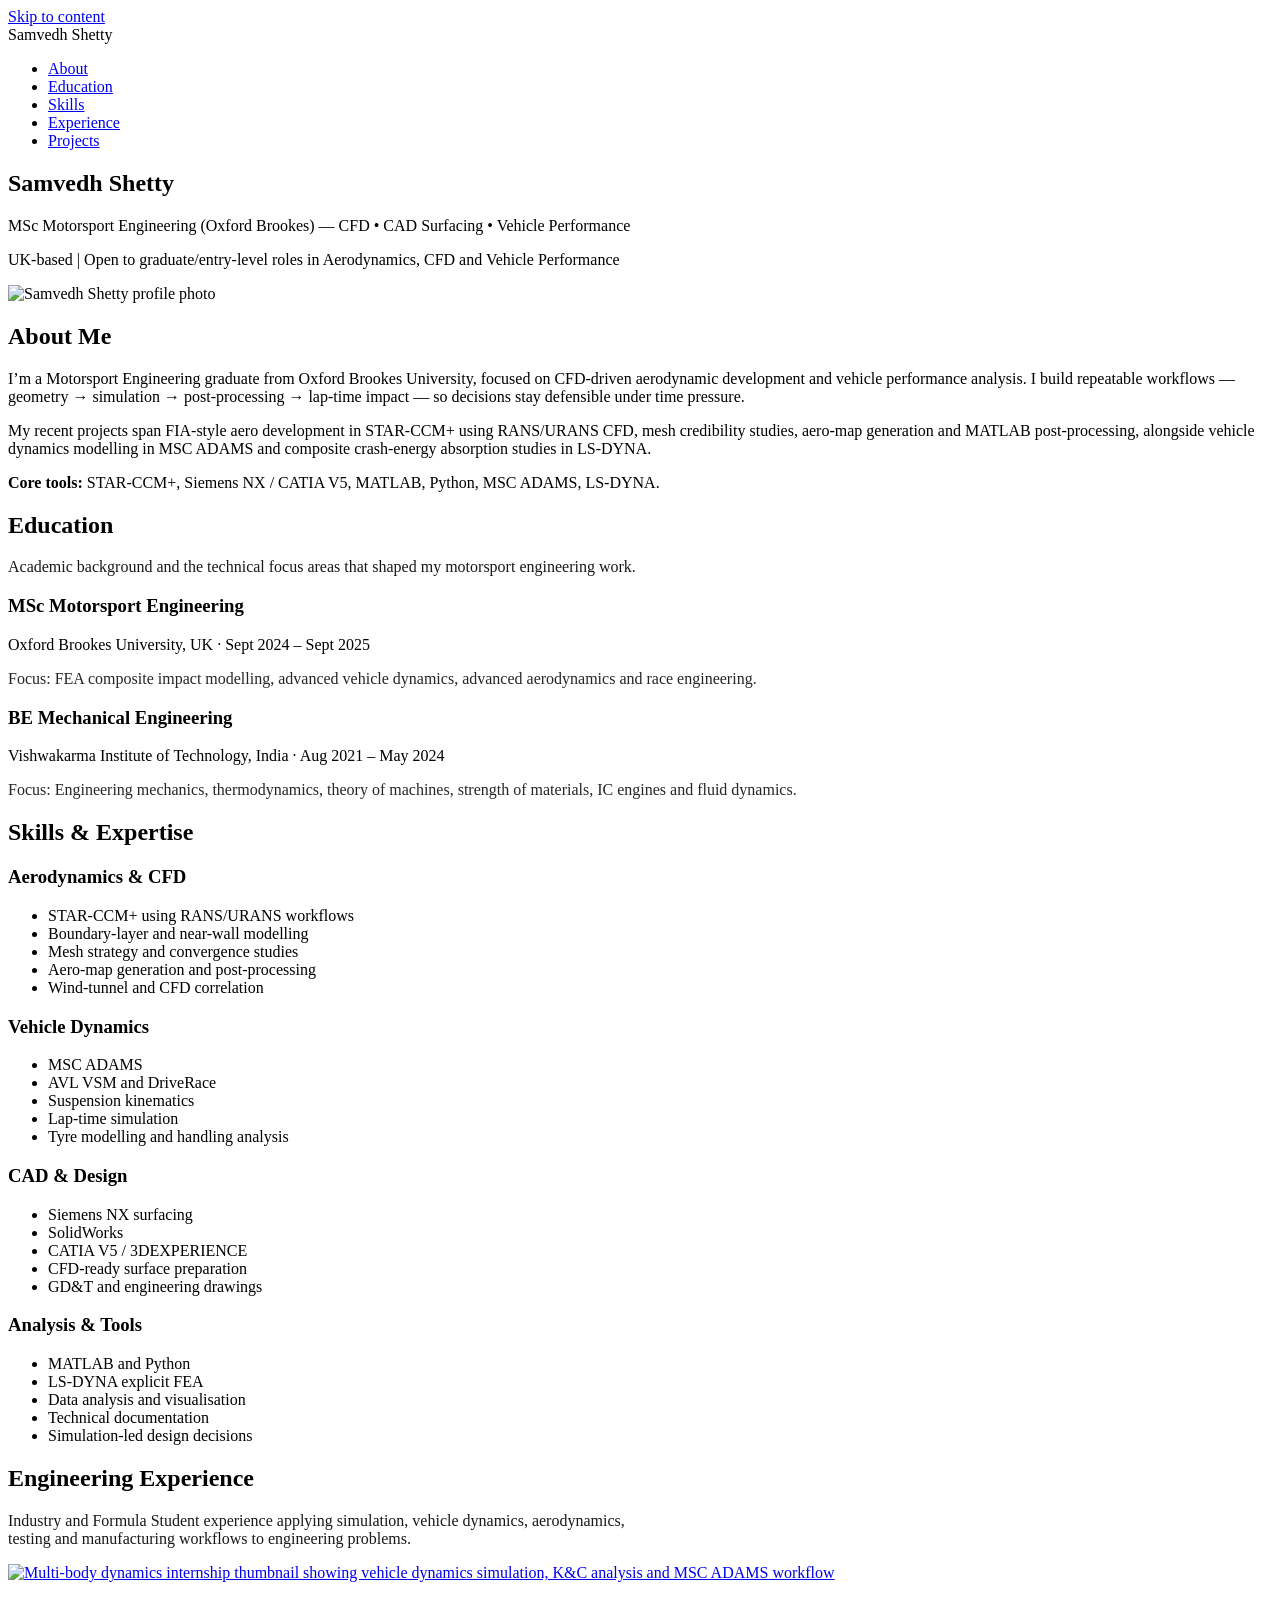
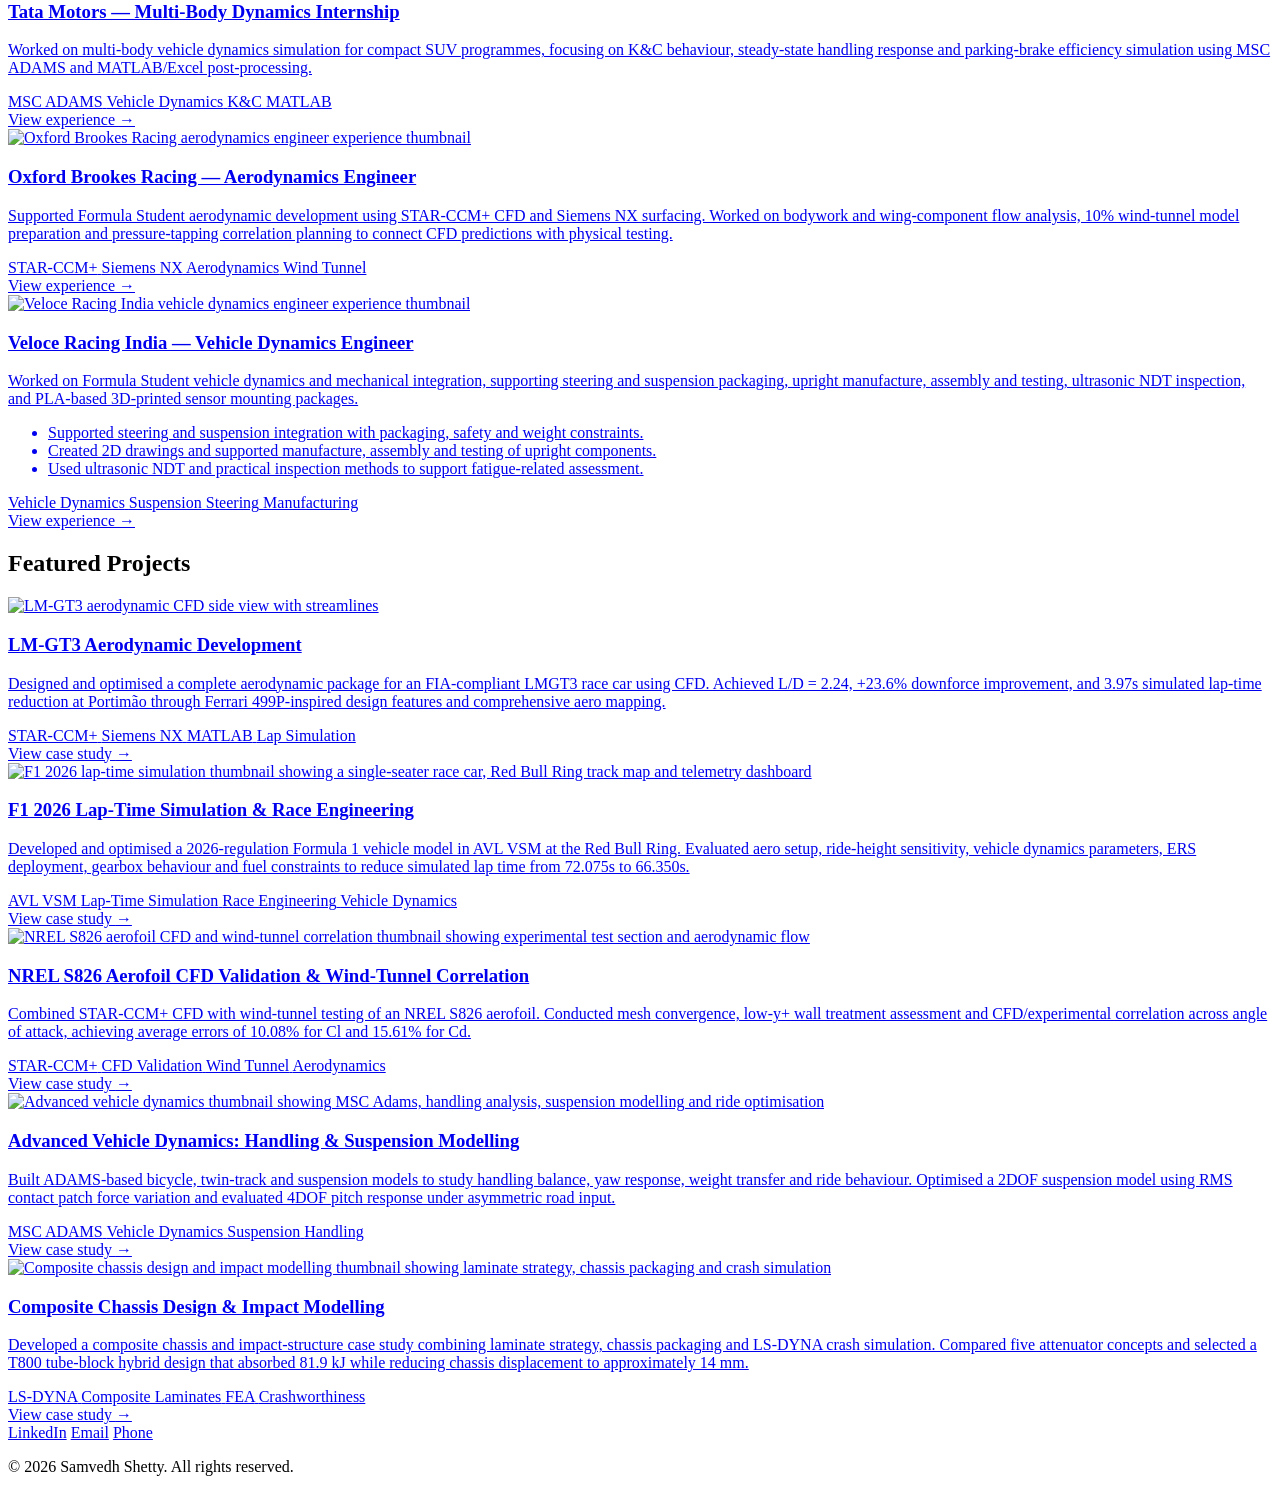
==== index.html @ 80ee523f "Add files via upload Initial portfolio upload" ====
<!DOCTYPE html>
<html lang="en">
<head>
  <meta charset="utf-8"/>
  <meta name="viewport" content="width=device-width, initial-scale=1.0" />
  <meta name="description" content="Samvedh Shetty — MSc Motorsport Engineering graduate. CFD-driven aerodynamics, CAD surfacing, and vehicle performance analysis for motorsport." />
  <title>Samvedh Shetty - Motorsport Engineering Portfolio</title>

  <link rel="preconnect" href="https://fonts.googleapis.com" />
  <link rel="preconnect" href="https://fonts.gstatic.com" crossorigin />
  <link href="https://fonts.googleapis.com/css2?family=Playfair+Display:wght@400;700&family=Source+Sans+3:wght@300;400;600&display=swap" rel="stylesheet"/>
  <link href="assets/styles.css" rel="stylesheet"/>
</head>

<body>
  <a class="skip-link" href="#main">Skip to content</a>

  <nav>
    <div class="container">
      <a aria-label="Home" href="index.html" style="text-decoration:none; color:inherit;">
        <div class="logo">Samvedh Shetty</div>
      </a>

      <ul>
        <li><a href="#about">About</a></li>
        <li><a href="#education">Education</a></li>
        <li><a href="#skills">Skills</a></li>
        <li><a href="#experience">Experience</a></li>
        <li><a href="#projects">Projects</a></li>
      </ul>
    </div>
  </nav>

  <main id="main">

    <section class="hero hero-with-profile">
  <div class="hero-content">
    <div class="hero-text">
      <h1>Samvedh Shetty</h1>

      <p>MSc Motorsport Engineering (Oxford Brookes) — CFD • CAD Surfacing • Vehicle Performance</p>

      

      <p class="hero-sub">
        UK-based | Open to graduate/entry-level roles in Aerodynamics, CFD and Vehicle Performance
      </p>
    </div>

    <div class="hero-profile">
      <img
        src="assets/profile-photo.png"
        alt="Samvedh Shetty profile photo"
      />
    </div>
  </div>
</section>

    <section id="about">
      <h2 class="section-title">About Me</h2>

      <div class="about-content">
        <p>
          I’m a Motorsport Engineering graduate from Oxford Brookes University, focused on CFD-driven aerodynamic development and vehicle performance analysis. I build repeatable workflows — geometry → simulation → post-processing → lap-time impact — so decisions stay defensible under time pressure.
        </p>

        <p>
          My recent projects span FIA-style aero development in STAR-CCM+ using RANS/URANS CFD, mesh credibility studies, aero-map generation and MATLAB post-processing, alongside vehicle dynamics modelling in MSC ADAMS and composite crash-energy absorption studies in LS-DYNA.
        </p>

        <p>
          <strong>Core tools:</strong> STAR-CCM+, Siemens NX / CATIA V5, MATLAB, Python, MSC ADAMS, LS-DYNA.
        </p>
      </div>
    </section>

    <section id="education">
      <h2 class="section-title">Education</h2>

      <p style="max-width: 80ch; opacity: 0.9;">
        Academic background and the technical focus areas that shaped my motorsport engineering work.
      </p>

      <div class="skills-grid">
        <div class="skill">
          <h3>MSc Motorsport Engineering</h3>
          <p>Oxford Brookes University, UK · Sept 2024 – Sept 2025</p>

          <p style="opacity: 0.85; margin-top: 8px;">
            Focus: FEA composite impact modelling, advanced vehicle dynamics, advanced aerodynamics and race engineering.
          </p>
        </div>

        <div class="skill">
          <h3>BE Mechanical Engineering</h3>
          <p>Vishwakarma Institute of Technology, India · Aug 2021 – May 2024</p>

          <p style="opacity: 0.85; margin-top: 8px;">
            Focus: Engineering mechanics, thermodynamics, theory of machines, strength of materials, IC engines and fluid dynamics.
          </p>
        </div>
      </div>
    </section>

    <section id="skills">
      <h2 class="section-title">Skills &amp; Expertise</h2>

      <div class="skills-grid">
        <div class="skill-category">
          <h3>Aerodynamics &amp; CFD</h3>
          <ul>
            <li>STAR-CCM+ using RANS/URANS workflows</li>
            <li>Boundary-layer and near-wall modelling</li>
            <li>Mesh strategy and convergence studies</li>
            <li>Aero-map generation and post-processing</li>
            <li>Wind-tunnel and CFD correlation</li>
          </ul>
        </div>

        <div class="skill-category">
          <h3>Vehicle Dynamics</h3>
          <ul>
            <li>MSC ADAMS</li>
            <li>AVL VSM and DriveRace</li>
            <li>Suspension kinematics</li>
            <li>Lap-time simulation</li>
            <li>Tyre modelling and handling analysis</li>
          </ul>
        </div>

        <div class="skill-category">
          <h3>CAD &amp; Design</h3>
          <ul>
            <li>Siemens NX surfacing</li>
            <li>SolidWorks</li>
            <li>CATIA V5 / 3DEXPERIENCE</li>
            <li>CFD-ready surface preparation</li>
            <li>GD&amp;T and engineering drawings</li>
          </ul>
        </div>

        <div class="skill-category">
          <h3>Analysis &amp; Tools</h3>
          <ul>
            <li>MATLAB and Python</li>
            <li>LS-DYNA explicit FEA</li>
            <li>Data analysis and visualisation</li>
            <li>Technical documentation</li>
            <li>Simulation-led design decisions</li>
          </ul>
        </div>
      </div>
    </section>

    <section id="experience">
      <h2 class="section-title">Engineering Experience</h2>

      <p style="max-width: 80ch; opacity: 0.9;">
        Industry and Formula Student experience applying simulation, vehicle dynamics,
        aerodynamics, testing and manufacturing workflows to engineering problems.
      </p>

      <div class="projects-grid">

        <a class="project" href="projects/tata-motors-mbd-internship.html">
          <div class="project-image">
            <img
            src="projects/Experience/tata-motors-mbd-thumbnail.png"
            alt="Multi-body dynamics internship thumbnail showing vehicle dynamics simulation, K&C analysis and MSC ADAMS workflow"
          />
          </div>

          <div class="project-content">
            <h3>Tata Motors — Multi-Body Dynamics Internship</h3>

            <p>
              Worked on multi-body vehicle dynamics simulation for compact SUV programmes,
              focusing on K&amp;C behaviour, steady-state handling response and parking-brake
              efficiency simulation using MSC ADAMS and MATLAB/Excel post-processing.
            </p>

            <div class="project-tags">
              <span class="tag">MSC ADAMS</span>
              <span class="tag">Vehicle Dynamics</span>
              <span class="tag">K&amp;C</span>
              <span class="tag">MATLAB</span>
            </div>

            <div class="project-cta">View experience <span>→</span></div>
          </div>
        </a>
        <a class="project" href="projects/obr-aerodynamics-engineer.html">
  <div class="project-image">
    <img
      src="projects/Experience/obr-aerodynamics-thumbnail.png"
      alt="Oxford Brookes Racing aerodynamics engineer experience thumbnail"
    />
  </div>

  <div class="project-content">
    <h3>Oxford Brookes Racing — Aerodynamics Engineer</h3>

    <p>
      Supported Formula Student aerodynamic development using STAR-CCM+ CFD and Siemens NX
      surfacing. Worked on bodywork and wing-component flow analysis, 10% wind-tunnel model
      preparation and pressure-tapping correlation planning to connect CFD predictions with
      physical testing.
    </p>

    <div class="project-tags">
      <span class="tag">STAR-CCM+</span>
      <span class="tag">Siemens NX</span>
      <span class="tag">Aerodynamics</span>
      <span class="tag">Wind Tunnel</span>
    </div>

    <div class="project-cta">View experience <span>→</span></div>
  </div>
</a>
    <a class="project" href="projects/veloce-racing-vehicle-dynamics-engineer.html">
  <div class="project-image">
    <img
      src="projects/Experience/veloce-racing-vehicle-dynamics-thumbnail.png"
      alt="Veloce Racing India vehicle dynamics engineer experience thumbnail"
    />
  </div>

  <div class="project-content">
    <h3>Veloce Racing India — Vehicle Dynamics Engineer</h3>

    <p>
      Worked on Formula Student vehicle dynamics and mechanical integration, supporting
      steering and suspension packaging, upright manufacture, assembly and testing,
      ultrasonic NDT inspection, and PLA-based 3D-printed sensor mounting packages.
    </p>

    <ul class="experience-highlights">
      <li>Supported steering and suspension integration with packaging, safety and weight constraints.</li>
      <li>Created 2D drawings and supported manufacture, assembly and testing of upright components.</li>
      <li>Used ultrasonic NDT and practical inspection methods to support fatigue-related assessment.</li>
    </ul>

    <div class="project-tags">
      <span class="tag">Vehicle Dynamics</span>
      <span class="tag">Suspension</span>
      <span class="tag">Steering</span>
      <span class="tag">Manufacturing</span>
    </div>

    <div class="project-cta">View experience <span>→</span></div>
  </div>
</a>
      </div>
    </section>

    <section id="projects">
      <h2 class="section-title">Featured Projects</h2>

      <div class="projects-grid">

        <a class="project" href="projects/lm-gt3-aerodynamic-development.html">
          <div class="project-image">
            <img
              src="projects/LMGT3/lm-gt3-thumbnail.png"
              alt="LM-GT3 aerodynamic CFD side view with streamlines"
            />
          </div>

          <div class="project-content">
            <h3>LM-GT3 Aerodynamic Development</h3>

            <p>
              Designed and optimised a complete aerodynamic package for an FIA-compliant LMGT3 race car using CFD.
              Achieved L/D = 2.24, +23.6% downforce improvement, and 3.97s simulated lap-time reduction at Portimão
              through Ferrari 499P-inspired design features and comprehensive aero mapping.
            </p>

            <div class="project-tags">
              <span class="tag">STAR-CCM+</span>
              <span class="tag">Siemens NX</span>
              <span class="tag">MATLAB</span>
              <span class="tag">Lap Simulation</span>
            </div>

            <div class="project-cta">View case study <span>→</span></div>
          </div>
        </a>

        <a class="project" href="projects/f1-2026-laptime-simulation.html">
          <div class="project-image">
            <img
              src="projects/F1-26/f1-2026-laptime-thumbnail.png"
              alt="F1 2026 lap-time simulation thumbnail showing a single-seater race car, Red Bull Ring track map and telemetry dashboard"
            />
          </div>

          <div class="project-content">
            <h3>F1 2026 Lap-Time Simulation &amp; Race Engineering</h3>

            <p>
              Developed and optimised a 2026-regulation Formula 1 vehicle model in AVL VSM at the
              Red Bull Ring. Evaluated aero setup, ride-height sensitivity, vehicle dynamics parameters,
              ERS deployment, gearbox behaviour and fuel constraints to reduce simulated lap time from
              72.075s to 66.350s.
            </p>

            <div class="project-tags">
              <span class="tag">AVL VSM</span>
              <span class="tag">Lap-Time Simulation</span>
              <span class="tag">Race Engineering</span>
              <span class="tag">Vehicle Dynamics</span>
            </div>

            <div class="project-cta">View case study <span>→</span></div>
          </div>
        </a>

        <a class="project" href="projects/aerofoil-cfd-wind-tunnel-correlation.html">
          <div class="project-image">
            <img
              src="projects/Aerofoil-CFD/aerofoil-cfd-thumbnail.png"
              alt="NREL S826 aerofoil CFD and wind-tunnel correlation thumbnail showing experimental test section and aerodynamic flow"
            />
          </div>

          <div class="project-content">
            <h3>NREL S826 Aerofoil CFD Validation &amp; Wind-Tunnel Correlation</h3>

            <p>
              Combined STAR-CCM+ CFD with wind-tunnel testing of an NREL S826 aerofoil.
              Conducted mesh convergence, low-y+ wall treatment assessment and CFD/experimental
              correlation across angle of attack, achieving average errors of 10.08% for Cl
              and 15.61% for Cd.
            </p>

            <div class="project-tags">
              <span class="tag">STAR-CCM+</span>
              <span class="tag">CFD Validation</span>
              <span class="tag">Wind Tunnel</span>
              <span class="tag">Aerodynamics</span>
            </div>

            <div class="project-cta">View case study <span>→</span></div>
          </div>
        </a>

        <a class="project" href="projects/advanced-vehicle-dynamics-modelling.html">
          <div class="project-image">
            <img
              src="projects/Vehicle Dynamics/advanced-vehicle-dynamics-thumbnail.png"
              alt="Advanced vehicle dynamics thumbnail showing MSC Adams, handling analysis, suspension modelling and ride optimisation"
            />
          </div>

          <div class="project-content">
            <h3>Advanced Vehicle Dynamics: Handling &amp; Suspension Modelling</h3>

            <p>
              Built ADAMS-based bicycle, twin-track and suspension models to study handling balance,
              yaw response, weight transfer and ride behaviour. Optimised a 2DOF suspension model
              using RMS contact patch force variation and evaluated 4DOF pitch response under
              asymmetric road input.
            </p>

            <div class="project-tags">
              <span class="tag">MSC ADAMS</span>
              <span class="tag">Vehicle Dynamics</span>
              <span class="tag">Suspension</span>
              <span class="tag">Handling</span>
            </div>

            <div class="project-cta">View case study <span>→</span></div>
          </div>
        </a>

        <a class="project" href="projects/composite-impact-attenuator-design.html">
          <div class="project-image">
            <img
              src="projects/Composite/composite-thumbnail.png"
              alt="Composite chassis design and impact modelling thumbnail showing laminate strategy, chassis packaging and crash simulation"
            />
          </div>

          <div class="project-content">
            <h3>Composite Chassis Design &amp; Impact Modelling</h3>

            <p>
              Developed a composite chassis and impact-structure case study combining laminate strategy,
              chassis packaging and LS-DYNA crash simulation. Compared five attenuator concepts and selected
              a T800 tube-block hybrid design that absorbed 81.9 kJ while reducing chassis displacement to
              approximately 14 mm.
            </p>

            <div class="project-tags">
              <span class="tag">LS-DYNA</span>
              <span class="tag">Composite Laminates</span>
              <span class="tag">FEA</span>
              <span class="tag">Crashworthiness</span>
            </div>

            <div class="project-cta">View case study <span>→</span></div>
          </div>
        </a>

      </div>
    </section>


  <footer>
  <div class="social-links">
    <a href="https://linkedin.com/in/samvedh-shetty" rel="noopener" target="_blank">LinkedIn</a>
    <a href="mailto:samvedhshetty4502@gmail.com">Email</a>
    <a href="tel:+447818963987">Phone</a>
  </div>

  <p>© 2026 Samvedh Shetty. All rights reserved.</p>
</footer>

  </main>

  <script>
    document.querySelectorAll('a[href^="#"]').forEach(anchor => {
      anchor.addEventListener('click', function (e) {
        e.preventDefault();

        const target = document.querySelector(this.getAttribute('href'));

        if (target) {
          target.scrollIntoView({
            behavior: 'smooth',
            block: 'start'
          });
        }
      });
    });

    const form = document.querySelector('.contact-form');

    if (form) {
      form.addEventListener('submit', function(e) {
        e.preventDefault();
        alert('Thank you for your message! This is a demo form. Please contact me directly at samvedhshetty4502@gmail.com');
        this.reset();
      });
    }
  </script>
</body>
</html>
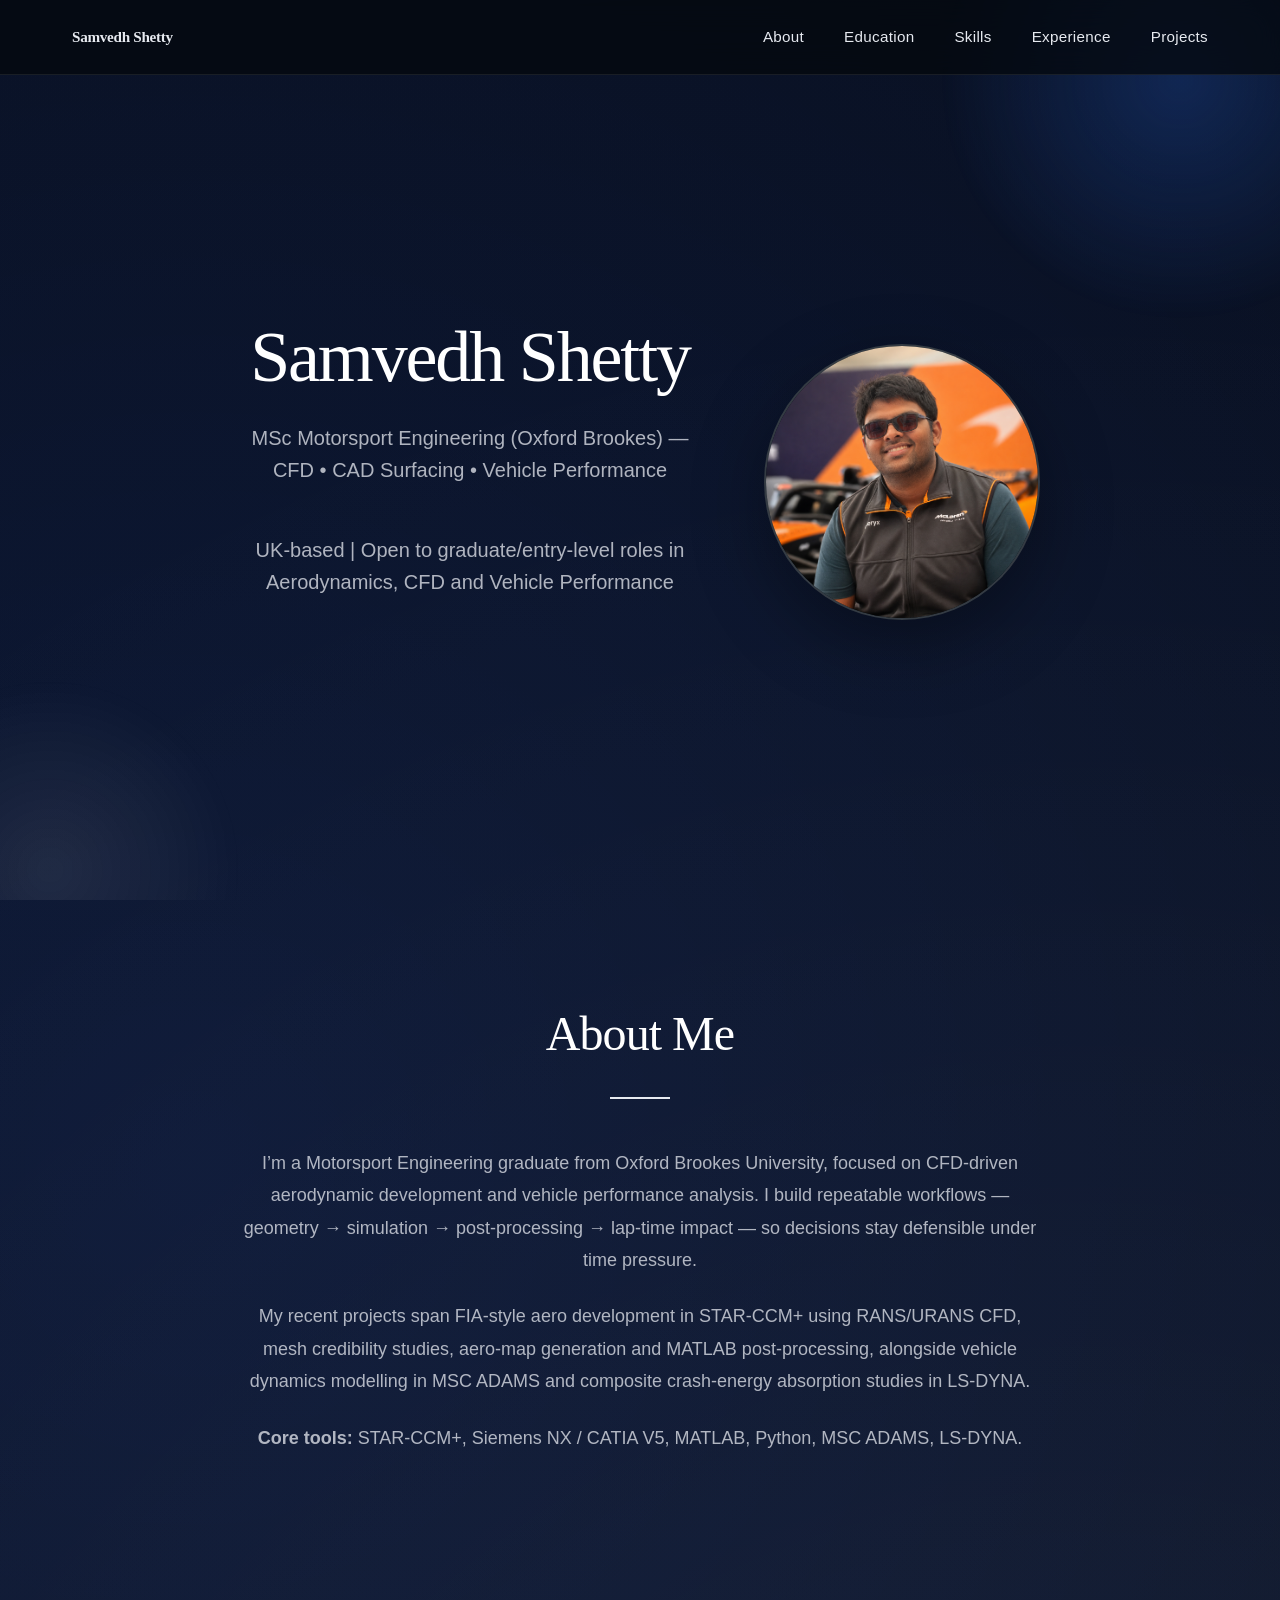
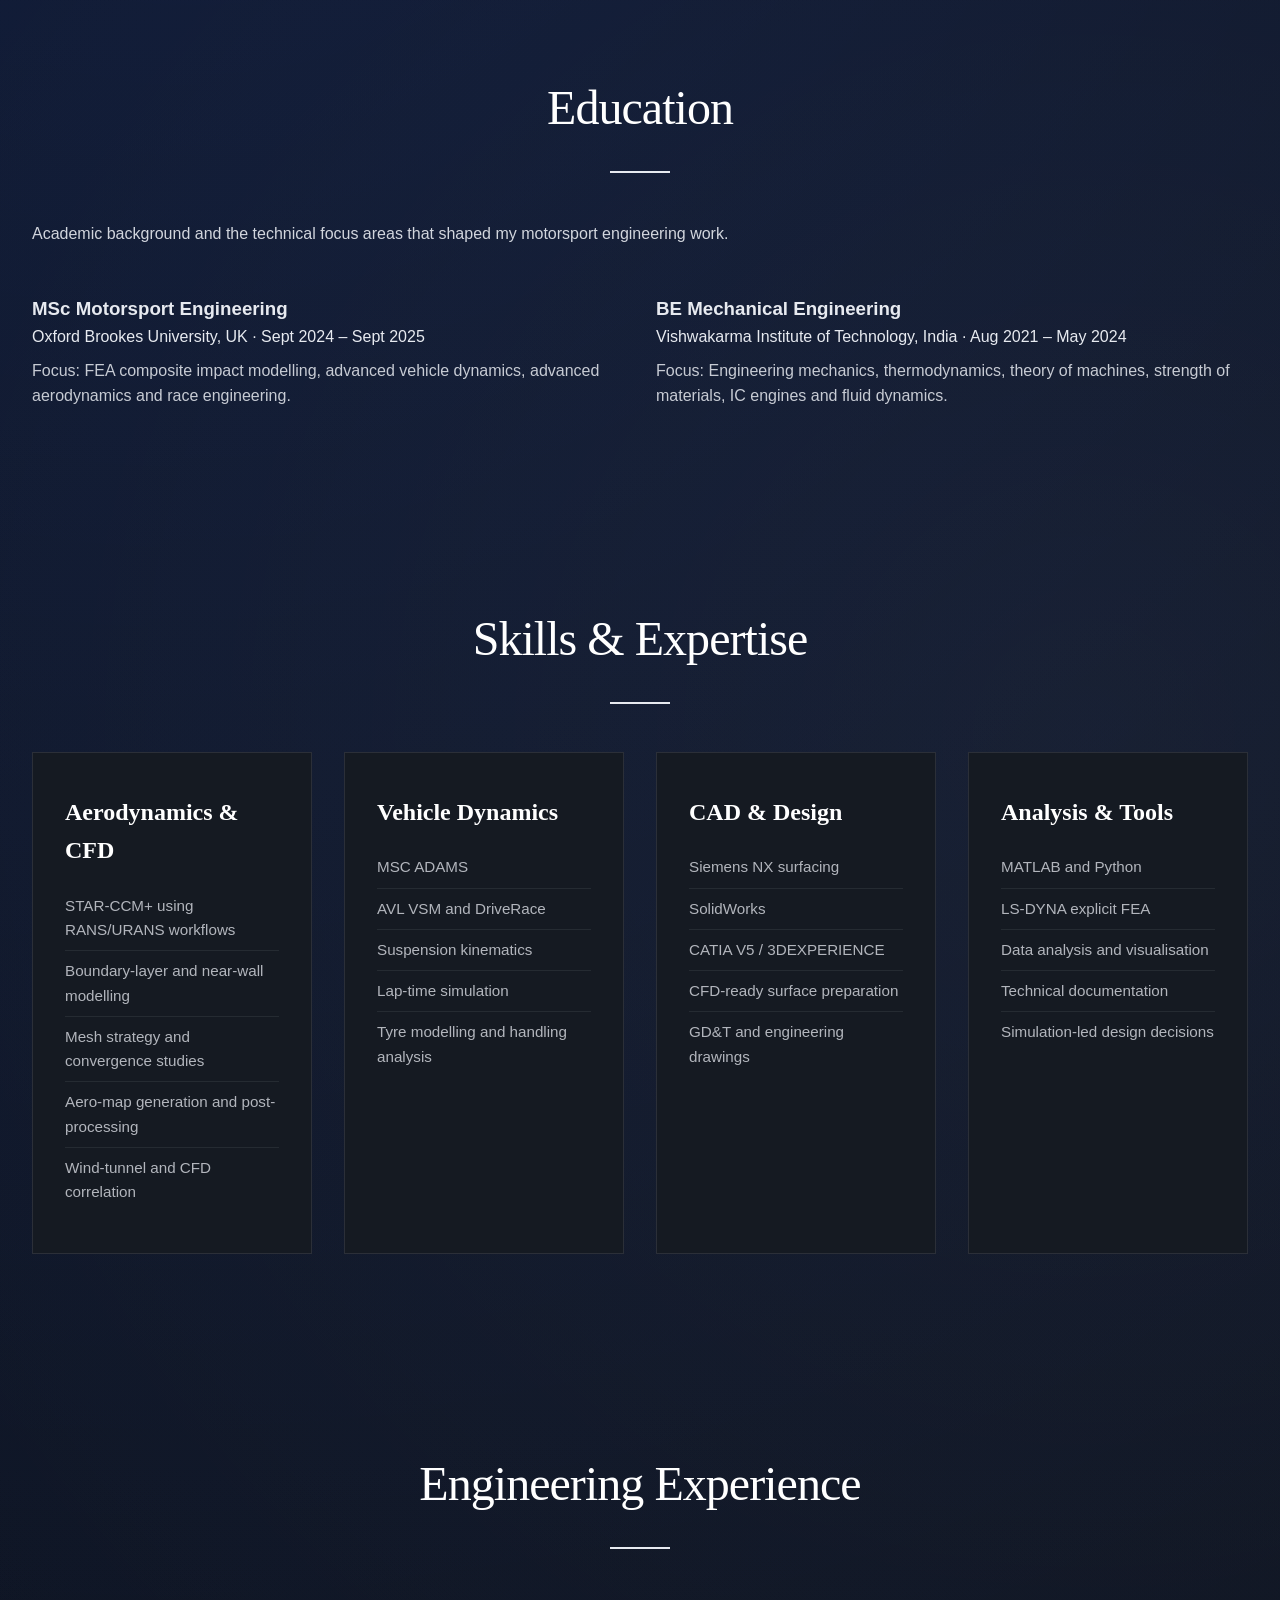
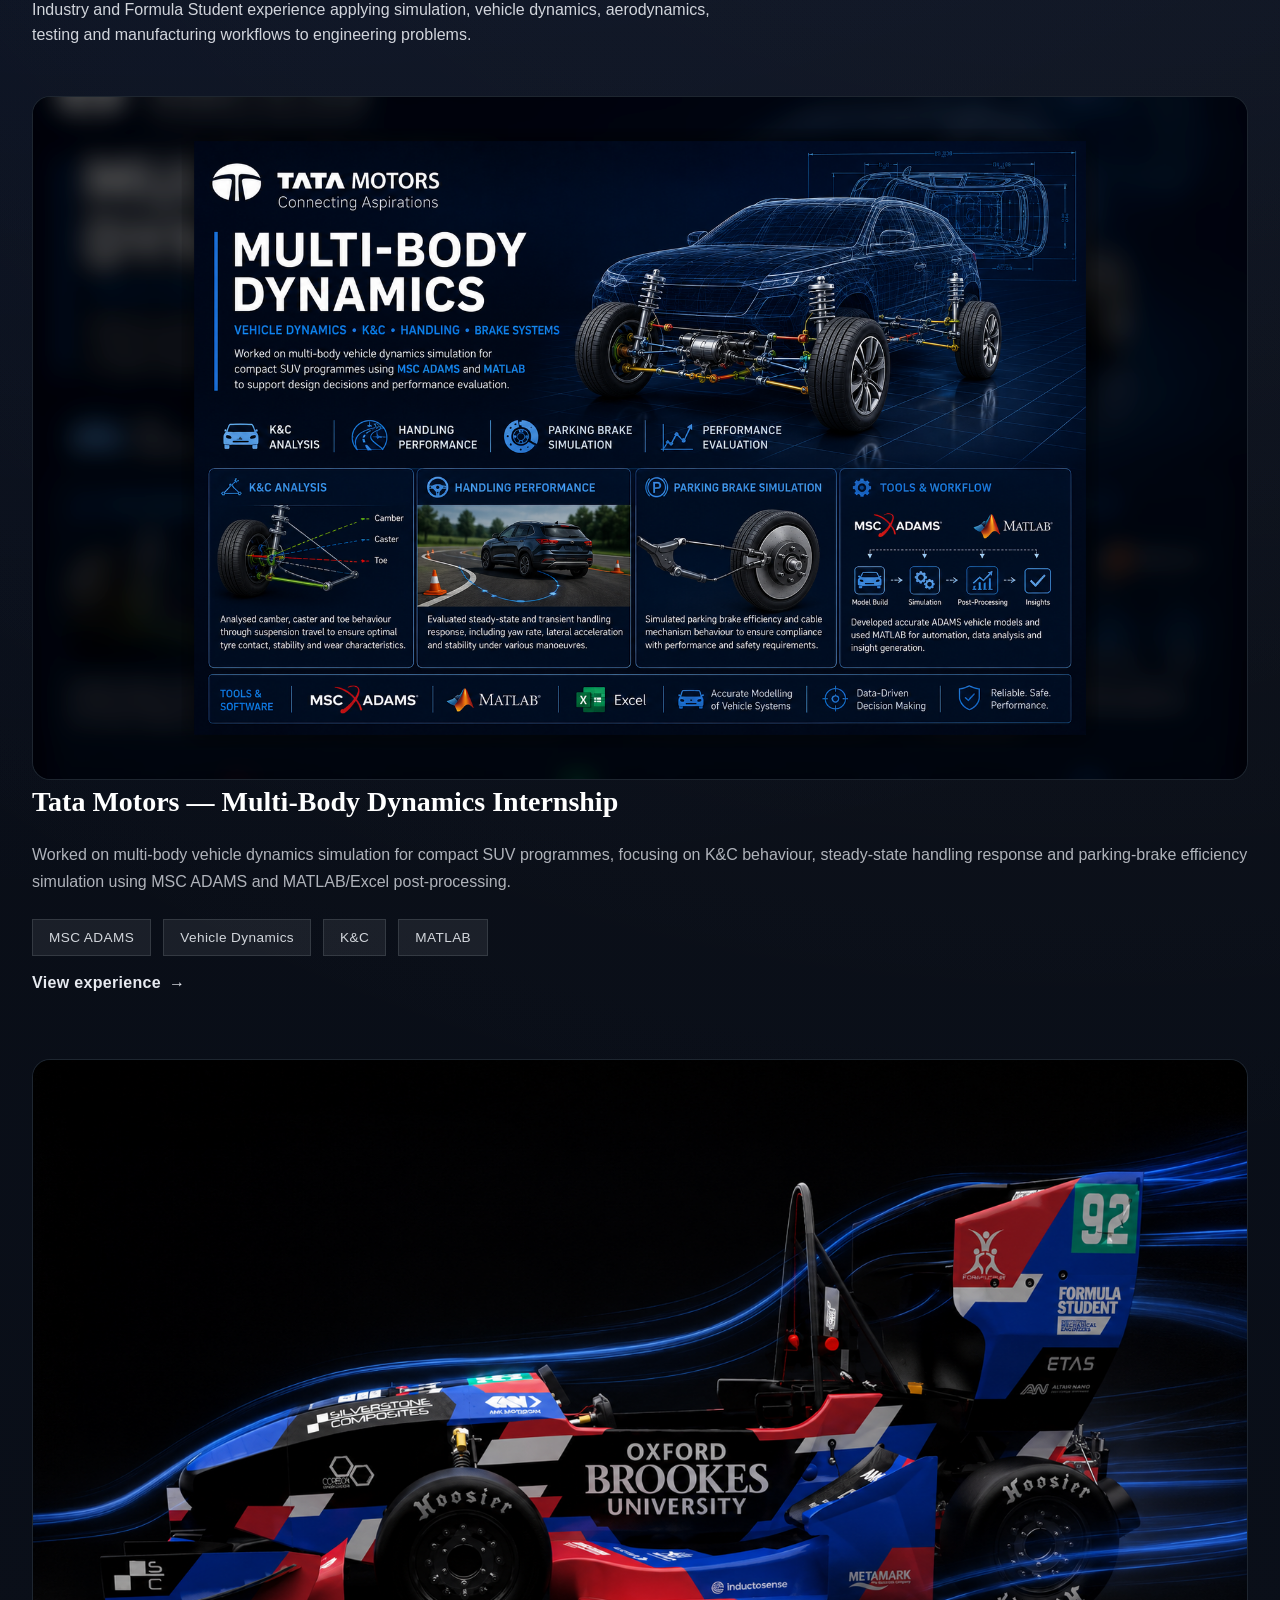
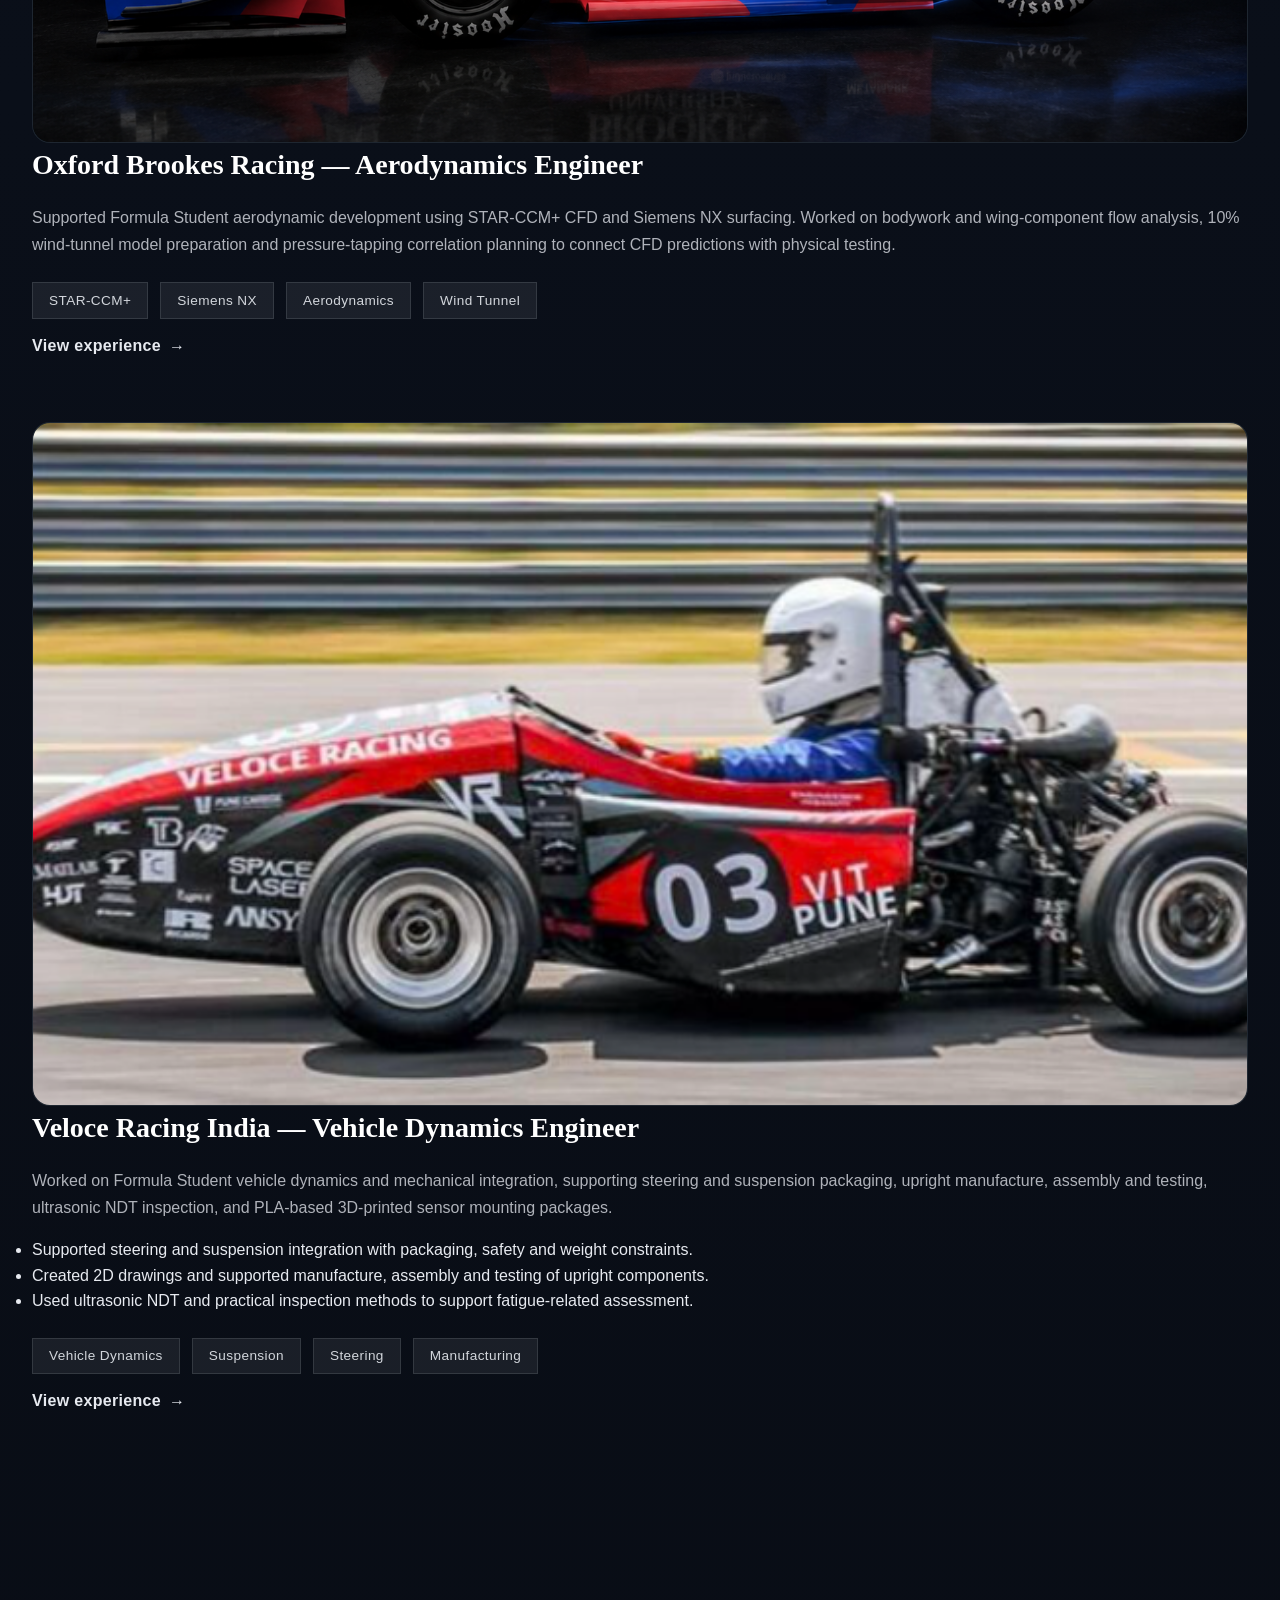
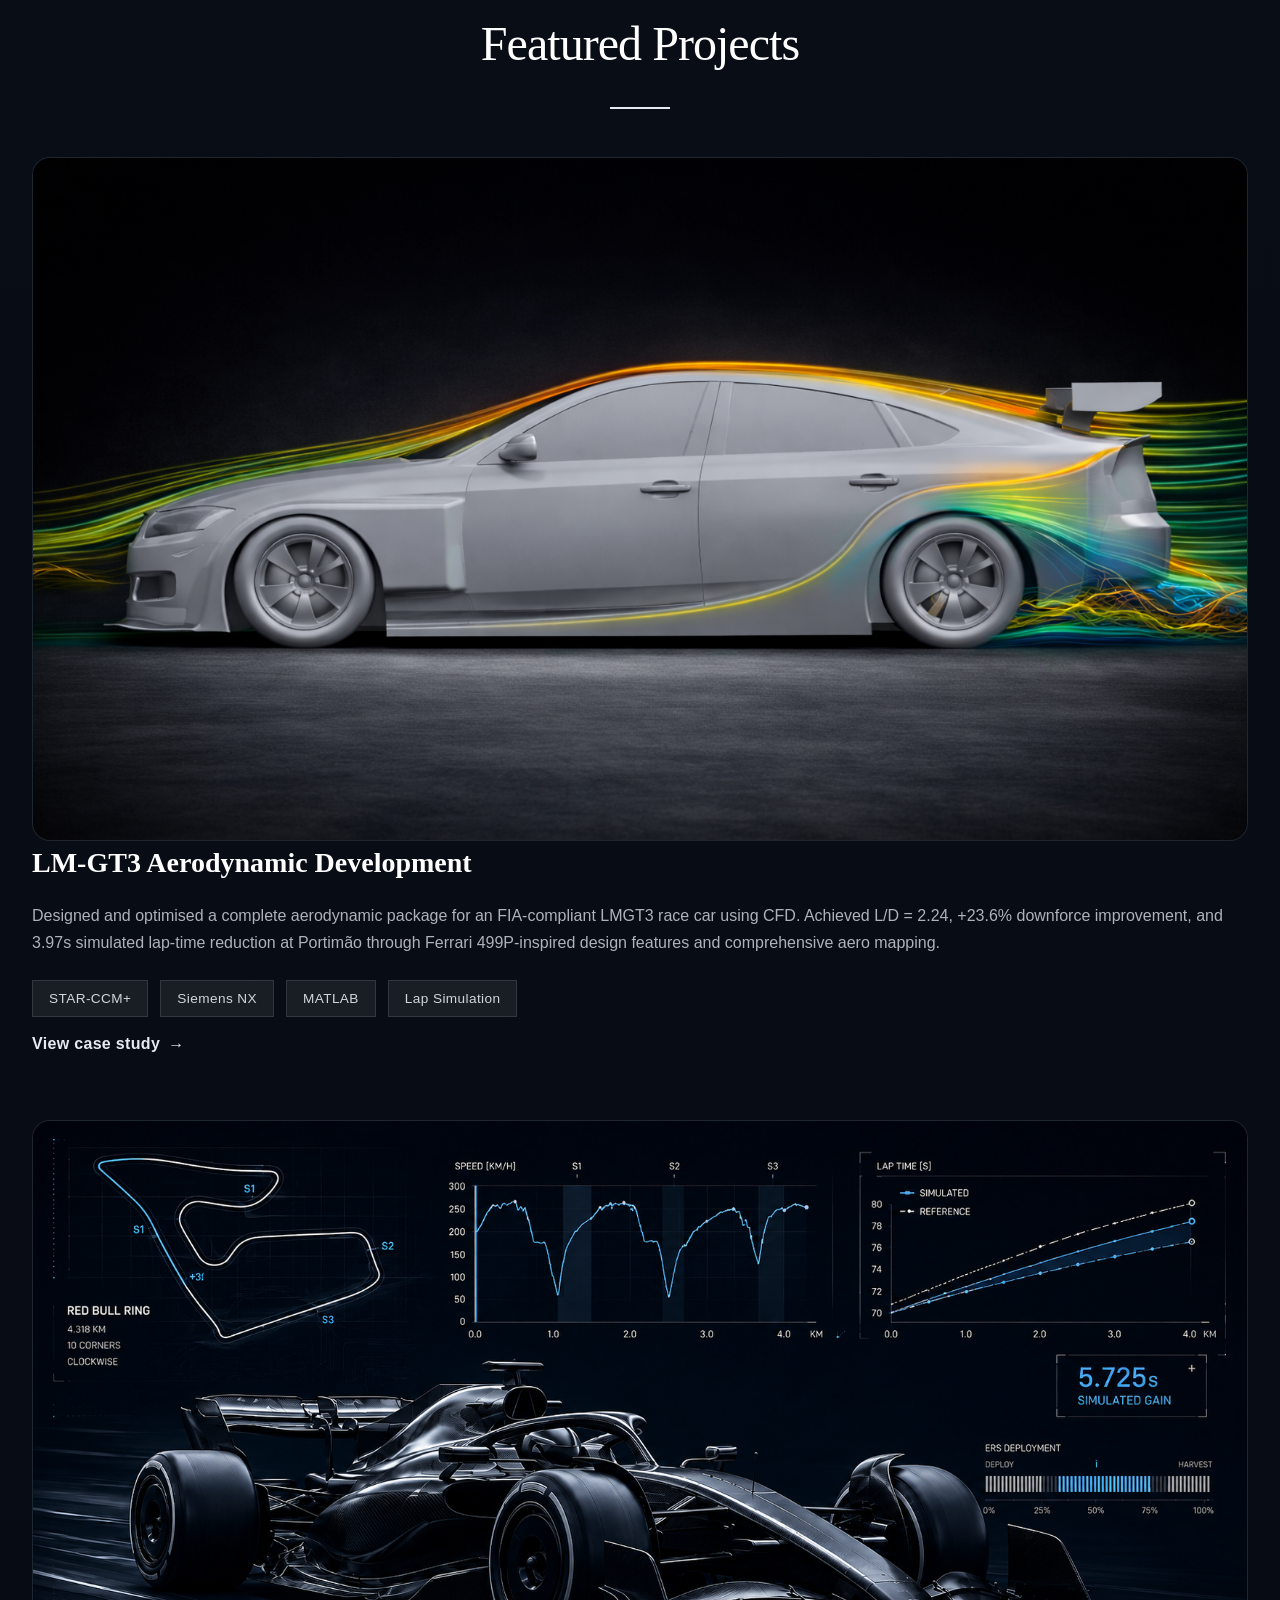
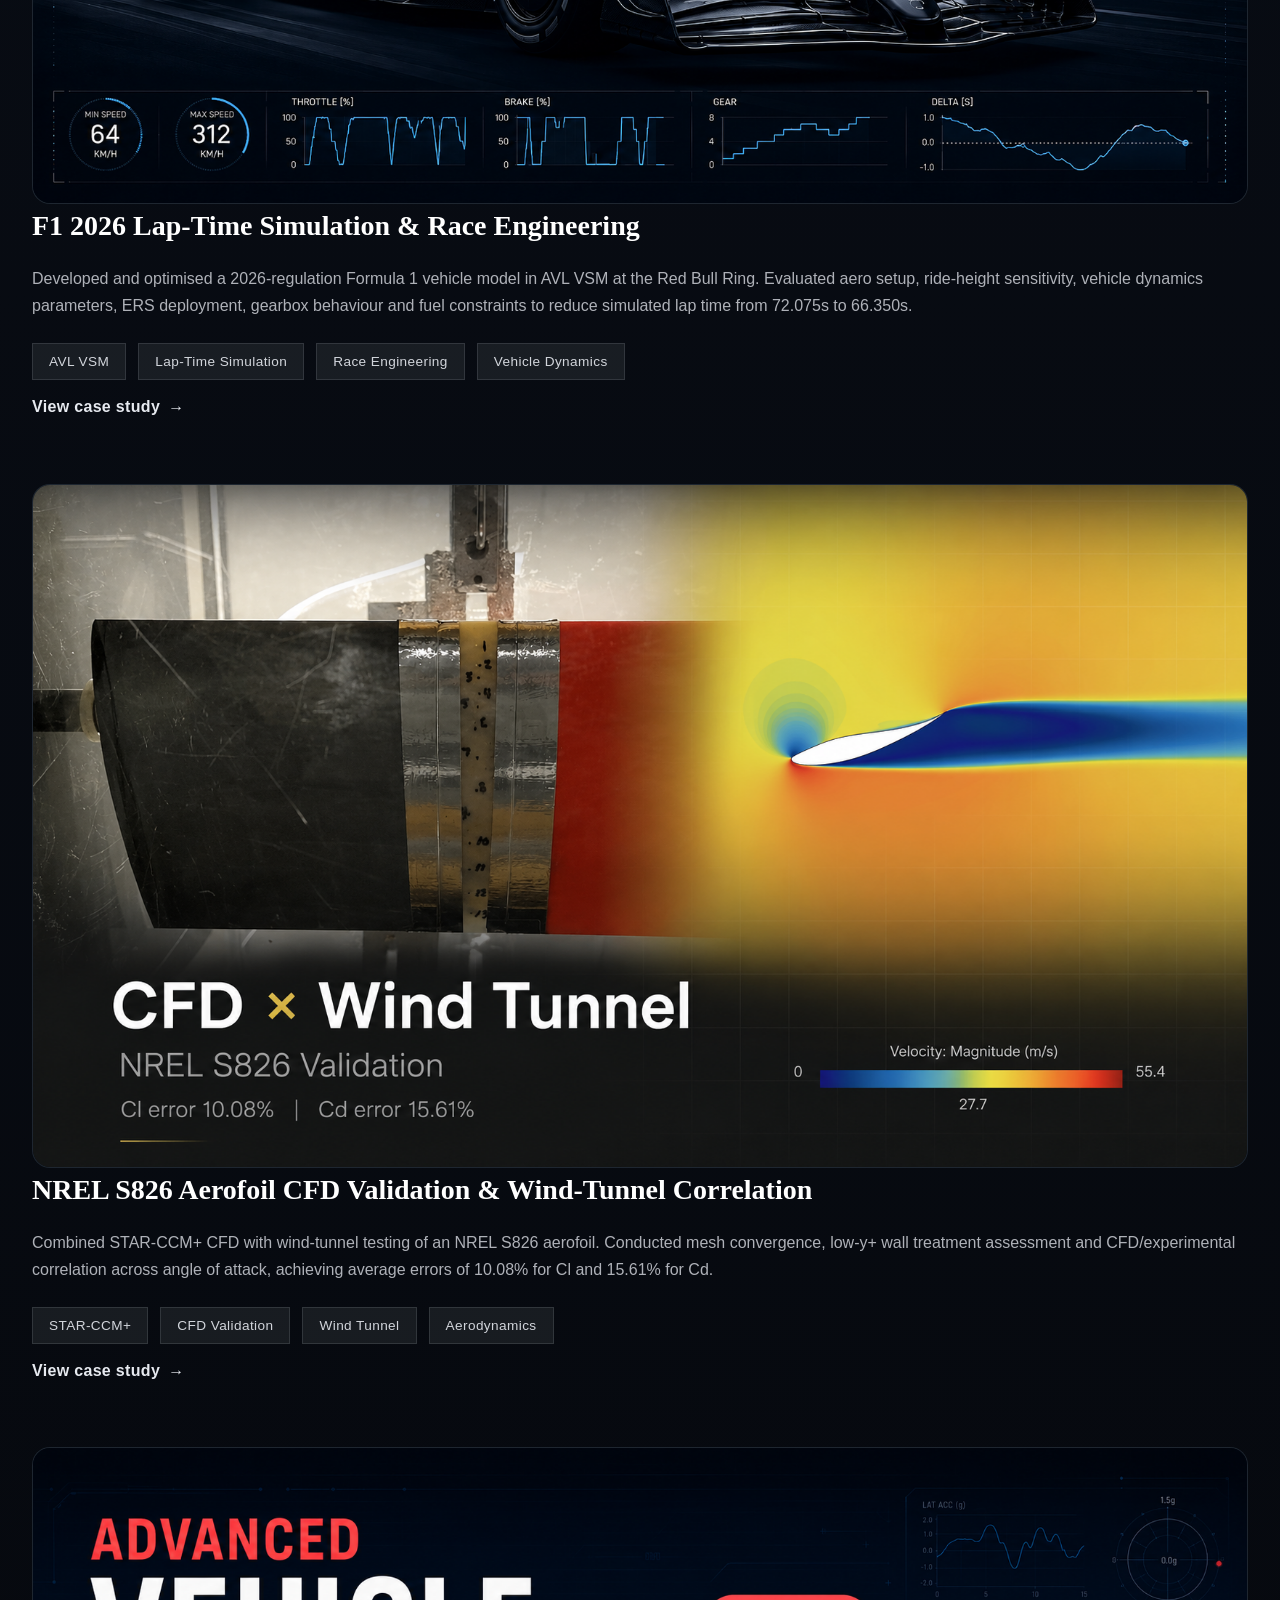
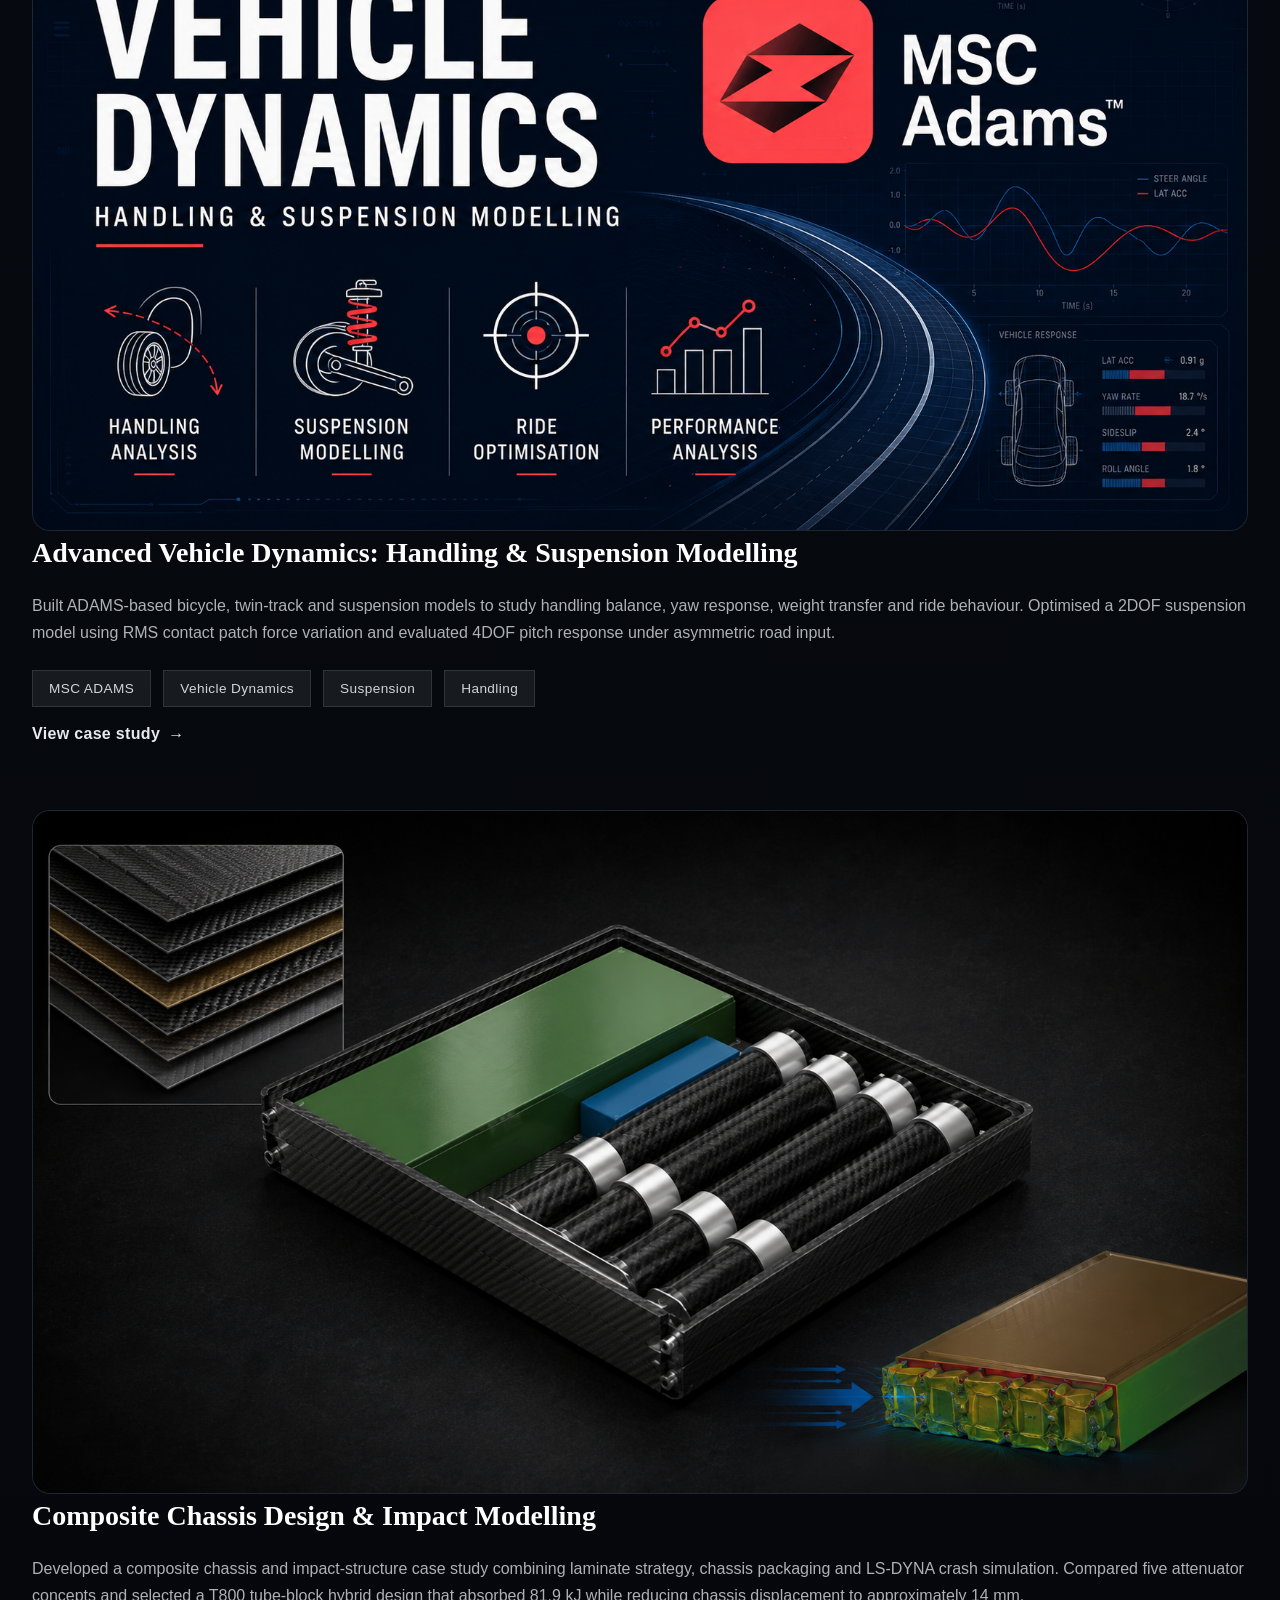
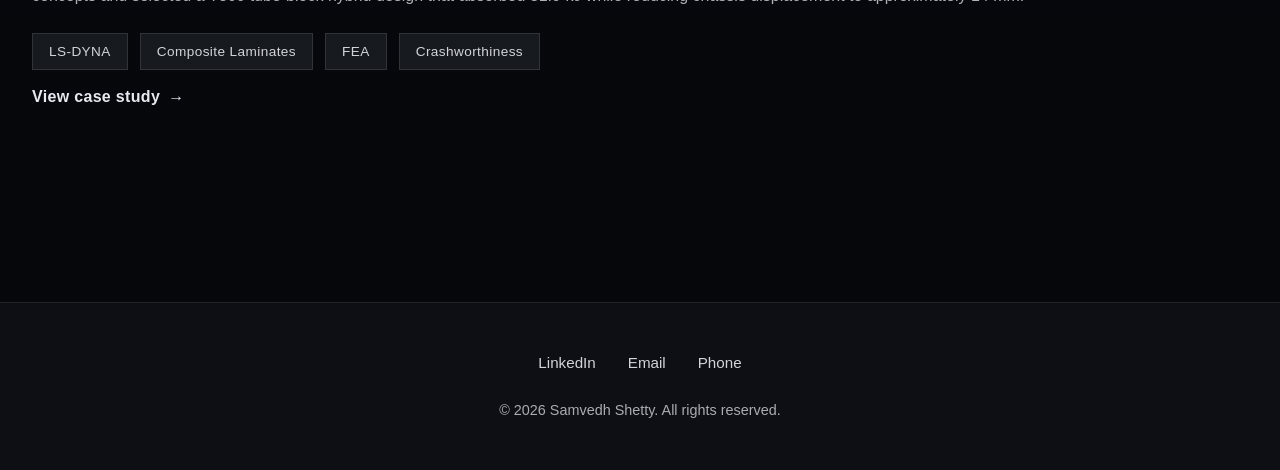
==== commit 3a0cca76: "Implement section reveal on scroll using Intersection Observer Add Intersection Observer for reveali" ====
--- a/index.html
+++ b/index.html
@@ -12,6 +12,30 @@
   <link href="assets/styles.css" rel="stylesheet"/>
 </head>
 
+  <script>
+  document.querySelectorAll("section").forEach((section) => {
+    section.classList.add("reveal");
+  });
+
+  const revealObserver = new IntersectionObserver(
+    (entries) => {
+      entries.forEach((entry) => {
+        if (entry.isIntersecting) {
+          entry.target.classList.add("visible");
+          revealObserver.unobserve(entry.target);
+        }
+      });
+    },
+    {
+      threshold: 0.12
+    }
+  );
+
+  document.querySelectorAll(".reveal").forEach((section) => {
+    revealObserver.observe(section);
+  });
+</script>
+  
 <body>
   <a class="skip-link" href="#main">Skip to content</a>
 
@@ -445,4 +469,4 @@
     }
   </script>
 </body>
-</html>+</html>
--- a/assets/styles.css
+++ b/assets/styles.css
@@ -0,0 +1,1479 @@
+:root {
+  /* Dark theme */
+  --bg-primary: #0f1116;
+  --bg-secondary: #151a22;
+  --text-primary: #e7eaf0;
+  --text-secondary: rgba(231, 234, 240, 0.75);
+  --accent: #e7eaf0;
+  --accent-light: rgba(231, 234, 240, 0.65);
+  --border: rgba(231, 234, 240, 0.10);
+}
+
+* {
+  margin: 0;
+  padding: 0;
+  box-sizing: border-box;
+}
+
+body {
+  font-family: 'Source Sans 3', sans-serif;
+  background-color: var(--bg-primary);
+  color: var(--text-primary);
+  line-height: 1.6;
+  overflow-x: hidden;
+}
+
+/* NAV */
+nav {
+  position: fixed;
+  top: 0;
+  width: 100%;
+  background: rgba(15, 17, 22, 0.85);
+  backdrop-filter: blur(10px);
+  -webkit-backdrop-filter: blur(10px);
+  border-bottom: 1px solid var(--border);
+  z-index: 1000;
+  padding: 1.5rem 0;
+  animation: slideDown 0.6s ease-out;
+  color: var(--text-primary);
+}
+
+@keyframes slideDown {
+  from {
+    transform: translateY(-100%);
+    opacity: 0;
+  }
+  to {
+    transform: translateY(0);
+    opacity: 1;
+  }
+}
+
+
+nav .container {
+  max-width: 1200px;
+  margin: 0 auto;
+  padding: 0 2rem;
+  display: flex;
+  justify-content: space-between;
+  align-items: center;
+}
+
+.logo {
+  font-family: 'Playfair Display', serif;
+  font-size: 3;
+  font-weight: 700;
+  letter-spacing: -0.02em;
+  color: var(--text-primary);
+}
+
+nav ul {
+  list-style: none;
+  display: flex;
+  gap: 2.5rem;
+}
+
+nav a {
+  color: var(--text-primary);
+  text-decoration: none;
+  font-weight: 400;
+  font-size: 0.95rem;
+  letter-spacing: 0.02em;
+  transition: color 0.3s ease;
+  position: relative;
+}
+
+nav a::after {
+  content: '';
+  position: absolute;
+  bottom: -4px;
+  left: 0;
+  width: 0;
+  height: 1px;
+  background: var(--accent);
+  transition: width 0.3s ease;
+}
+
+nav a:hover::after {
+  width: 100%;
+}
+
+/* HERO */
+.hero {
+  min-height: 100vh;
+  display: flex;
+  align-items: center;
+  justify-content: center;
+  padding: 8rem 2rem 4rem;
+  position: relative;
+}
+
+.hero-content {
+  max-width: 800px;
+  text-align: center;
+  animation: fadeInUp 0.8s ease-out 0.2s both;
+}
+
+@keyframes fadeInUp {
+  from {
+    opacity: 0;
+    transform: translateY(30px);
+  }
+  to {
+    opacity: 1;
+    transform: translateY(0);
+  }
+}
+
+.hero h1 {
+  font-family: 'Playfair Display', serif;
+  font-size: clamp(2.5rem, 6vw, 4.5rem);
+  font-weight: 400;
+  line-height: 1.1;
+  margin-bottom: 1.5rem;
+  letter-spacing: -0.03em;
+  color: #ffffff;
+}
+
+.hero p {
+  font-size: 1.25rem;
+  color: var(--text-secondary);
+  font-weight: 300;
+  margin-bottom: 3rem;
+  max-width: 600px;
+  margin-left: auto;
+  margin-right: auto;
+}
+
+.hero-sub {
+  font-size: 1rem;
+  margin-top: 2rem;
+  margin-bottom: 0;
+  max-width: 720px;
+  color: var(--text-secondary);
+  font-weight: 300;
+}
+
+/* CTA BUTTONS (inverted for dark theme) */
+.cta-button {
+  display: inline-block;
+  padding: 1rem 2.5rem;
+  background: #ffffff;
+  color: #0f1116;
+  text-decoration: none;
+  font-weight: 600;
+  letter-spacing: 0.05em;
+  text-transform: uppercase;
+  font-size: 0.875rem;
+  transition: all 0.3s ease;
+  border: 2px solid #ffffff;
+}
+
+.cta-button:hover {
+  background: transparent;
+  color: #ffffff;
+}
+
+.cta-button.secondary {
+  background: transparent;
+  color: #ffffff;
+  border: 2px solid rgba(255, 255, 255, 0.35);
+}
+
+.cta-button.secondary:hover {
+  background: #ffffff;
+  color: #0f1116;
+  border-color: #ffffff;
+}
+
+/* Keep spacing but DON'T force width/centering globally */
+section {
+  padding: 6rem 2rem;
+}
+
+/* Homepage sections can be centered using .container */
+.container {
+  max-width: 1200px;
+  margin: 0 auto;
+  padding: 0 2rem;
+}
+
+
+.section-title {
+  font-family: 'Playfair Display', serif;
+  font-size: clamp(2rem, 4vw, 3rem);
+  font-weight: 400;
+  margin-bottom: 3rem;
+  text-align: center;
+  letter-spacing: -0.02em;
+  position: relative;
+  opacity: 0;
+  animation: fadeInUp 0.6s ease-out forwards;
+  color: #ffffff;
+}
+
+.section-title::after {
+  content: '';
+  display: block;
+  width: 60px;
+  height: 2px;
+  background: var(--accent);
+  margin: 1.5rem auto 0;
+}
+
+.about-content {
+  max-width: 800px;
+  margin: 0 auto;
+  text-align: center;
+  animation: fadeInUp 0.6s ease-out 0.2s both;
+}
+
+.about-content p {
+  font-size: 1.125rem;
+  line-height: 1.8;
+  color: var(--text-secondary);
+  margin-bottom: 1.5rem;
+}
+
+.skills-grid {
+  display: grid;
+  grid-template-columns: repeat(auto-fit, minmax(280px, 1fr));
+  gap: 2rem;
+  margin-top: 3rem;
+}
+
+.skill-category {
+  padding: 2.5rem 2rem;
+  background: var(--bg-secondary);
+  border: 1px solid var(--border);
+  transition: all 0.3s ease;
+  opacity: 0;
+  animation: fadeInUp 0.6s ease-out forwards;
+}
+
+.skill-category:nth-child(1) { animation-delay: 0.1s; }
+.skill-category:nth-child(2) { animation-delay: 0.2s; }
+.skill-category:nth-child(3) { animation-delay: 0.3s; }
+.skill-category:nth-child(4) { animation-delay: 0.4s; }
+
+.skill-category:hover {
+  transform: translateY(-5px);
+  box-shadow: 0 10px 30px rgba(0,0,0,0.55);
+}
+
+.skill-category h3 {
+  font-family: 'Playfair Display', serif;
+  font-size: 1.5rem;
+  margin-bottom: 1rem;
+  font-weight: 600;
+  color: #ffffff;
+}
+
+.skill-category ul {
+  list-style: none;
+}
+
+.skill-category li {
+  padding: 0.5rem 0;
+  color: var(--text-secondary);
+  font-size: 0.95rem;
+  border-bottom: 1px solid rgba(231, 234, 240, 0.08);
+}
+
+.skill-category li:last-child {
+  border-bottom: none;
+}
+
+.projects-grid {
+  display: grid;
+  gap: 4rem;
+  margin-top: 3rem;
+}
+
+.project {
+  display: grid;
+  grid-template-columns: 1fr 1fr;
+  gap: 3rem;
+  align-items: center;
+  opacity: 0;
+  animation: fadeInUp 0.6s ease-out forwards;
+}
+
+.project:nth-child(1) { animation-delay: 0.1s; }
+.project:nth-child(2) { animation-delay: 0.2s; }
+.project:nth-child(3) { animation-delay: 0.3s; }
+.project:nth-child(4) { animation-delay: 0.4s; }
+.project:nth-child(5) { animation-delay: 0.5s; }
+
+.project:nth-child(even) .project-image {
+  order: 2;
+}
+
+.project-image {
+  background: rgba(13, 15, 20, 0.75);
+  aspect-ratio: 16/10;
+  display: flex;
+  align-items: center;
+  justify-content: center;
+  border: 1px solid var(--border);
+  transition: transform 0.3s ease;
+  overflow: hidden;
+}
+
+.project:hover .project-image {
+  transform: scale(1.02);
+}
+
+.project-image img {
+  width: 100%;
+  height: 100%;
+  object-fit: cover;
+}
+
+.project-image span {
+  font-size: 3rem;
+  opacity: 0.35;
+}
+
+.project-content h3 {
+  font-family: 'Playfair Display', serif;
+  font-size: 1.75rem;
+  margin-bottom: 1rem;
+  font-weight: 600;
+  color: #ffffff;
+}
+
+.project-content p {
+  color: var(--text-secondary);
+  line-height: 1.7;
+  margin-bottom: 1rem;
+}
+
+.project-tags {
+  display: flex;
+  flex-wrap: wrap;
+  gap: 0.75rem;
+  margin-top: 1.5rem;
+}
+
+.tag {
+  padding: 0.4rem 1rem;
+  background: rgba(231, 234, 240, 0.08);
+  font-size: 0.85rem;
+  letter-spacing: 0.03em;
+  border: 1px solid rgba(231, 234, 240, 0.12);
+  color: rgba(231, 234, 240, 0.90);
+}
+
+.contact-content {
+  max-width: 600px;
+  margin: 0 auto;
+  animation: fadeInUp 0.6s ease-out 0.2s both;
+}
+
+.contact-form {
+  display: flex;
+  flex-direction: column;
+  gap: 1.5rem;
+}
+
+.form-group {
+  display: flex;
+  flex-direction: column;
+}
+
+label {
+  margin-bottom: 0.5rem;
+  font-weight: 600;
+  font-size: 0.9rem;
+  letter-spacing: 0.05em;
+  text-transform: uppercase;
+  color: rgba(231, 234, 240, 0.85);
+}
+
+input, textarea {
+  padding: 1rem;
+  border: 1px solid var(--border);
+  background: #0d0f14;
+  color: var(--text-primary);
+  font-family: 'Source Sans 3', sans-serif;
+  font-size: 1rem;
+  transition: border-color 0.3s ease;
+}
+
+input:focus, textarea:focus {
+  outline: none;
+  border-color: rgba(255,255,255,0.45);
+}
+
+textarea {
+  min-height: 150px;
+  resize: vertical;
+}
+
+button[type="submit"] {
+  padding: 1rem 2.5rem;
+  background: #ffffff;
+  color: #0f1116;
+  border: 2px solid #ffffff;
+  font-weight: 600;
+  letter-spacing: 0.05em;
+  text-transform: uppercase;
+  font-size: 0.875rem;
+  cursor: pointer;
+  transition: all 0.3s ease;
+  align-self: flex-start;
+}
+
+button[type="submit"]:hover {
+  background: transparent;
+  color: #ffffff;
+}
+
+/* FOOTER */
+footer {
+  background: #0d0f14;
+  color: rgba(231, 234, 240, 0.9);
+  text-align: center;
+  padding: 3rem 2rem;
+  margin-top: 6rem;
+  border-top: 1px solid var(--border);
+}
+
+.social-links {
+  display: flex;
+  justify-content: center;
+  gap: 2rem;
+  margin-bottom: 1.5rem;
+}
+
+.social-links a {
+  color: rgba(231, 234, 240, 0.9);
+  text-decoration: none;
+  font-size: 0.95rem;
+  transition: opacity 0.3s ease, color 0.3s ease;
+}
+
+.social-links a:hover {
+  opacity: 1;
+  color: #ffffff;
+}
+
+footer p {
+  font-size: 0.9rem;
+  opacity: 0.8;
+}
+
+/* Accessibility & usability */
+section[id] { scroll-margin-top: 110px; }
+
+.skip-link {
+  position: absolute;
+  left: 1rem;
+  top: 0.5rem;
+  transform: translateY(-200%);
+  background: var(--bg-secondary);
+  border: 1px solid var(--border);
+  padding: 0.75rem 1rem;
+  z-index: 2000;
+  text-decoration: none;
+  color: var(--text-primary);
+  border-radius: 12px;
+}
+.skip-link:focus {
+  transform: translateY(0);
+  outline: 2px solid rgba(255,255,255,0.45);
+  outline-offset: 2px;
+}
+
+a:focus-visible, button:focus-visible, input:focus-visible, textarea:focus-visible {
+  outline: 2px solid rgba(255,255,255,0.45);
+  outline-offset: 3px;
+}
+
+.cta-group {
+  display: flex;
+  gap: 1rem;
+  justify-content: center;
+  flex-wrap: wrap;
+}
+
+/* Reduced motion */
+@media (prefers-reduced-motion: reduce) {
+  * {
+    animation: none !important;
+    transition: none !important;
+    scroll-behavior: auto !important;
+  }
+  .section-title, .skill-category, .project { opacity: 1 !important; transform: none !important; }
+}
+
+/* Mobile */
+@media (max-width: 768px) {
+  nav ul {
+    gap: 1.5rem;
+  }
+
+  .project {
+    grid-template-columns: 1fr;
+  }
+
+  .project:nth-child(even) .project-image {
+    order: 1;
+  }
+
+  .skills-grid {
+    grid-template-columns: 1fr;
+  }
+}
+
+/* --- Additions for multi-page portfolio --- */
+section { scroll-margin-top: 96px; }
+
+/* Make project cards clickable */
+a.project {
+  text-decoration: none;
+  color: inherit;
+  display: block;
+}
+a.project:focus-visible {
+  outline: 3px solid rgba(255, 255, 255, 0.35);
+  outline-offset: 6px;
+  border-radius: 18px;
+}
+.project-cta {
+  margin-top: 14px;
+  font-weight: 600;
+  letter-spacing: 0.02em;
+  display: inline-flex;
+  gap: 8px;
+  align-items: center;
+}
+.project-cta span {
+  display: inline-block;
+  transform: translateY(1px);
+}
+
+/* Project page layout */
+.project-hero { padding: 120px 2rem 30px; }
+.project-hero h1 {
+  font-family: 'Playfair Display', serif;
+  font-size: clamp(2.0rem, 4.5vw, 3.2rem);
+  margin: 0 0 10px 0;
+  color: #ffffff;
+}
+.breadcrumb {
+  display: inline-flex;
+  gap: 10px;
+  align-items: center;
+  font-size: 0.95rem;
+  opacity: 0.8;
+  margin-bottom: 12px;
+}
+.breadcrumb a { color: inherit; text-decoration: none; border-bottom: 1px solid rgba(231,234,240,0.2); }
+.breadcrumb a:hover { border-bottom-color: rgba(231,234,240,0.45); }
+
+.project-layout{
+  display: grid;
+  grid-template-columns: 1.55fr 0.85fr;
+  gap: 24px;
+  align-items: start;
+  max-width: 1100px;
+  margin: 0 auto;
+  padding: 0 0 60px; /* remove side padding */
+}
+@media (max-width: 920px){
+  .project-layout{ grid-template-columns: 1fr; }
+}
+
+
+.panel {
+  background: rgba(21, 26, 34, 0.92);
+  border: 1px solid var(--border);
+  border-radius: 18px;
+  padding: 18px;
+  box-shadow: 0 18px 45px rgba(0,0,0,0.45);
+}
+.panel h3 { margin: 0 0 10px 0; font-size: 1.05rem; color: #ffffff; }
+.kv { display: grid; grid-template-columns: 1fr; gap: 10px; }
+.kv-item { display: grid; grid-template-columns: 120px 1fr; gap: 12px; font-size: 0.98rem; }
+.kv-item .k { opacity: 0.75; }
+.kv-item .v { font-weight: 600; }
+
+.figure-grid {
+  display: grid;
+  grid-template-columns: repeat(2, 1fr);
+  gap: 14px;
+  margin-top: 14px;
+}
+@media (max-width: 680px) { .figure-grid { grid-template-columns: 1fr; } }
+.figure {
+  border-radius: 16px;
+  border: 1px dashed rgba(231,234,240,0.18);
+  background: rgba(13,15,20,0.75);
+  padding: 16px;
+  min-height: 140px;
+  display: grid;
+  place-items: center;
+  text-align: center;
+  color: rgba(231,234,240,0.78);
+}
+
+
+.slideshow-container {
+  position: relative;
+  margin: 28px 0 42px;
+  background: #0f1720;
+  border-radius: 18px;
+  overflow: hidden;
+  box-shadow: 0 12px 30px rgba(0,0,0,0.25);
+}
+
+.slide {
+  display: none;
+  animation: fadeSlide 0.45s ease;
+}
+
+.slide.active {
+  display: block;
+}
+
+.slide img {
+  width: 100%;
+  display: block;
+  background: #ffffff;
+}
+
+.slide-caption {
+  padding: 20px 24px 28px;
+  color: #f3f6fa;
+}
+
+.slide-caption h3 {
+  margin: 0 0 8px;
+  font-size: 1.1rem;
+}
+
+.slide-caption p {
+  margin: 0;
+  opacity: 0.88;
+  line-height: 1.5;
+}
+
+.slide-btn {
+  position: absolute;
+  top: 45%;
+  transform: translateY(-50%);
+  background: rgba(15, 23, 32, 0.75);
+  color: white;
+  border: none;
+  width: 44px;
+  height: 44px;
+  border-radius: 50%;
+  cursor: pointer;
+  font-size: 20px;
+  z-index: 2;
+}
+
+.slide-btn:hover {
+  background: rgba(15, 23, 32, 0.95);
+}
+
+.slide-btn.prev {
+  left: 16px;
+}
+
+.slide-btn.next {
+  right: 16px;
+}
+
+.slide-dots {
+  display: flex;
+  justify-content: center;
+  gap: 10px;
+  padding: 0 0 20px;
+}
+
+.dot {
+  width: 10px;
+  height: 10px;
+  border-radius: 50%;
+  background: rgba(255,255,255,0.35);
+  cursor: pointer;
+}
+
+.dot.active {
+  background: white;
+}
+
+@keyframes fadeSlide {
+  from { opacity: 0.3; }
+  to { opacity: 1; }
+}
+
+
+/* ================================
+   RESPONSIVE PROJECT PAGE PATCH
+   ================================ */
+
+/* Prevent layout overflow from padding/borders */
+*,
+*::before,
+*::after {
+  box-sizing: border-box;
+}
+
+/* Make containers fluid instead of feeling fixed */
+.container {
+  width: min(100% - 32px, 1240px);
+  margin-inline: auto;
+}
+
+/* Project layout: sidebar only appears when there is enough width */
+.project-layout {
+  display: grid;
+  grid-template-columns: minmax(0, 1fr) clamp(260px, 24vw, 340px);
+  gap: clamp(20px, 3vw, 40px);
+  align-items: start;
+}
+
+/* Main content should never force horizontal overflow */
+.panel,
+article,
+aside,
+.case-section,
+.evidence-card,
+.slideshow-container {
+  min-width: 0;
+}
+
+/* Fluid hero text */
+.project-hero h1 {
+  font-size: clamp(2rem, 5vw, 4.5rem);
+  line-height: 1.05;
+}
+
+.project-intro {
+  font-size: clamp(0.98rem, 1.4vw, 1.12rem);
+  max-width: 82ch;
+}
+
+/* Metrics auto-wrap cleanly */
+.metric-strip {
+  display: grid;
+  grid-template-columns: repeat(auto-fit, minmax(155px, 1fr));
+  gap: clamp(10px, 1.6vw, 16px);
+}
+
+.metric-card {
+  min-width: 0;
+}
+
+/* Evidence cards adapt naturally */
+.evidence-card,
+.evidence-card.reverse {
+  display: grid;
+  grid-template-columns: repeat(auto-fit, minmax(min(100%, 360px), 1fr));
+  gap: clamp(18px, 3vw, 34px);
+}
+
+.evidence-card.reverse .evidence-media,
+.evidence-card.reverse .evidence-text {
+  order: initial;
+}
+
+/* Figure grids adapt to available width */
+.image-pair,
+.chart-grid,
+.reflection-grid {
+  display: grid;
+  grid-template-columns: repeat(auto-fit, minmax(min(100%, 360px), 1fr));
+  gap: clamp(16px, 2.5vw, 28px);
+}
+
+/* Keep images clean and prevent overflow */
+img {
+  max-width: 100%;
+  height: auto;
+}
+
+.evidence-media img,
+.chart-grid img,
+.image-pair img,
+.slide img {
+  width: 100%;
+  max-width: 100%;
+  height: auto;
+  object-fit: contain;
+}
+
+/* Give white technical plots a consistent visual home */
+.chart-grid figure,
+.image-pair figure,
+.evidence-media,
+.slide {
+  overflow: hidden;
+}
+
+.chart-grid figure,
+.image-pair figure {
+  background: #ffffff;
+  padding: clamp(10px, 1.6vw, 18px);
+  border-radius: 16px;
+}
+
+.chart-grid figcaption,
+.image-pair figcaption {
+  color: #d8dee9;
+  background: transparent;
+  margin-top: 10px;
+}
+
+/* Slideshow: keep height reasonable on different screens */
+.slideshow-container {
+  max-width: 100%;
+}
+
+.slide img {
+  max-height: min(68vh, 680px);
+}
+
+/* Sidebar becomes full-width once space gets tight */
+@media (max-width: 1100px) {
+  .project-layout {
+    grid-template-columns: 1fr;
+  }
+
+  aside.panel {
+    display: grid;
+    grid-template-columns: repeat(auto-fit, minmax(min(100%, 260px), 1fr));
+    gap: 18px;
+  }
+
+  .sidebar-card {
+    margin-bottom: 0;
+  }
+}
+
+/* Tablet spacing cleanup */
+@media (max-width: 760px) {
+  .container {
+    width: min(100% - 24px, 1240px);
+  }
+
+  .project-hero {
+    padding: 48px 0 32px;
+  }
+
+  .panel {
+    padding: clamp(18px, 4vw, 28px);
+  }
+
+  .case-section {
+    margin: 40px 0;
+  }
+
+  .slide-caption {
+    padding: 16px 18px 24px;
+  }
+
+  .slide-btn {
+    width: 38px;
+    height: 38px;
+    font-size: 18px;
+  }
+}
+
+/* Mobile navigation and figure behaviour */
+@media (max-width: 560px) {
+  nav .container {
+    align-items: flex-start;
+    gap: 12px;
+  }
+
+  nav ul {
+    flex-wrap: wrap;
+    gap: 10px 14px;
+  }
+
+  .project-tags {
+    gap: 8px;
+  }
+
+  .metric-strip {
+    grid-template-columns: 1fr;
+  }
+
+  .slide img {
+    max-height: 56vh;
+  }
+
+  .slide-btn {
+    top: 38%;
+  }
+}
+
+
+/* ================================
+   COMPACT SPACING PATCH
+   ================================ */
+
+/* Reduce hero height */
+.project-hero {
+  padding: clamp(38px, 6vw, 58px) 0 clamp(28px, 4vw, 40px);
+}
+
+/* Reduce excessive vertical gaps between sections */
+.case-section {
+  margin: clamp(28px, 5vw, 42px) 0;
+}
+
+.case-section:first-child {
+  margin-top: 0;
+}
+
+/* Tighten panel padding if your global .panel is too spacious */
+.panel {
+  padding: clamp(20px, 3vw, 34px);
+}
+
+/* Tighten heading spacing */
+.case-section h2 {
+  margin-top: 0.35em;
+  margin-bottom: 0.45em;
+}
+
+.case-section h3 {
+  margin-top: 0.25em;
+  margin-bottom: 0.4em;
+}
+
+.section-kicker {
+  margin-bottom: 4px;
+}
+
+/* Reduce paragraph/list spacing */
+.case-section p {
+  margin-top: 0;
+  margin-bottom: 0.85em;
+}
+
+.case-section ul,
+.case-section ol {
+  margin-top: 0.5em;
+  margin-bottom: 0.75em;
+}
+
+.case-section li {
+  margin-bottom: 0.35em;
+}
+
+/* Compact metric strip */
+.metric-strip {
+  margin: 20px 0 0;
+  gap: 10px;
+}
+
+.metric-card {
+  padding: 14px 14px;
+}
+
+.metric-card strong {
+  font-size: 1.2rem;
+  margin-bottom: 4px;
+}
+
+/* Compact evidence cards */
+.evidence-card {
+  margin: 18px 0 30px;
+  padding: clamp(16px, 2.4vw, 22px);
+  gap: clamp(16px, 2.5vw, 26px);
+}
+
+/* Compact image grids */
+.image-pair,
+.chart-grid,
+.reflection-grid {
+  margin-top: 14px;
+  gap: clamp(14px, 2vw, 22px);
+}
+
+/* Compact figure captions */
+.image-pair figcaption,
+.chart-grid figcaption {
+  margin-top: 6px;
+  font-size: 0.86rem;
+}
+
+/* Compact slideshow */
+.slideshow-container {
+  margin: 18px 0 32px;
+}
+
+.slide-caption {
+  padding: 14px 18px 20px;
+}
+
+.slide-caption h3 {
+  margin-bottom: 5px;
+}
+
+.slide-caption p {
+  line-height: 1.42;
+}
+
+.slide-dots {
+  padding-bottom: 14px;
+}
+
+/* Compact result/reflection boxes */
+.results-box,
+.reflection-card {
+  padding: clamp(16px, 2.4vw, 22px);
+}
+
+/* Compact sidebar */
+.sidebar-card {
+  margin-bottom: 18px;
+}
+
+.sidebar-card h3 {
+  margin-top: 0;
+  margin-bottom: 8px;
+}
+
+.sidebar-card ul {
+  margin-top: 6px;
+  margin-bottom: 0;
+}
+
+.sidebar-card li {
+  margin-bottom: 0.32em;
+}
+
+/* Reduce bottom gap before back link */
+.back-link {
+  margin-top: 10px;
+}
+
+/* Mobile: keep it tighter but readable */
+@media (max-width: 760px) {
+  .project-hero {
+    padding: 36px 0 28px;
+  }
+
+  .case-section {
+    margin: 30px 0;
+  }
+
+  .panel {
+    padding: 18px;
+  }
+
+  .evidence-card {
+    margin-bottom: 26px;
+  }
+
+  .slideshow-container {
+    margin-bottom: 28px;
+  }
+}
+
+/* ================================
+   REMOVE EXCESS PROJECT SECTION GAPS
+   ================================ */
+
+.case-section {
+  padding: 0 !important;
+  margin: 24px 0 !important;
+}
+
+.case-section:first-child {
+  margin-top: 0 !important;
+}
+
+.case-section:last-child {
+  margin-bottom: 0 !important;
+}
+
+.case-section + .case-section {
+  margin-top: 28px !important;
+}
+
+/* Tighten evidence card spacing */
+.evidence-card {
+  margin: 14px 0 18px !important;
+  padding: 18px !important;
+}
+
+/* Reduce gaps after cards/images */
+.evidence-card + *,
+.image-pair + *,
+.chart-grid + *,
+.slideshow-container + *,
+.results-box + *,
+.reflection-grid + * {
+  margin-top: 18px !important;
+}
+
+/* Tighten heading blocks */
+.section-kicker {
+  margin-bottom: 4px !important;
+}
+
+.case-section h2 {
+  margin: 0 0 8px !important;
+}
+
+.case-section h3 {
+  margin: 0 0 8px !important;
+}
+
+/* Tighten body text */
+.case-section p {
+  margin-top: 0 !important;
+  margin-bottom: 10px !important;
+}
+
+.case-section ul,
+.case-section ol {
+  margin-top: 8px !important;
+  margin-bottom: 10px !important;
+}
+
+.case-section li {
+  margin-bottom: 4px !important;
+}
+
+/* Tighten slideshow spacing */
+.slideshow-container {
+  margin: 14px 0 20px !important;
+}
+
+/* Tighten grids */
+.image-pair,
+.chart-grid,
+.reflection-grid {
+  margin-top: 12px !important;
+  margin-bottom: 16px !important;
+}
+
+/* Remove inherited section padding from all nested sections */
+article.panel > section {
+  padding-top: 0 !important;
+  padding-bottom: 0 !important;
+}
+
+.project-image {
+  aspect-ratio: 16 / 9;
+  overflow: hidden;
+  border-radius: 18px;
+  background: #07101a;
+}
+
+.project-image img {
+  width: 100%;
+  height: 100%;
+  object-fit: cover;
+  object-position: center;
+  display: block;
+}
+
+.project-image {
+  aspect-ratio: 16 / 9;
+  overflow: hidden;
+  border-radius: 18px;
+  background: #07101a;
+}
+
+.project-image img {
+  width: 100%;
+  height: 100%;
+  object-fit: cover;
+  object-position: center;
+  display: block;
+}
+
+
+.project-image {
+  aspect-ratio: 16 / 9;
+  overflow: hidden;
+  border-radius: 18px;
+  background: #07101a;
+}
+
+.project-image img {
+  width: 100%;
+  height: 100%;
+  object-fit: cover;
+  object-position: center;
+  display: block;
+}
+
+.experience-grid {
+  display: grid;
+  gap: 22px;
+  margin-top: 26px;
+}
+
+.experience-card {
+  padding: clamp(20px, 3vw, 30px);
+  border-radius: 24px;
+  background: rgba(255,255,255,0.04);
+  border: 1px solid rgba(255,255,255,0.08);
+}
+
+.experience-top {
+  display: flex;
+  justify-content: space-between;
+  gap: 18px;
+  align-items: flex-start;
+  margin-bottom: 14px;
+}
+
+.experience-card h3 {
+  margin: 0 0 4px;
+}
+
+.experience-meta {
+  margin: 0;
+  opacity: 0.75;
+}
+
+.experience-summary {
+  margin: 0 0 14px;
+  max-width: 85ch;
+  line-height: 1.6;
+  opacity: 0.9;
+}
+
+.experience-badge {
+  white-space: nowrap;
+  padding: 6px 10px;
+  border-radius: 999px;
+  font-size: 0.8rem;
+  background: rgba(255,255,255,0.07);
+  border: 1px solid rgba(255,255,255,0.12);
+  opacity: 0.85;
+}
+
+.experience-card ul {
+  margin: 0 0 14px;
+  padding-left: 20px;
+}
+
+.experience-card li {
+  margin-bottom: 7px;
+  line-height: 1.55;
+}
+
+.nda-note {
+  margin: 12px 0 16px;
+  font-size: 0.9rem;
+  opacity: 0.72;
+  font-style: italic;
+}
+
+@media (max-width: 700px) {
+  .experience-top {
+    flex-direction: column;
+  }
+
+  .experience-badge {
+    white-space: normal;
+  }
+}
+
+.experience-thumbnail-fit img {
+  object-fit: contain !important;
+}
+
+.hero-with-profile .hero-content {
+  display: grid;
+  grid-template-columns: minmax(0, 1.25fr) minmax(240px, 0.75fr);
+  gap: clamp(28px, 5vw, 70px);
+  align-items: center;
+}
+
+.hero-text {
+  min-width: 0;
+}
+
+.hero-profile {
+  display: flex;
+  justify-content: center;
+  align-items: center;
+}
+
+.hero-profile img {
+  width: min(100%, 340px);
+  aspect-ratio: 1 / 1;
+  object-fit: cover;
+  object-position: center;
+  border-radius: 50%;
+  border: 2px solid rgba(255,255,255,0.18);
+  box-shadow: 0 24px 70px rgba(0,0,0,0.35);
+  background: #07101a;
+}
+
+@media (max-width: 800px) {
+  .hero-with-profile .hero-content {
+    grid-template-columns: 1fr;
+    text-align: center;
+  }
+
+  .hero-with-profile .cta-group {
+    justify-content: center;
+  }
+
+  .hero-profile {
+    order: -1;
+  }
+
+  .hero-profile img {
+    width: min(78vw, 280px);
+  }
+}
+
+/* ================================
+   Visual polish + subtle motion
+   ================================ */
+
+html {
+  scroll-behavior: smooth;
+}
+
+body {
+  background:
+    radial-gradient(circle at 15% 10%, rgba(48, 105, 255, 0.16), transparent 28%),
+    radial-gradient(circle at 85% 20%, rgba(255, 255, 255, 0.06), transparent 22%),
+    linear-gradient(180deg, #060910 0%, #0a0f19 42%, #05070b 100%);
+}
+
+/* Glass navbar */
+nav {
+  backdrop-filter: blur(16px);
+  -webkit-backdrop-filter: blur(16px);
+  background: rgba(5, 8, 14, 0.76);
+  border-bottom: 1px solid rgba(255,255,255,0.08);
+}
+
+/* Hero glow */
+.hero {
+  position: relative;
+  overflow: hidden;
+}
+
+.hero::before {
+  content: "";
+  position: absolute;
+  width: 520px;
+  height: 520px;
+  right: -160px;
+  top: -180px;
+  background: radial-gradient(circle, rgba(44, 118, 255, 0.22), transparent 65%);
+  filter: blur(4px);
+  pointer-events: none;
+  animation: heroGlow 7s ease-in-out infinite alternate;
+}
+
+.hero::after {
+  content: "";
+  position: absolute;
+  width: 420px;
+  height: 420px;
+  left: -160px;
+  bottom: -180px;
+  background: radial-gradient(circle, rgba(255, 255, 255, 0.08), transparent 65%);
+  filter: blur(4px);
+  pointer-events: none;
+}
+
+@keyframes heroGlow {
+  from {
+    transform: translate3d(0, 0, 0) scale(1);
+    opacity: 0.7;
+  }
+
+  to {
+    transform: translate3d(-40px, 35px, 0) scale(1.08);
+    opacity: 1;
+  }
+}
+
+/* Better hero profile depth */
+.hero-profile img {
+  transition: transform 0.35s ease, box-shadow 0.35s ease;
+}
+
+.hero-profile img:hover {
+  transform: translateY(-6px) scale(1.015);
+  box-shadow: 0 34px 90px rgba(0,0,0,0.48);
+}
+
+/* Project / experience card motion */
+.project {
+  transition:
+    transform 0.28s ease,
+    box-shadow 0.28s ease,
+    border-color 0.28s ease;
+  will-change: transform;
+}
+
+.project:hover {
+  transform: translateY(-8px);
+  box-shadow: 0 28px 70px rgba(0,0,0,0.28);
+  border-color: rgba(255,255,255,0.18);
+}
+
+/* Thumbnail zoom */
+.project-image {
+  overflow: hidden;
+}
+
+.project-image img {
+  transition: transform 0.45s ease, filter 0.45s ease;
+}
+
+.project:hover .project-image img {
+  transform: scale(1.045);
+  filter: contrast(1.05) saturate(1.08);
+}
+
+/* CTA movement */
+.project-cta span {
+  display: inline-block;
+  transition: transform 0.25s ease;
+}
+
+.project:hover .project-cta span {
+  transform: translateX(5px);
+}
+
+/* Section reveal animation */
+.reveal {
+  opacity: 0;
+  transform: translateY(26px);
+  transition: opacity 0.65s ease, transform 0.65s ease;
+}
+
+.reveal.visible {
+  opacity: 1;
+  transform: translateY(0);
+}
+
+/* Reduce motion for accessibility */
+@media (prefers-reduced-motion: reduce) {
+  *,
+  *::before,
+  *::after {
+    animation: none !important;
+    transition: none !important;
+    scroll-behavior: auto !important;
+  }
+
+  .reveal {
+    opacity: 1;
+    transform: none;
+  }
+}
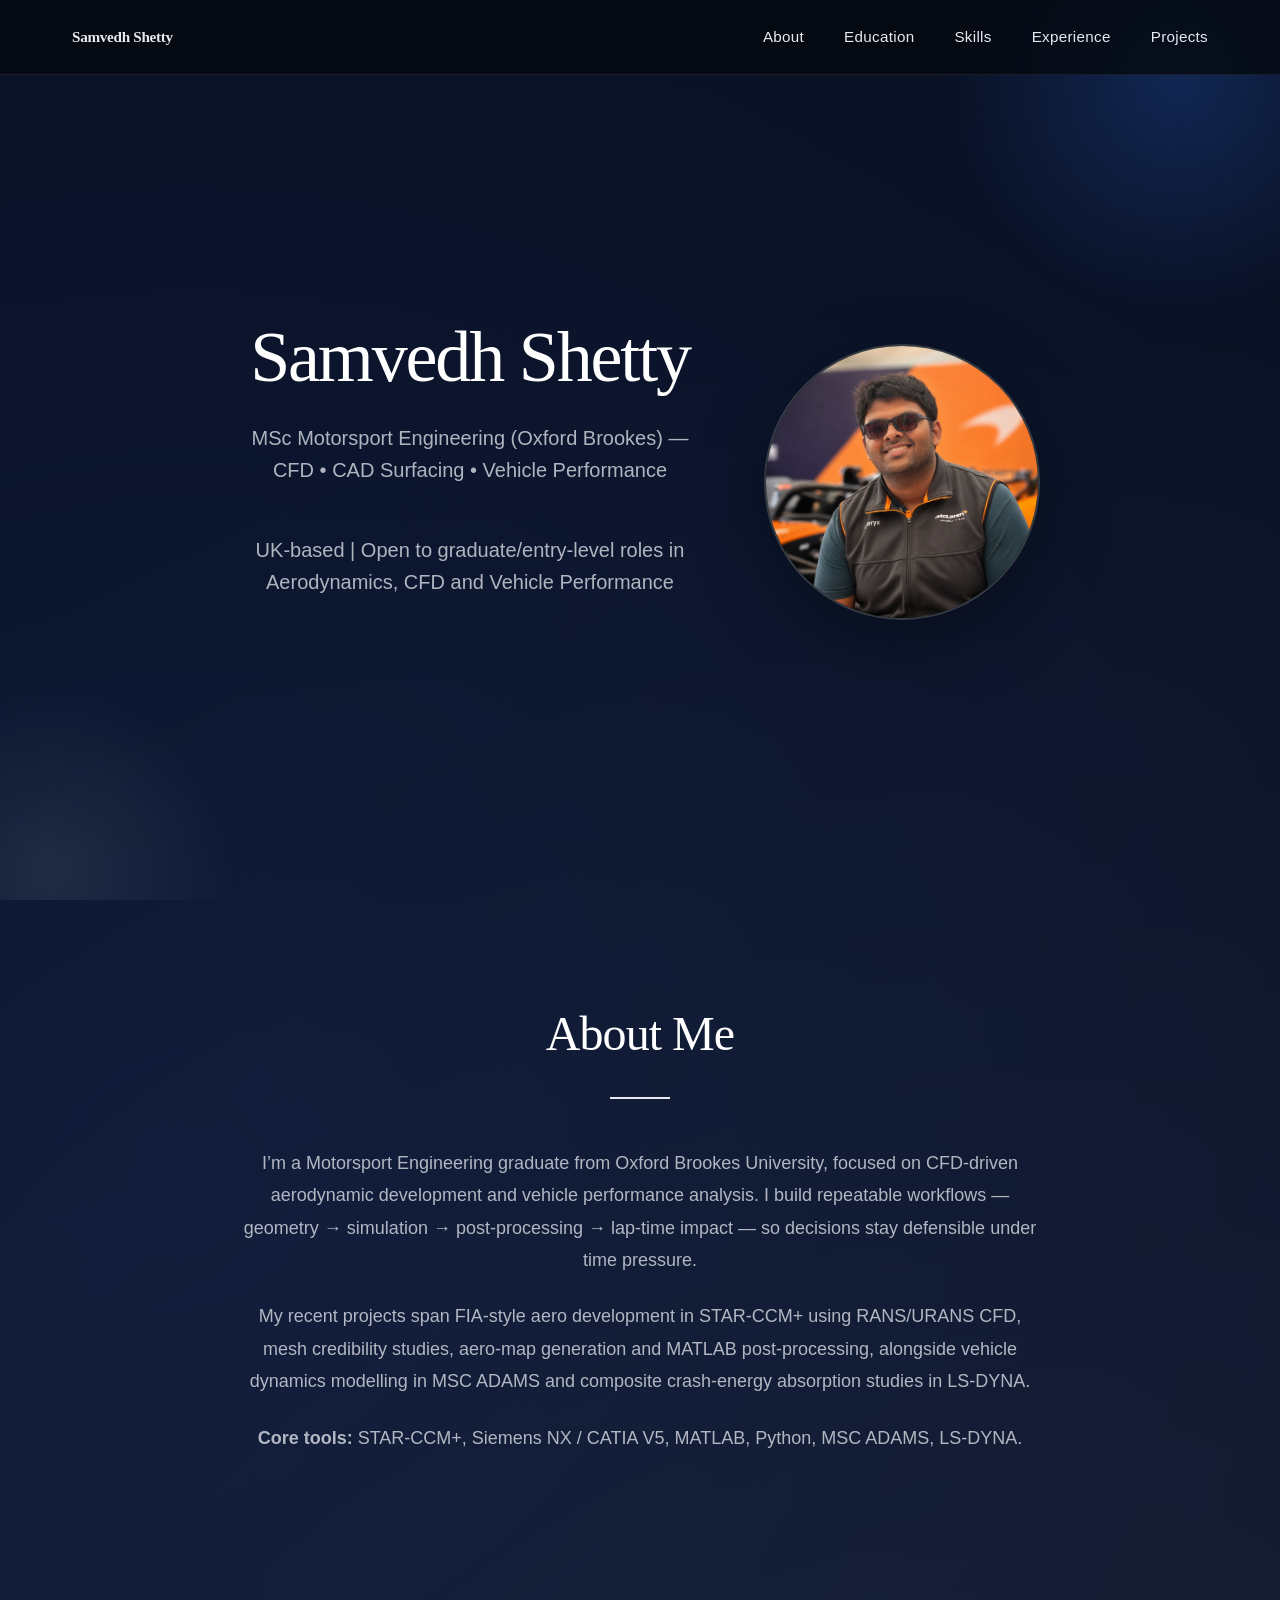
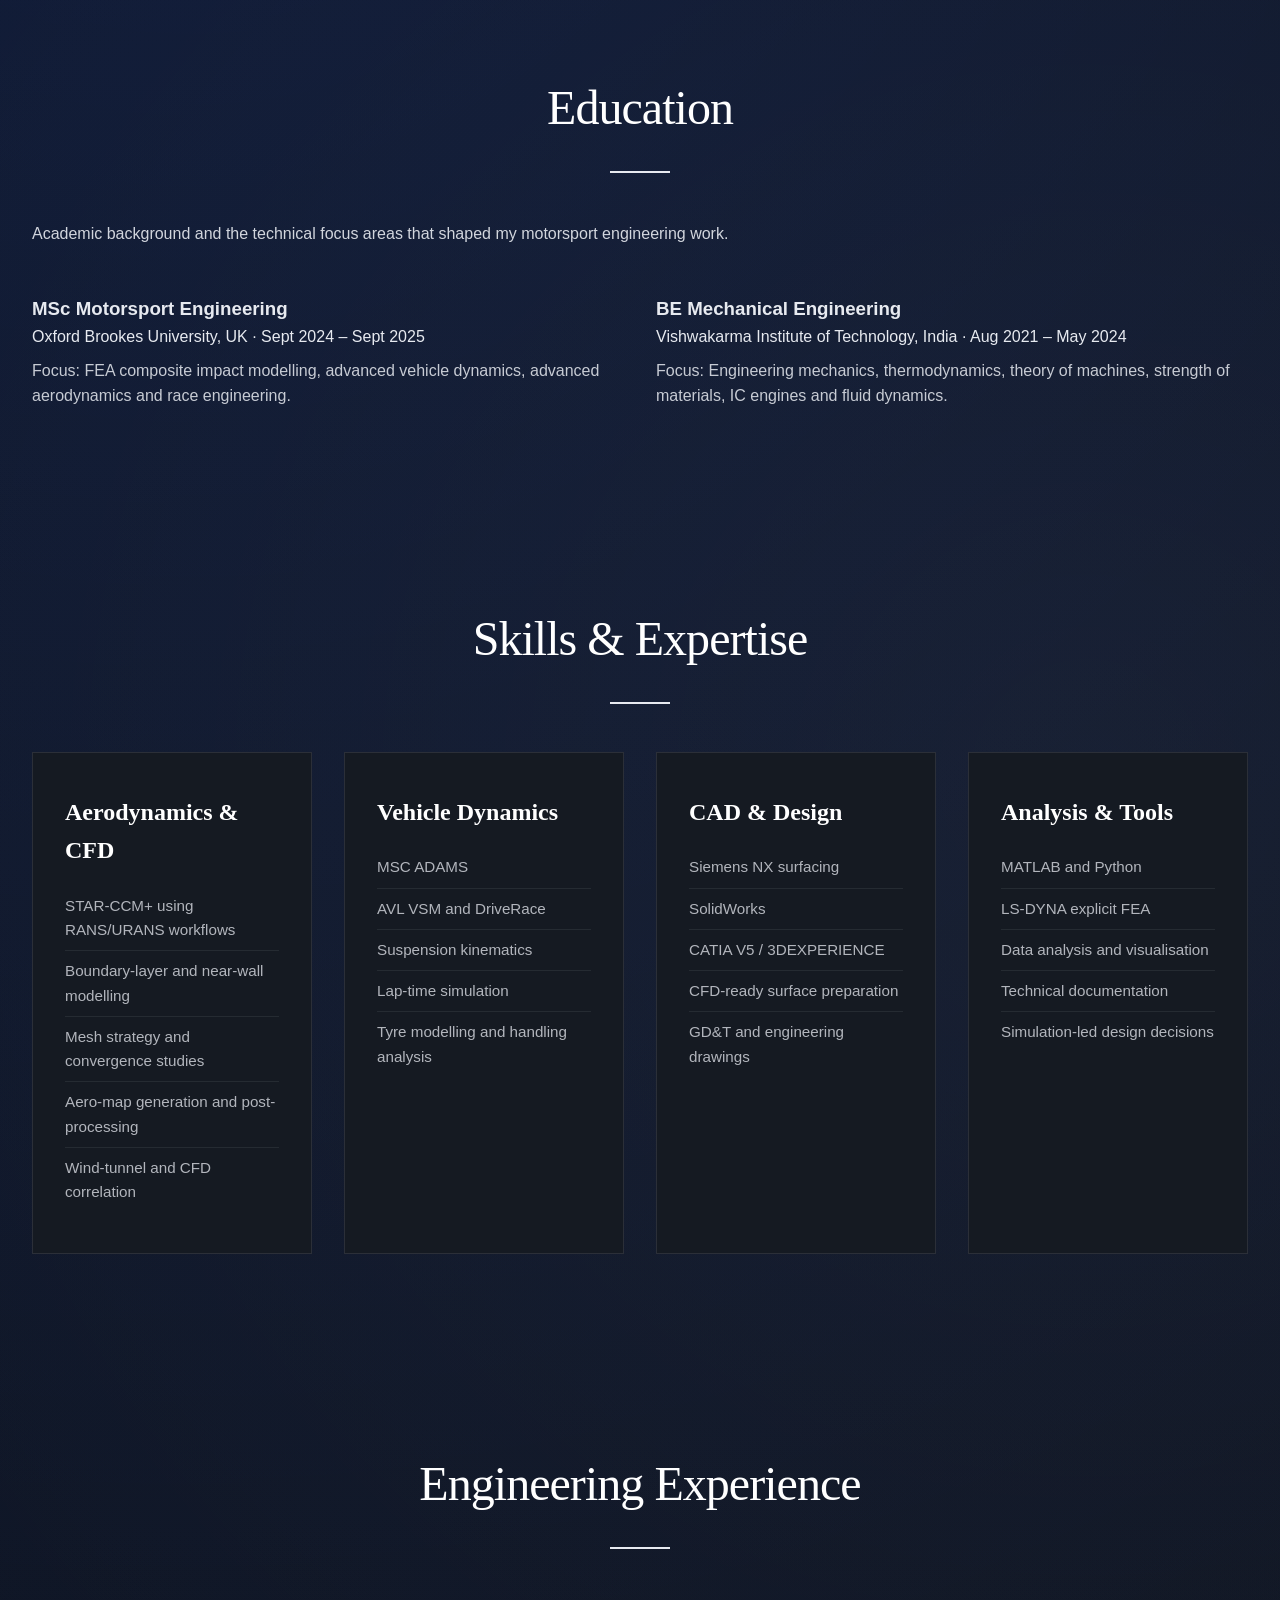
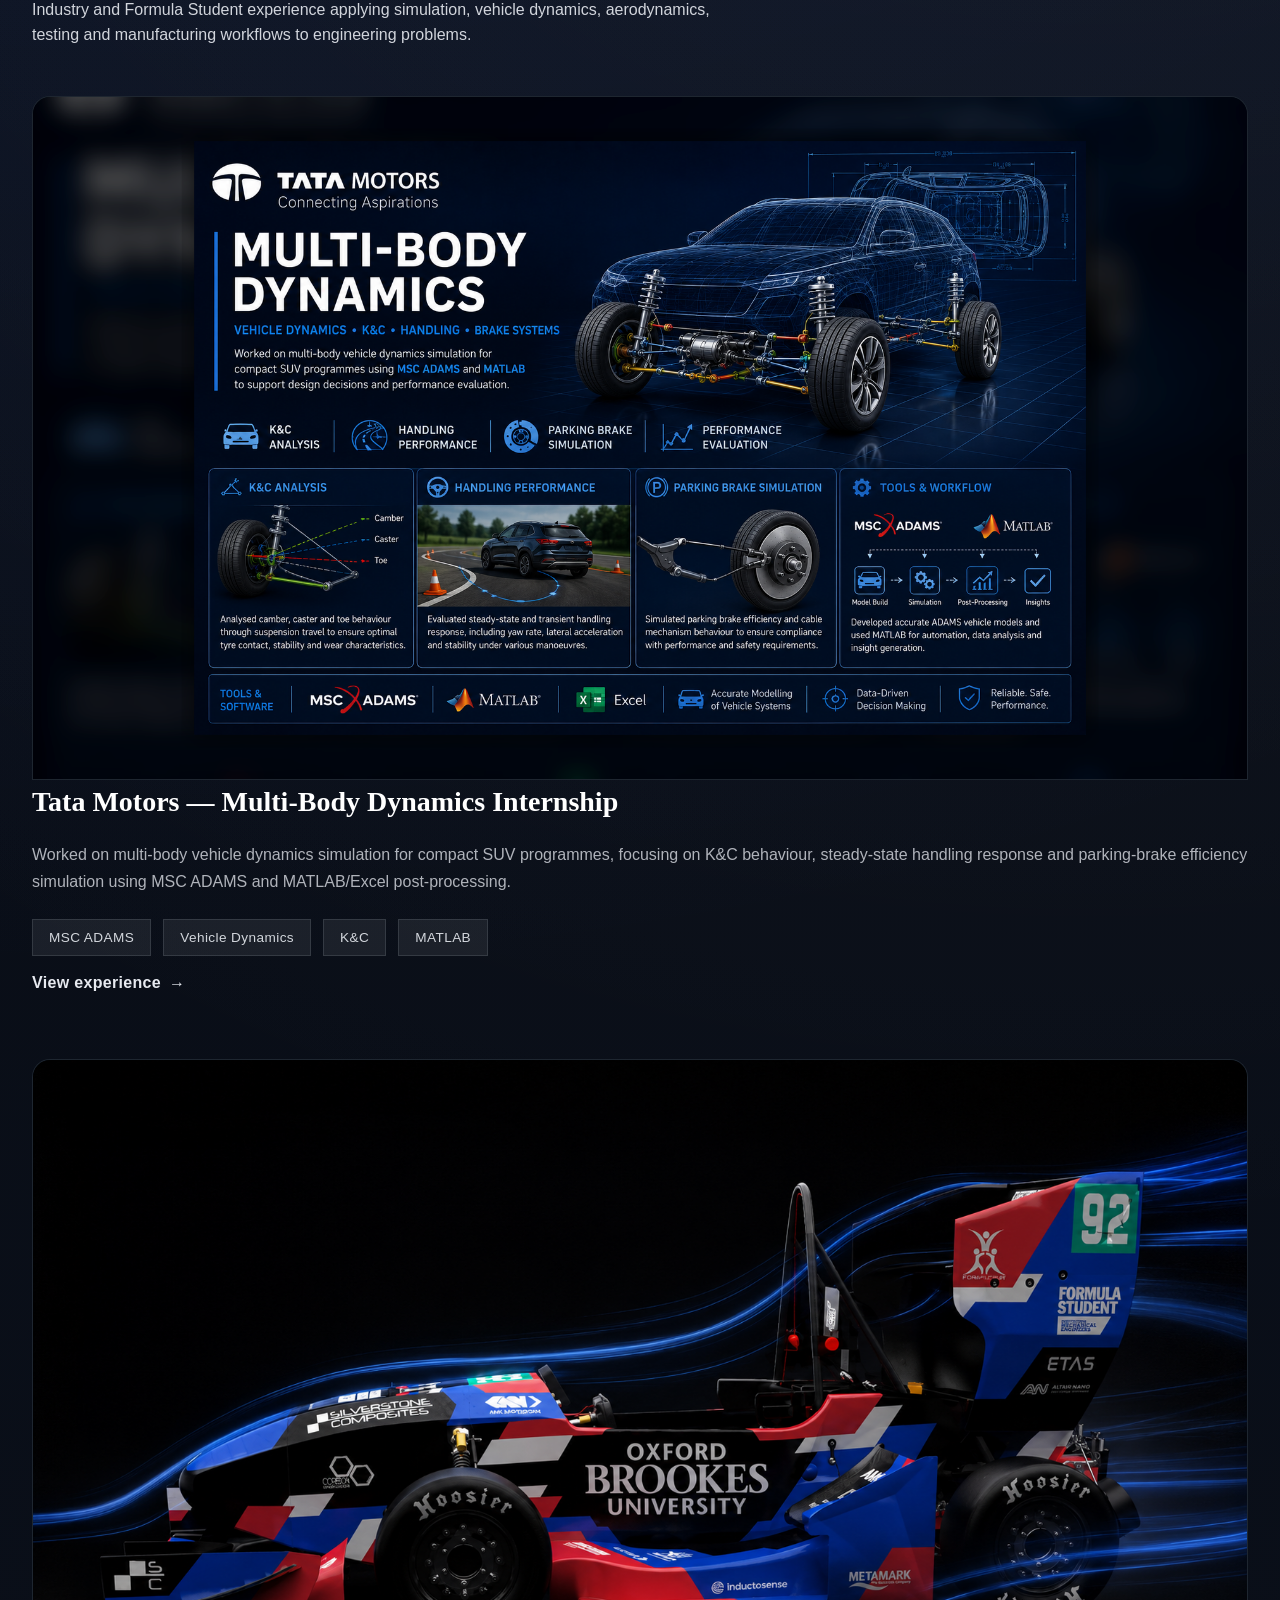
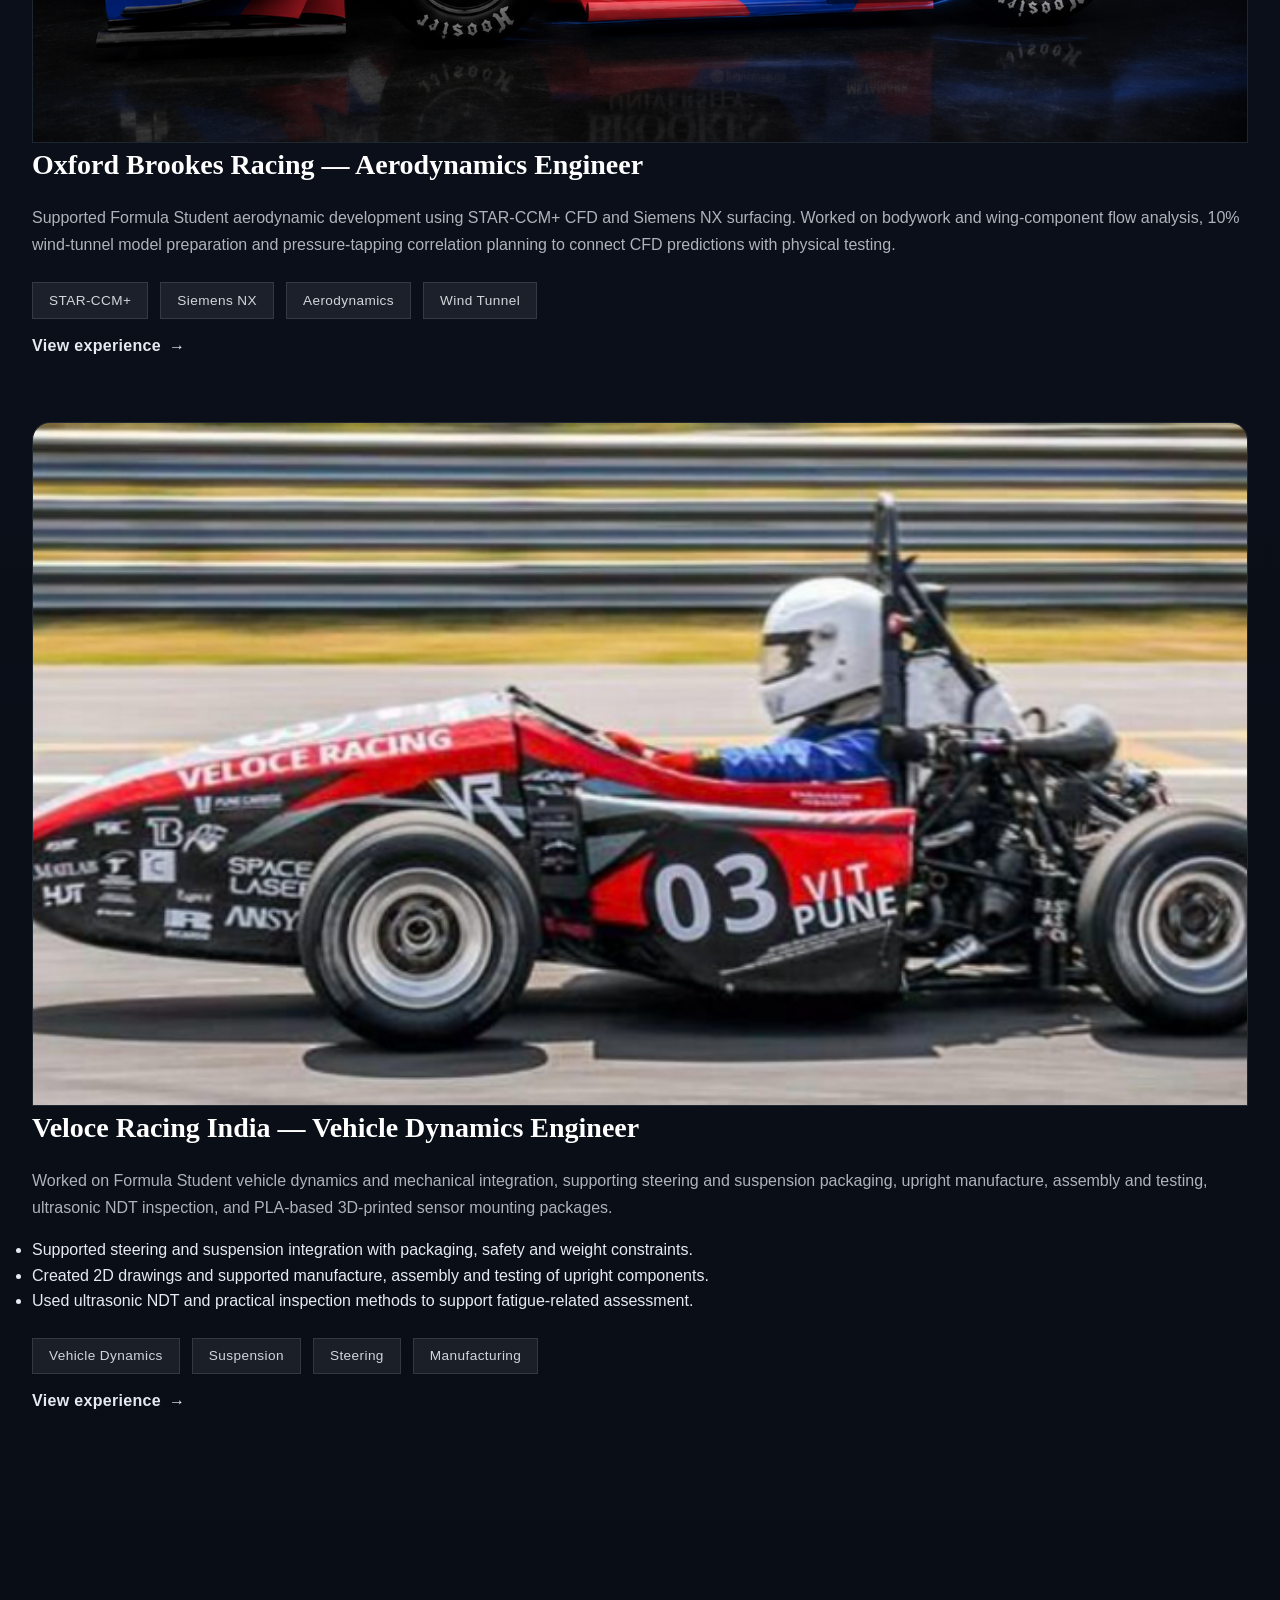
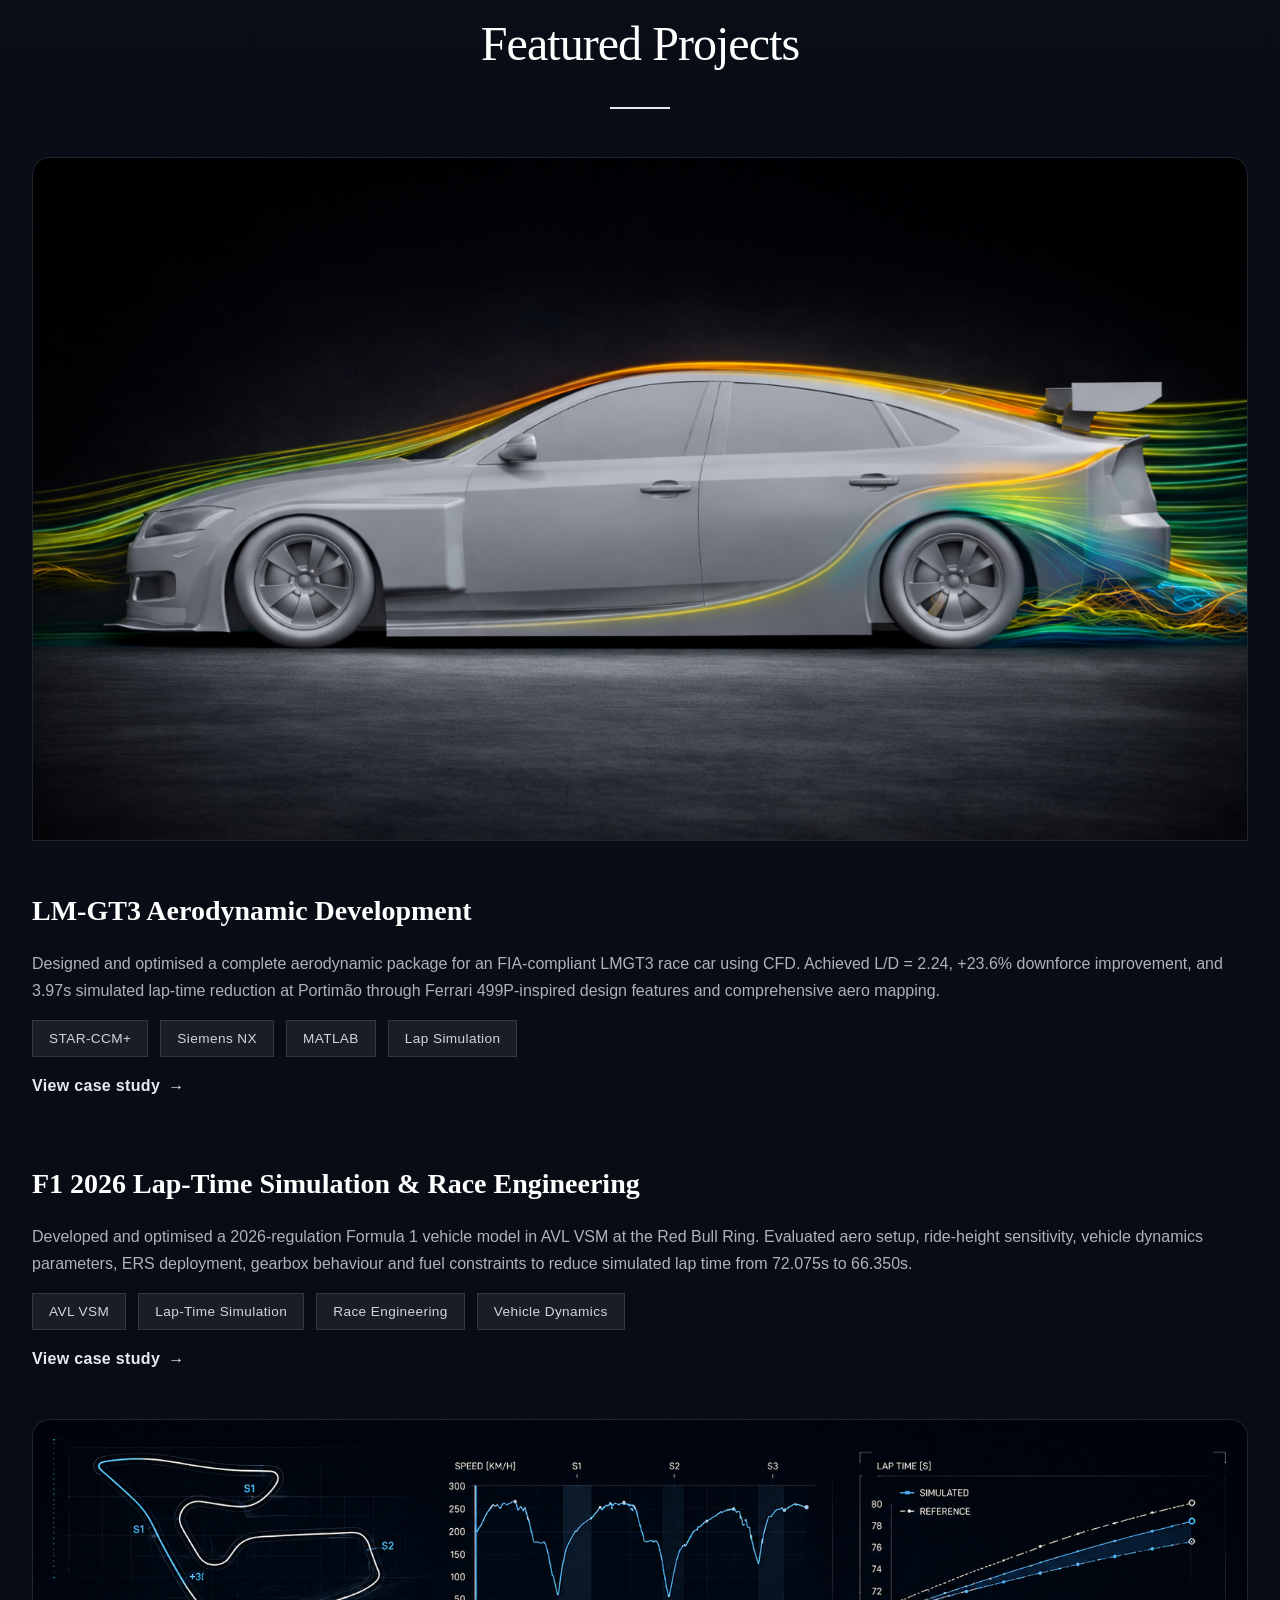
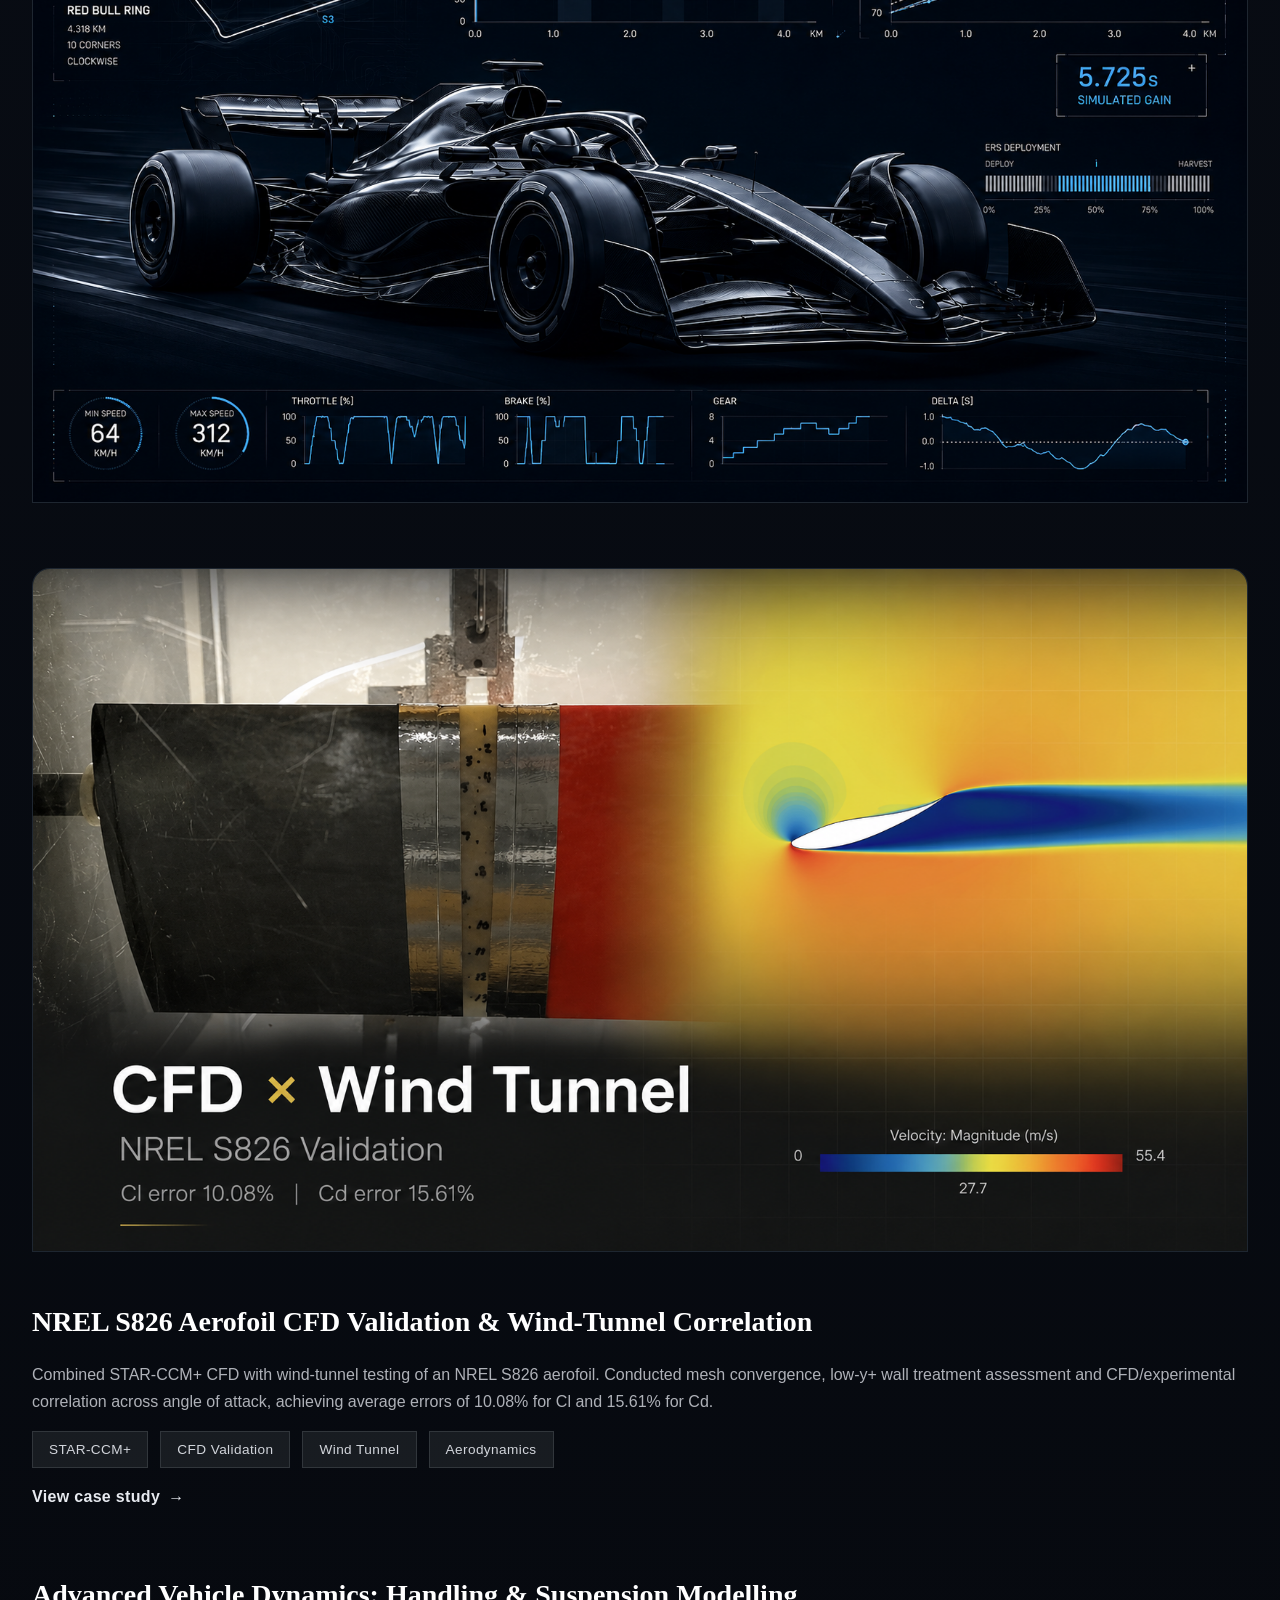
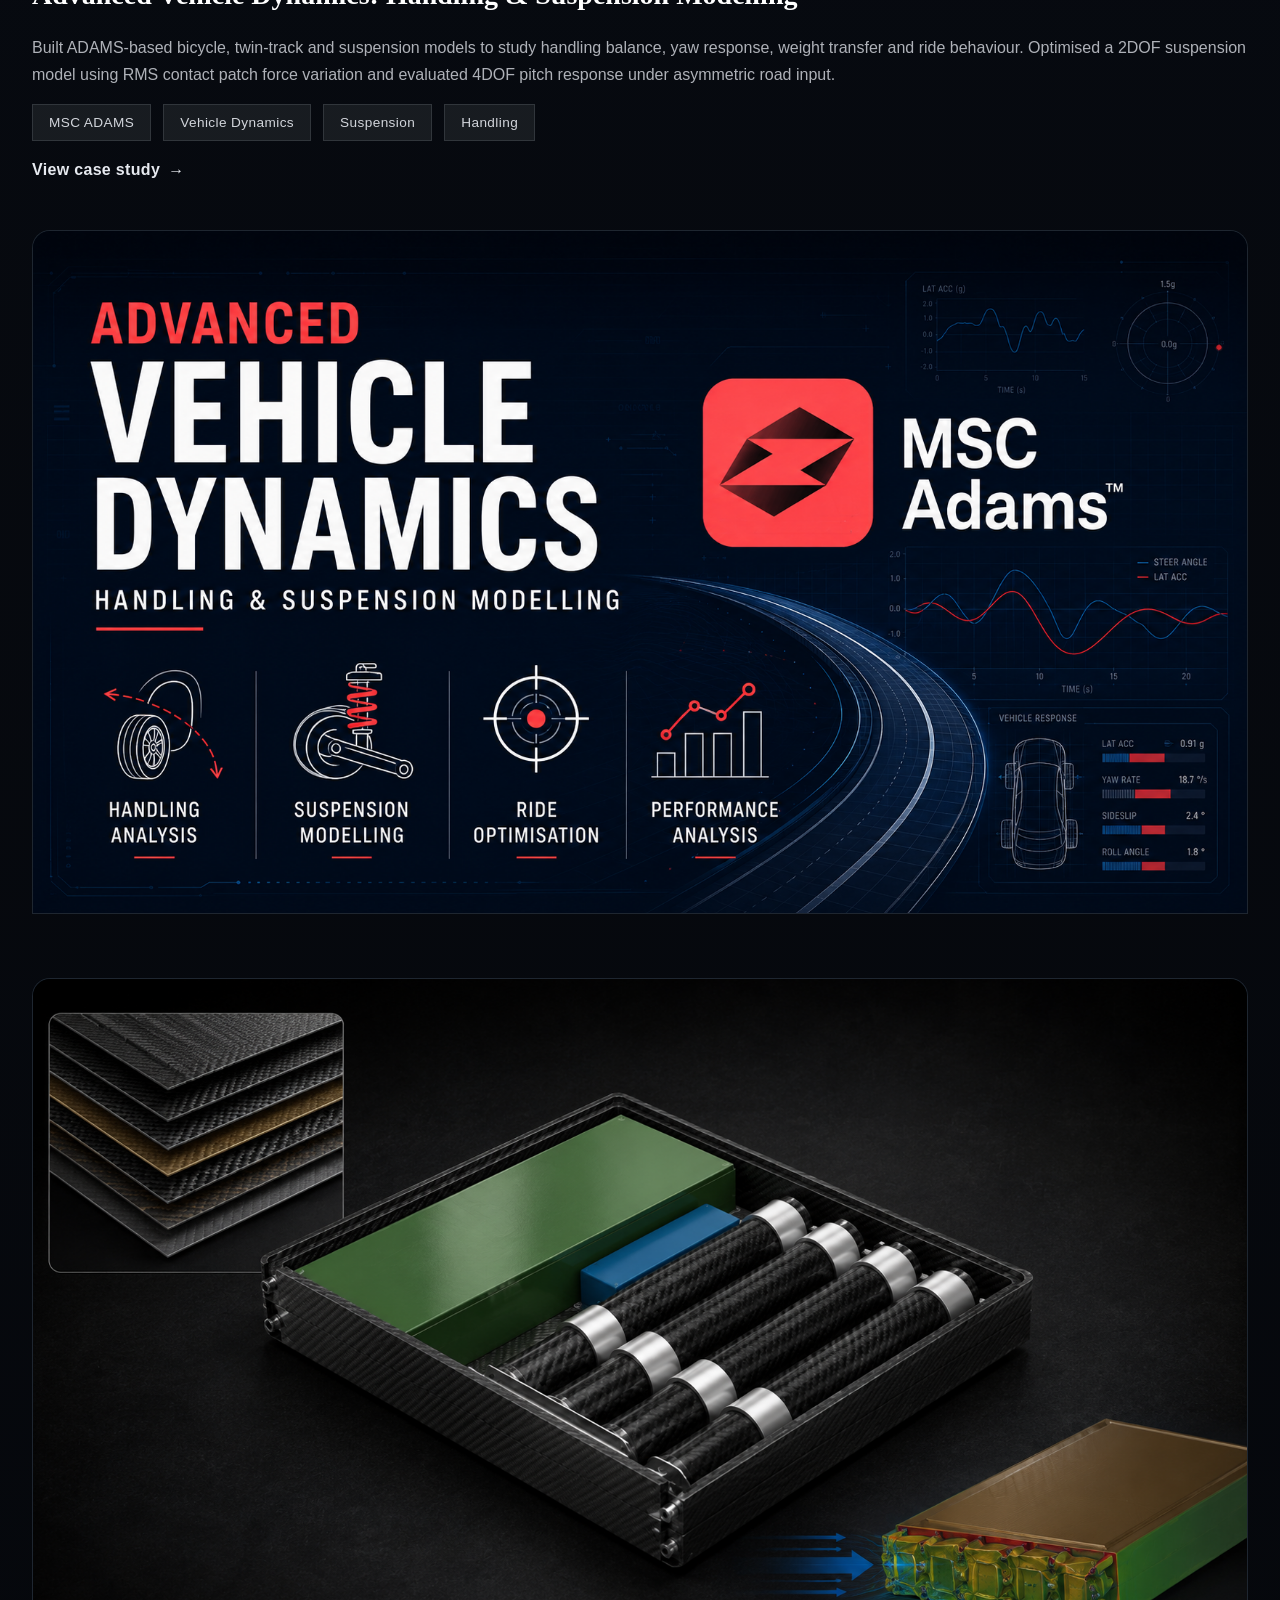
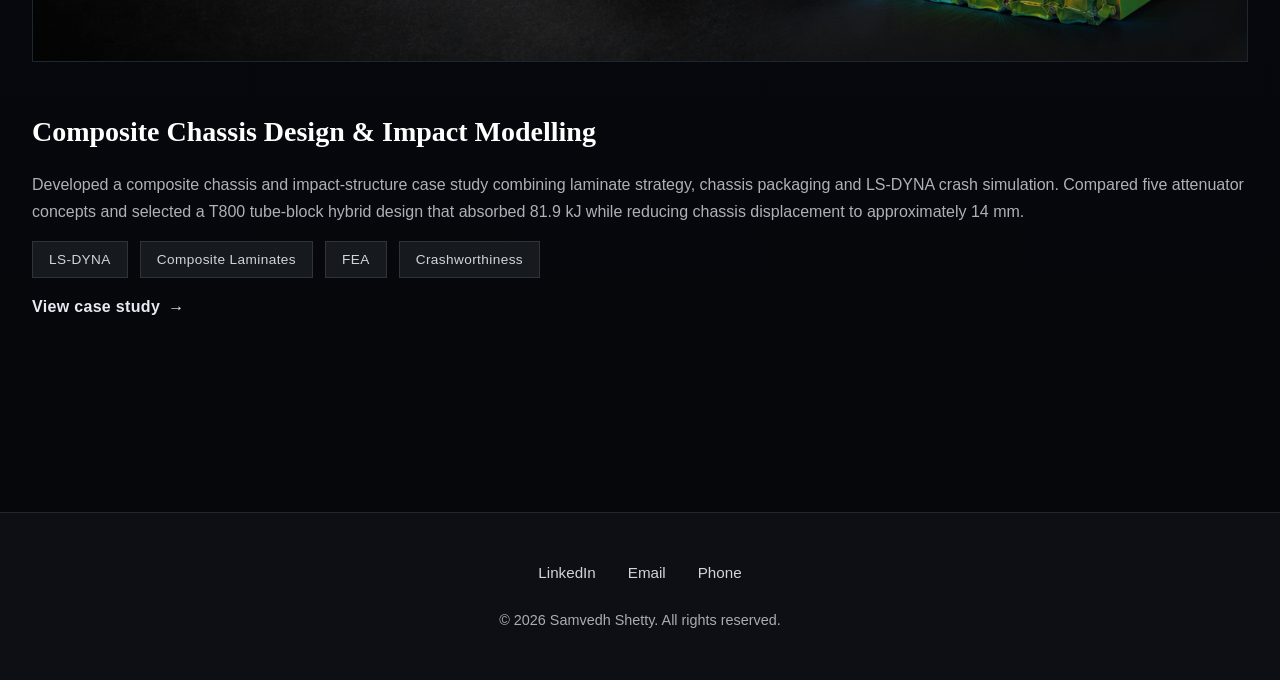
==== commit f8192964: "Update index.html" ====
--- a/index.html
+++ b/index.html
@@ -310,7 +310,7 @@
           </div>
         </a>
 
-        <a class="project" href="projects/f1-2026-laptime-simulation.html">
+        <a class="project" href="projects/f1-2026-regulation-analysis.html">
           <div class="project-image">
             <img
               src="projects/F1-26/f1-2026-laptime-thumbnail.png"
--- a/assets/styles.css
+++ b/assets/styles.css
@@ -1477,3 +1477,66 @@
     transform: none;
   }
 }
+/* Keep homepage project/experience thumbnails controlled */
+.project-image {
+  width: 100%;
+  aspect-ratio: 16 / 9;
+  overflow: hidden;
+  border-radius: 18px 18px 0 0;
+  background: #07101a;
+}
+
+.project-image img {
+  width: 100%;
+  height: 100%;
+  object-fit: cover;
+  object-position: center;
+  display: block;
+}
+/* ================================
+   Featured project thumbnail consistency
+   ================================ */
+
+#projects .project-image {
+  width: 100%;
+  aspect-ratio: 16 / 9;
+  height: auto;
+  max-height: none;
+  overflow: hidden;
+  background: #07101a;
+  border-radius: 18px 18px 0 0;
+}
+
+#projects .project-image img {
+  width: 100%;
+  height: 100%;
+  object-fit: cover !important;
+  object-position: center center;
+  display: block;
+}
+
+/* Keep project cards equal and clean */
+#projects .project {
+  display: flex;
+  flex-direction: column;
+  height: 100%;
+  overflow: hidden;
+}
+
+#projects .project-content {
+  display: flex;
+  flex-direction: column;
+  flex: 1;
+}
+
+#projects .project-content p {
+  flex: 1;
+}
+
+#projects .project-tags {
+  margin-top: auto;
+}
+
+#projects .project-cta {
+  margin-top: 16px;
+}
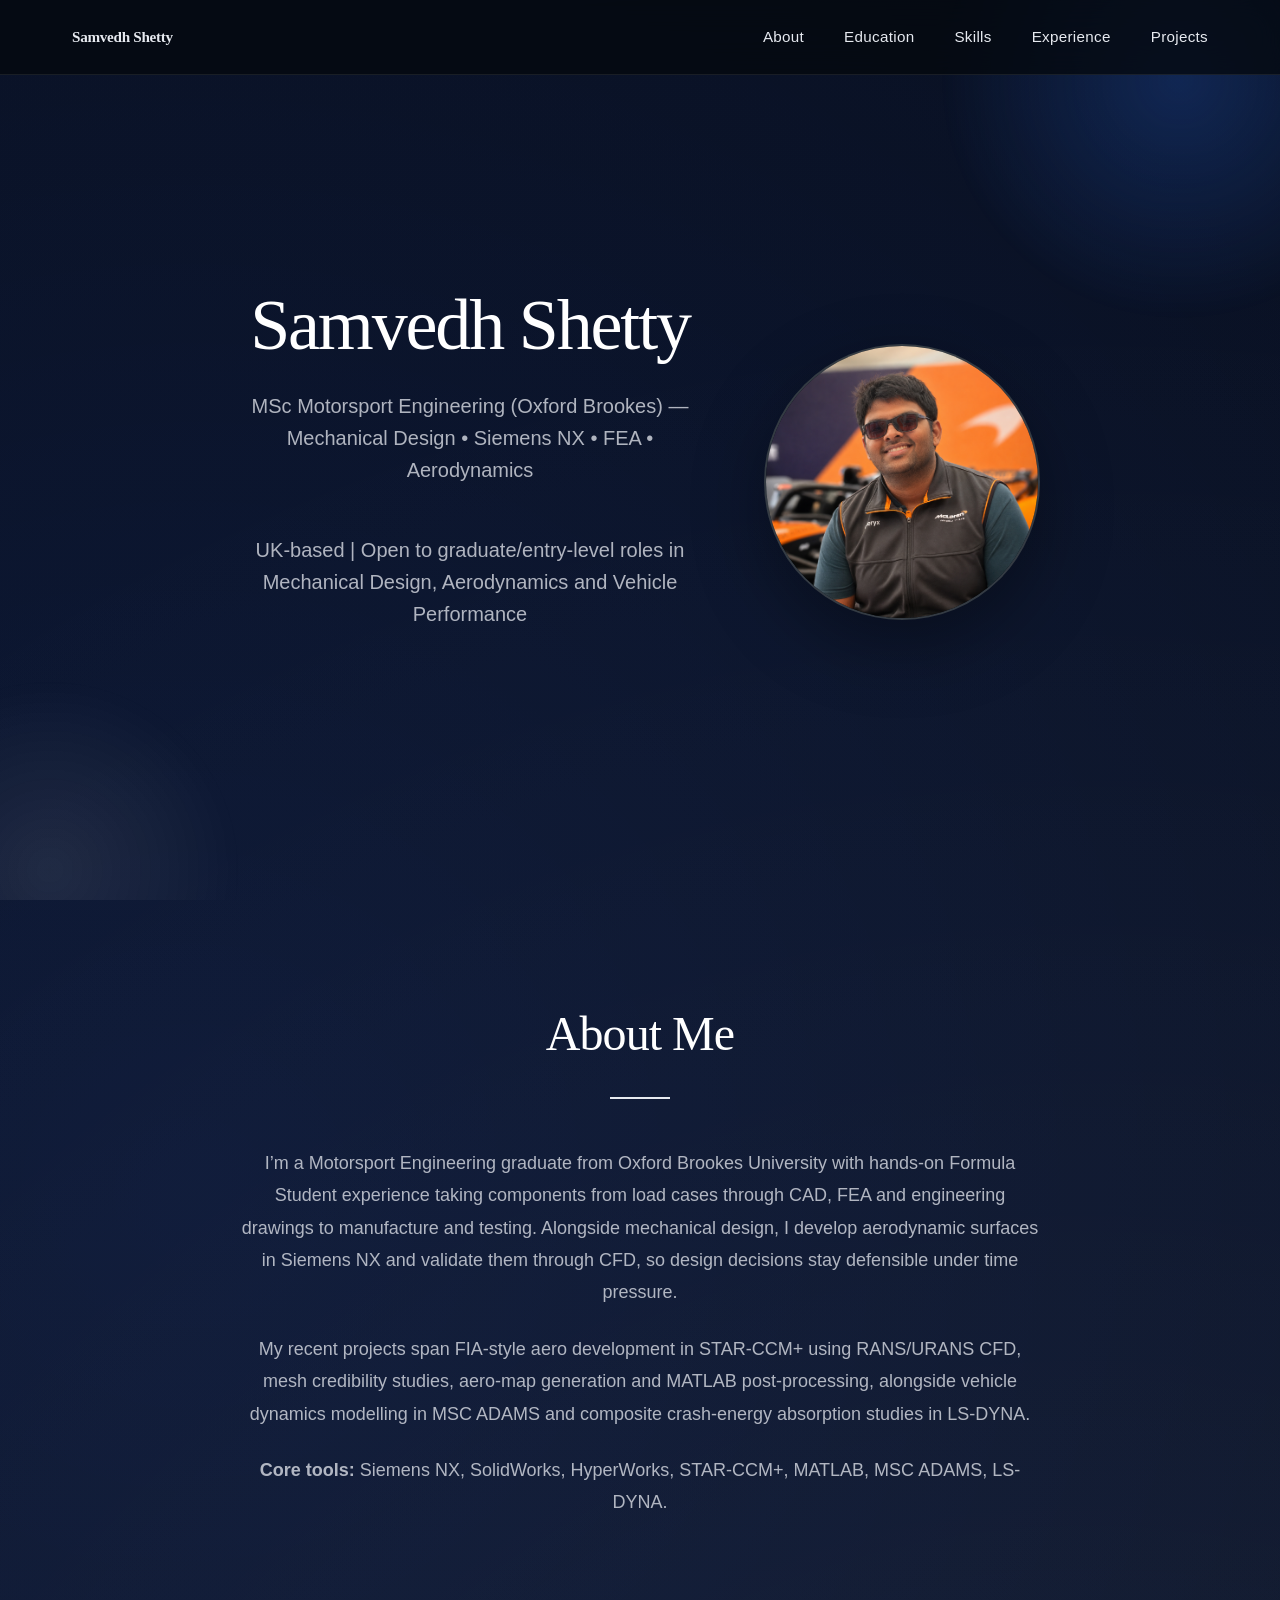
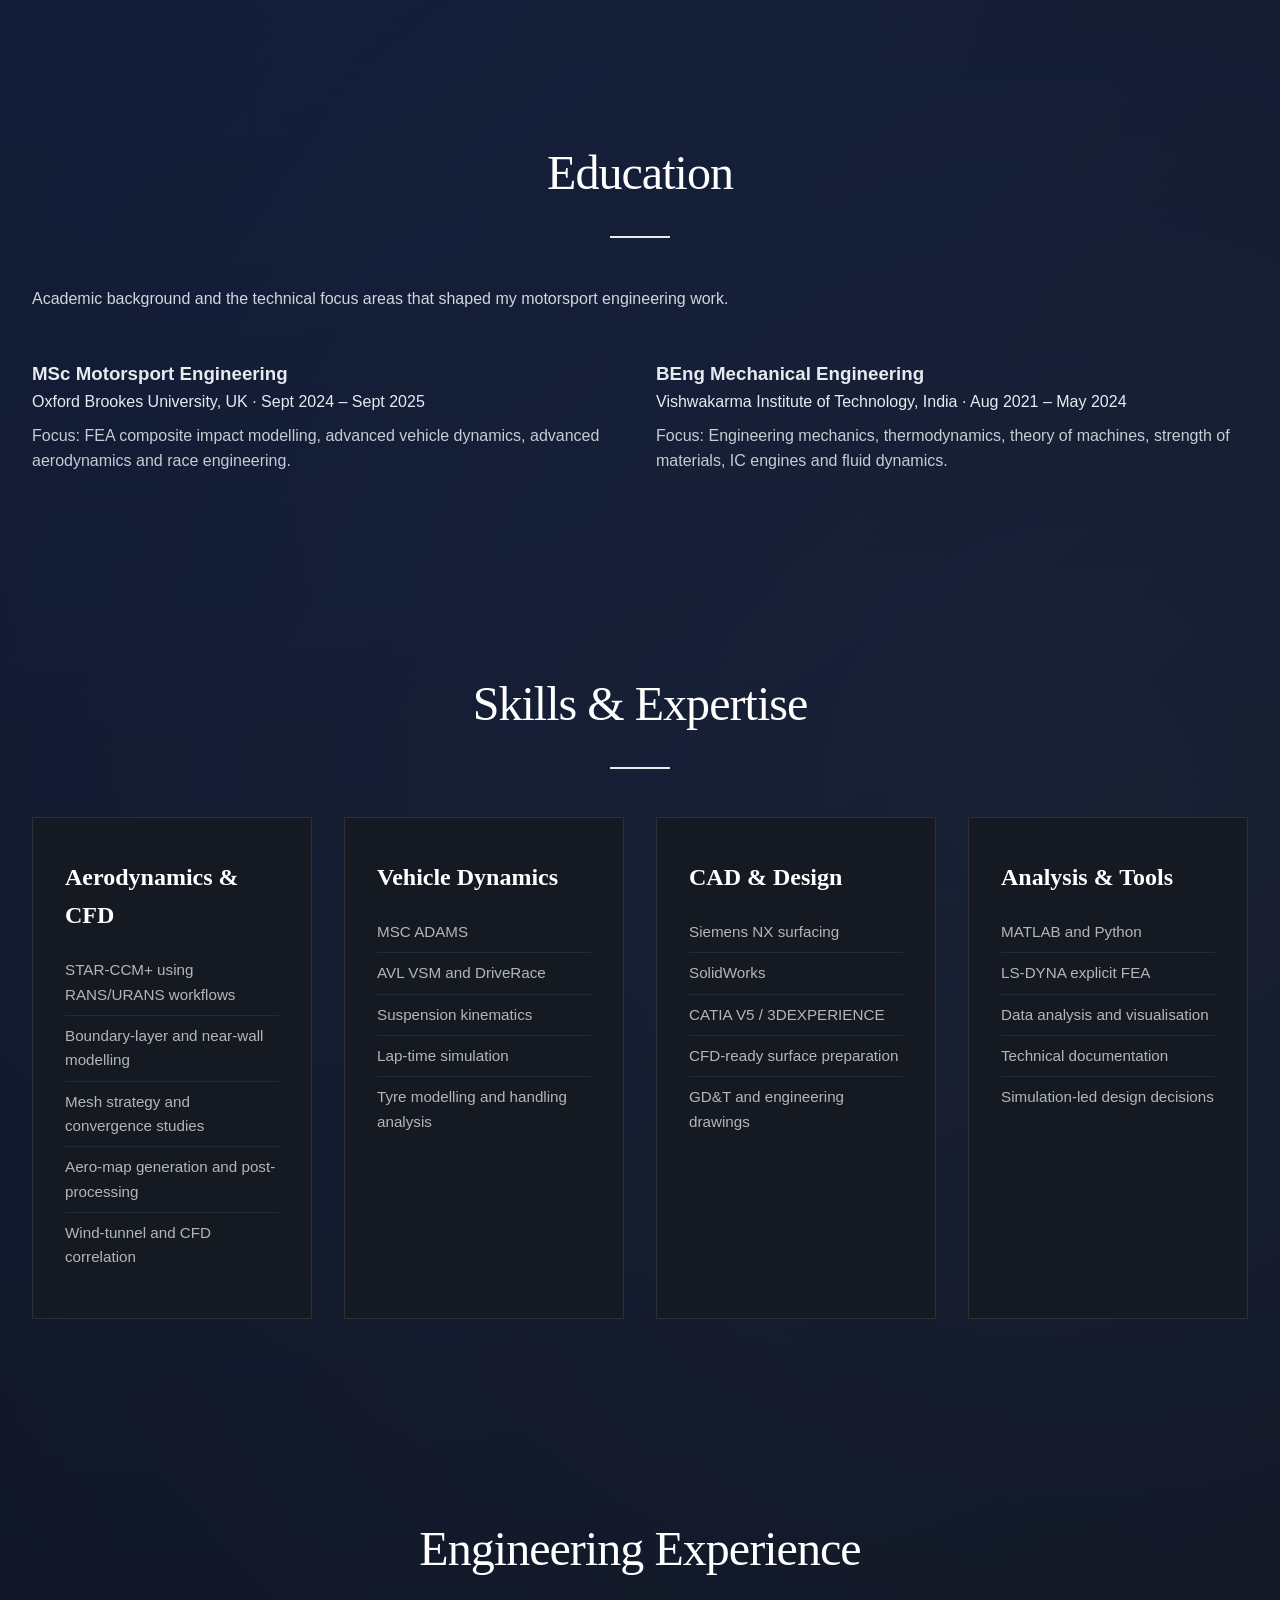
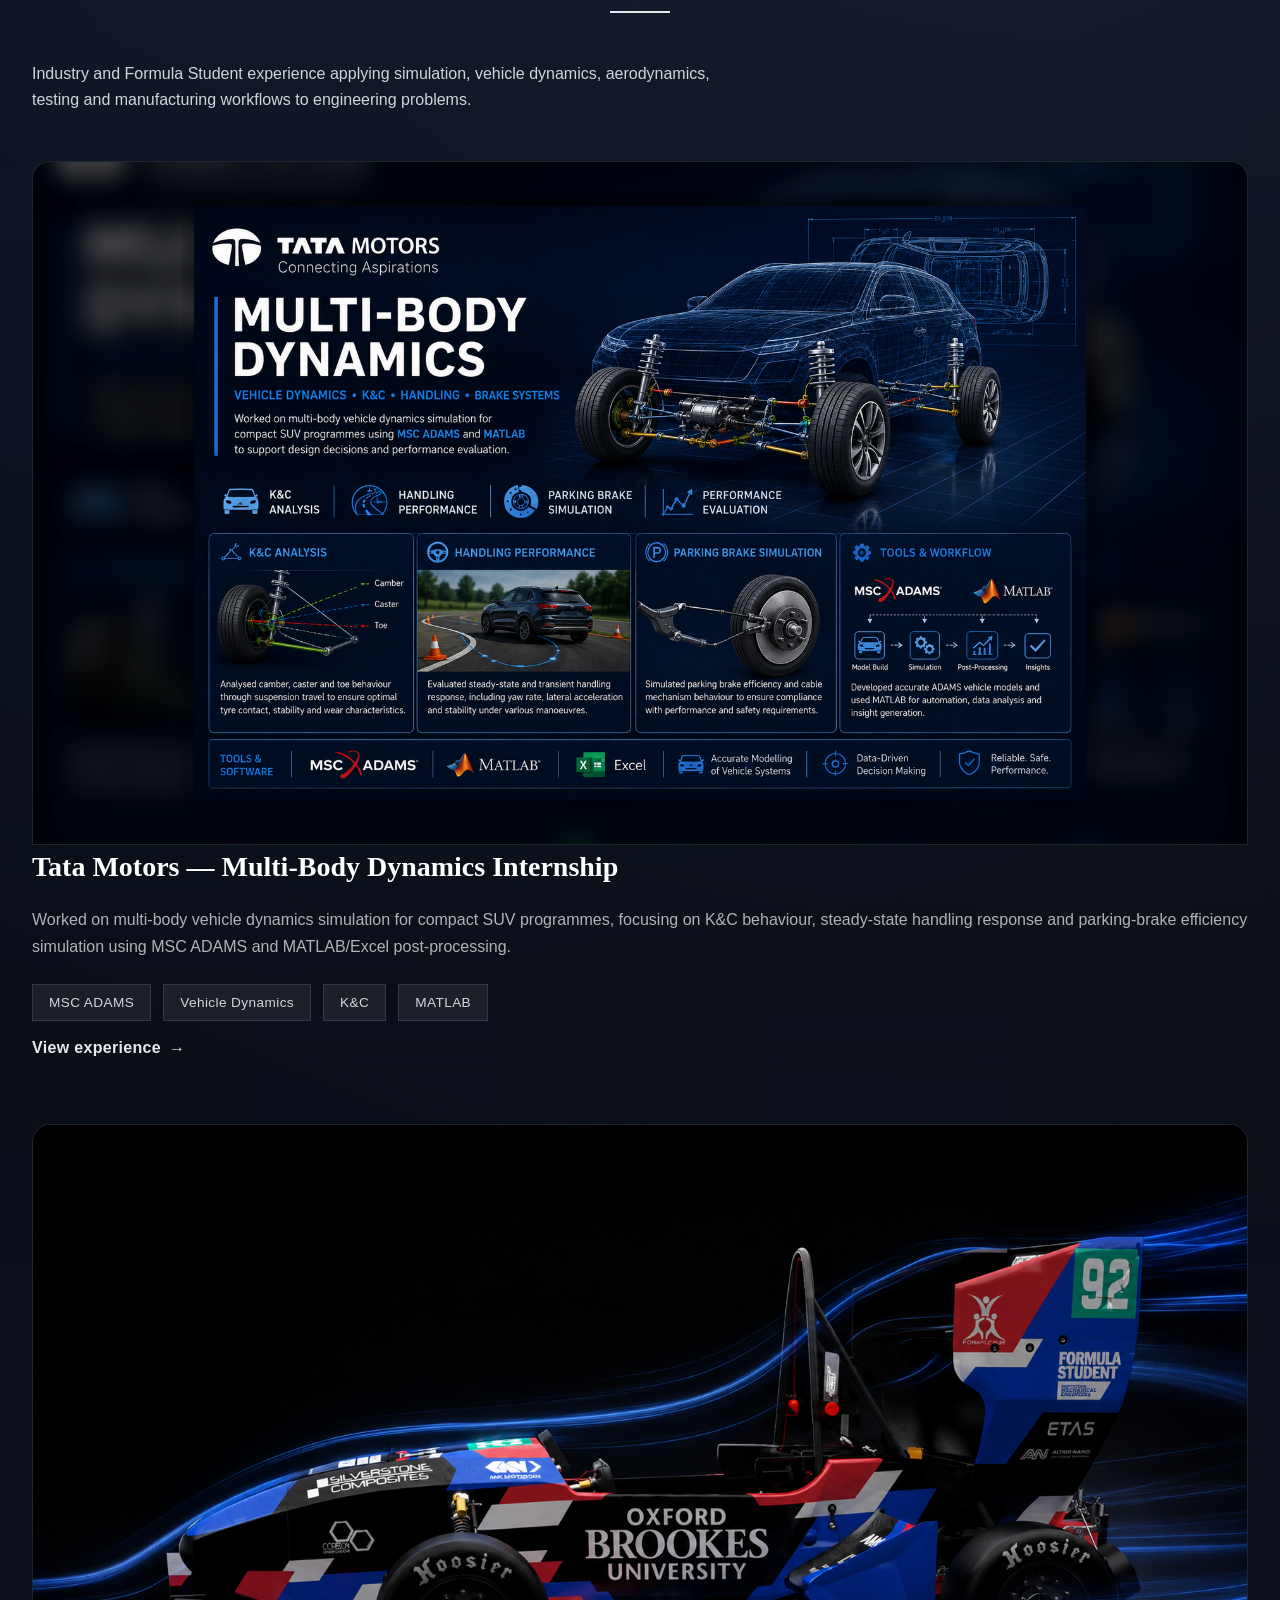
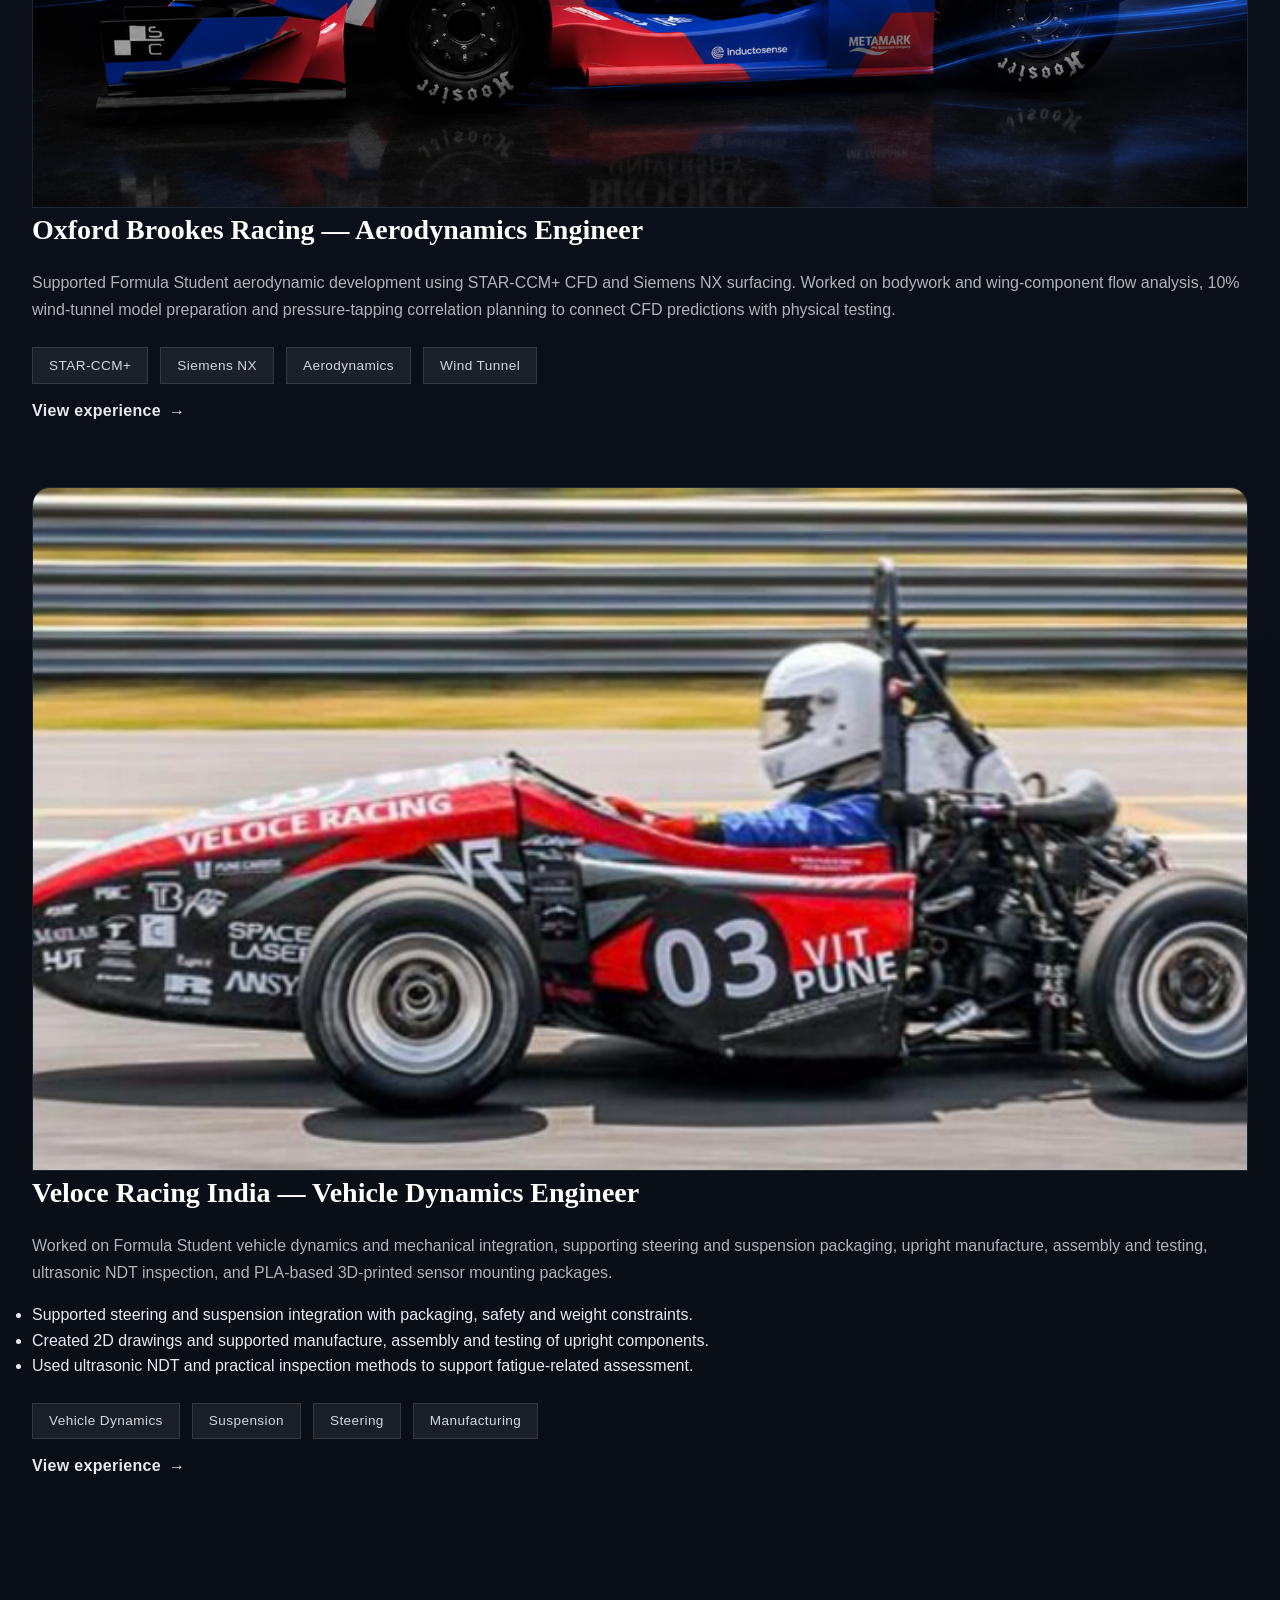
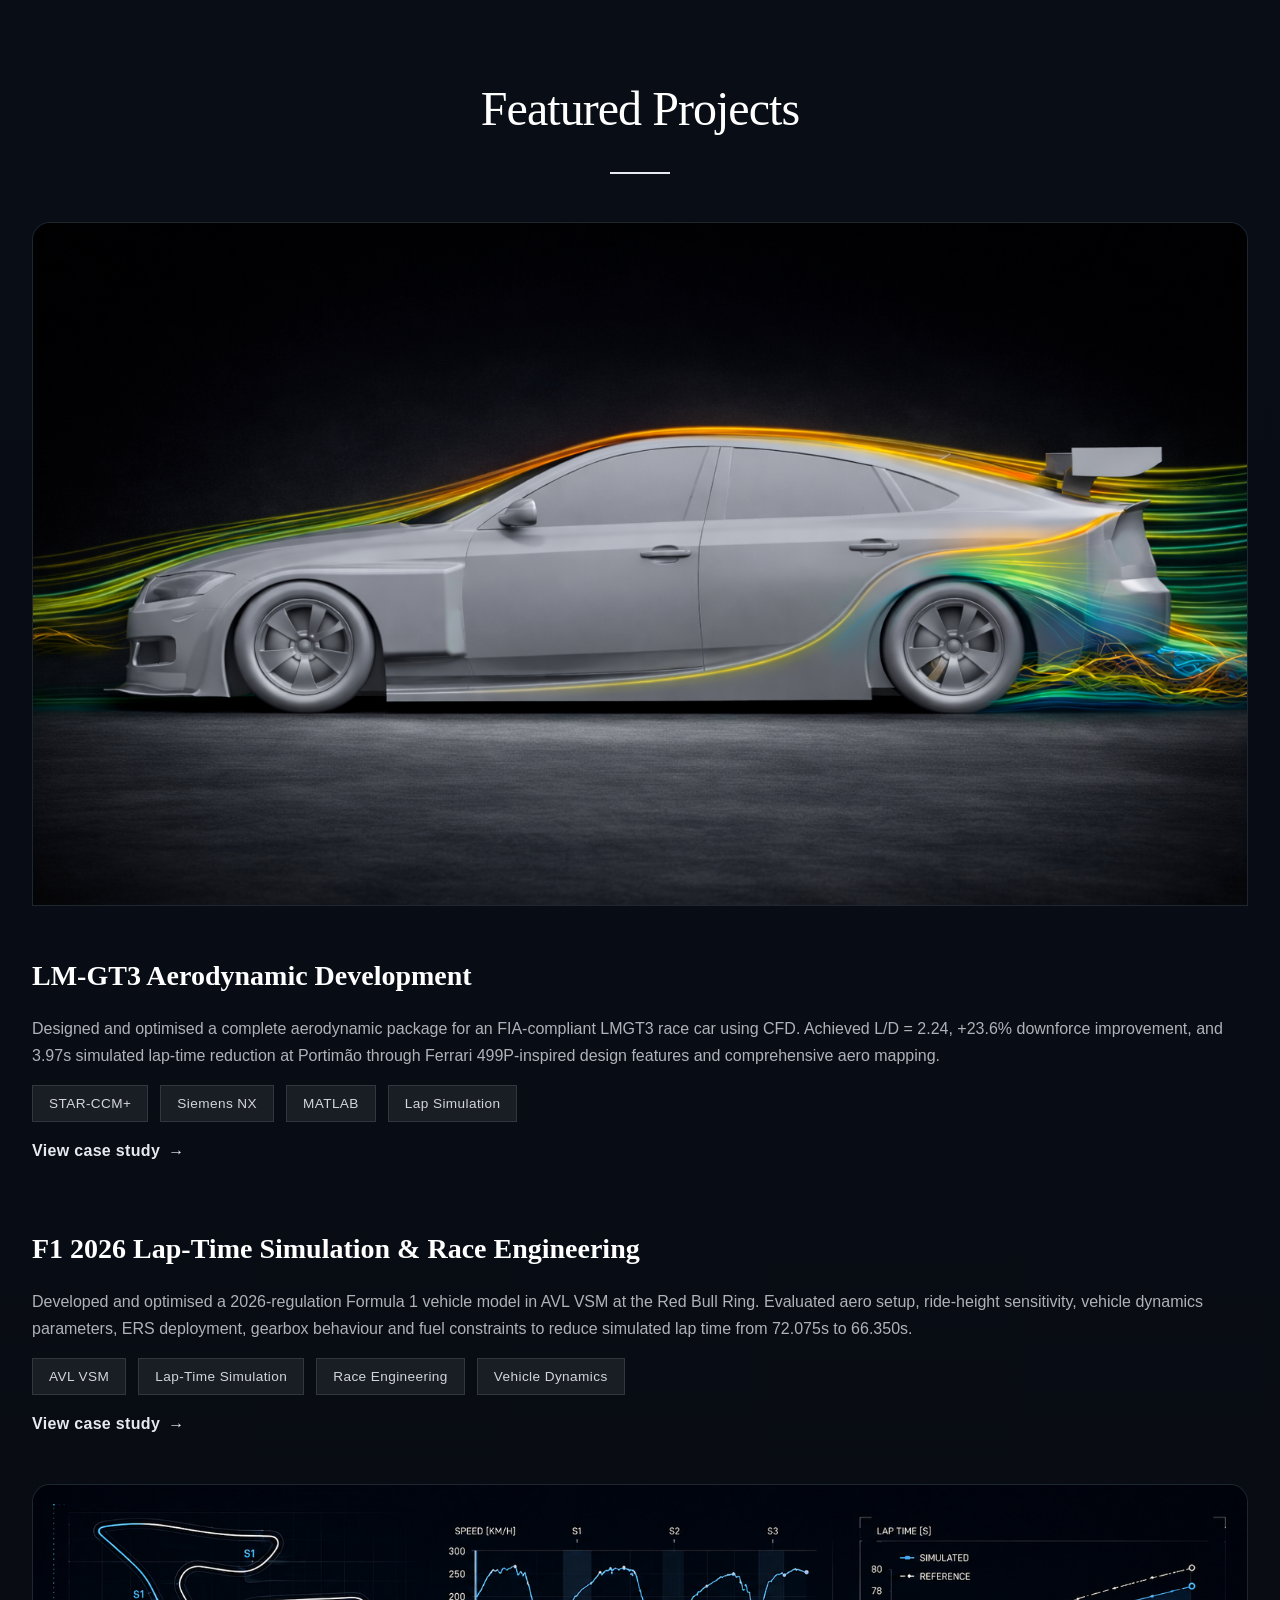
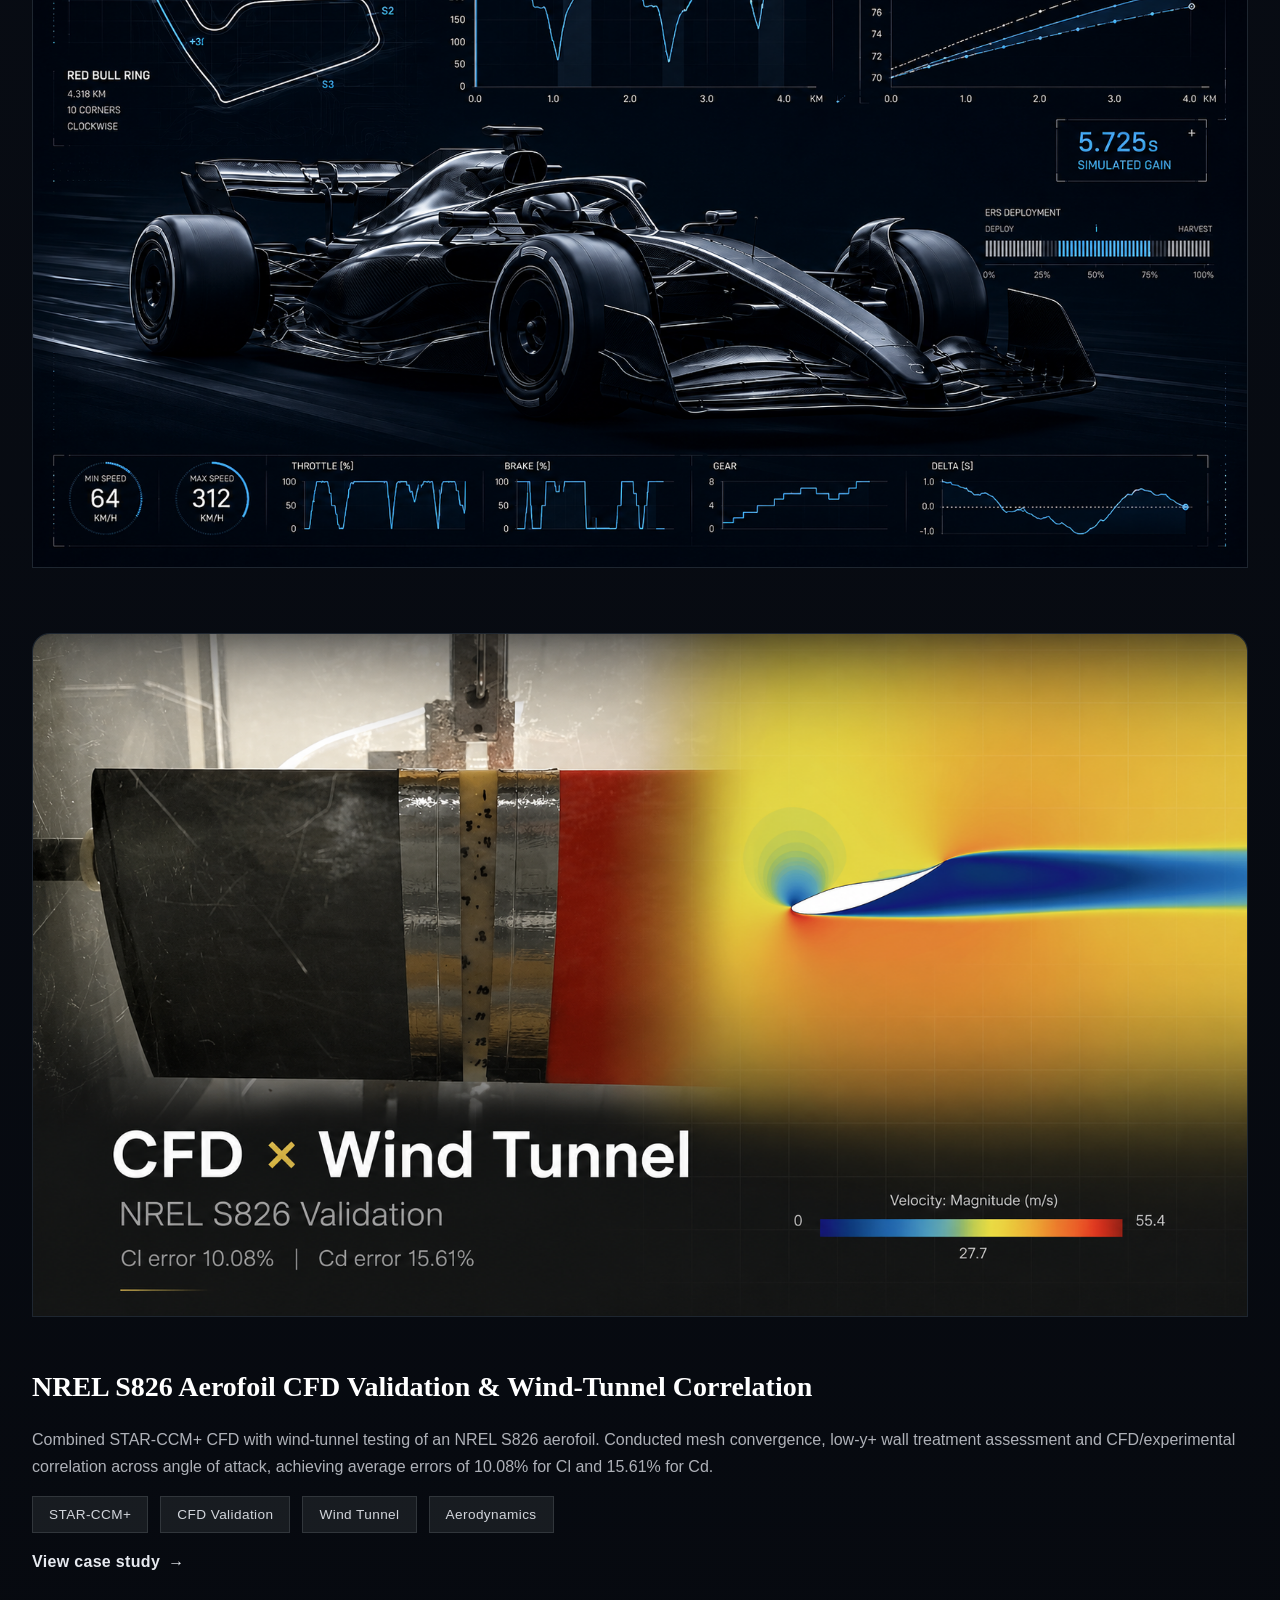
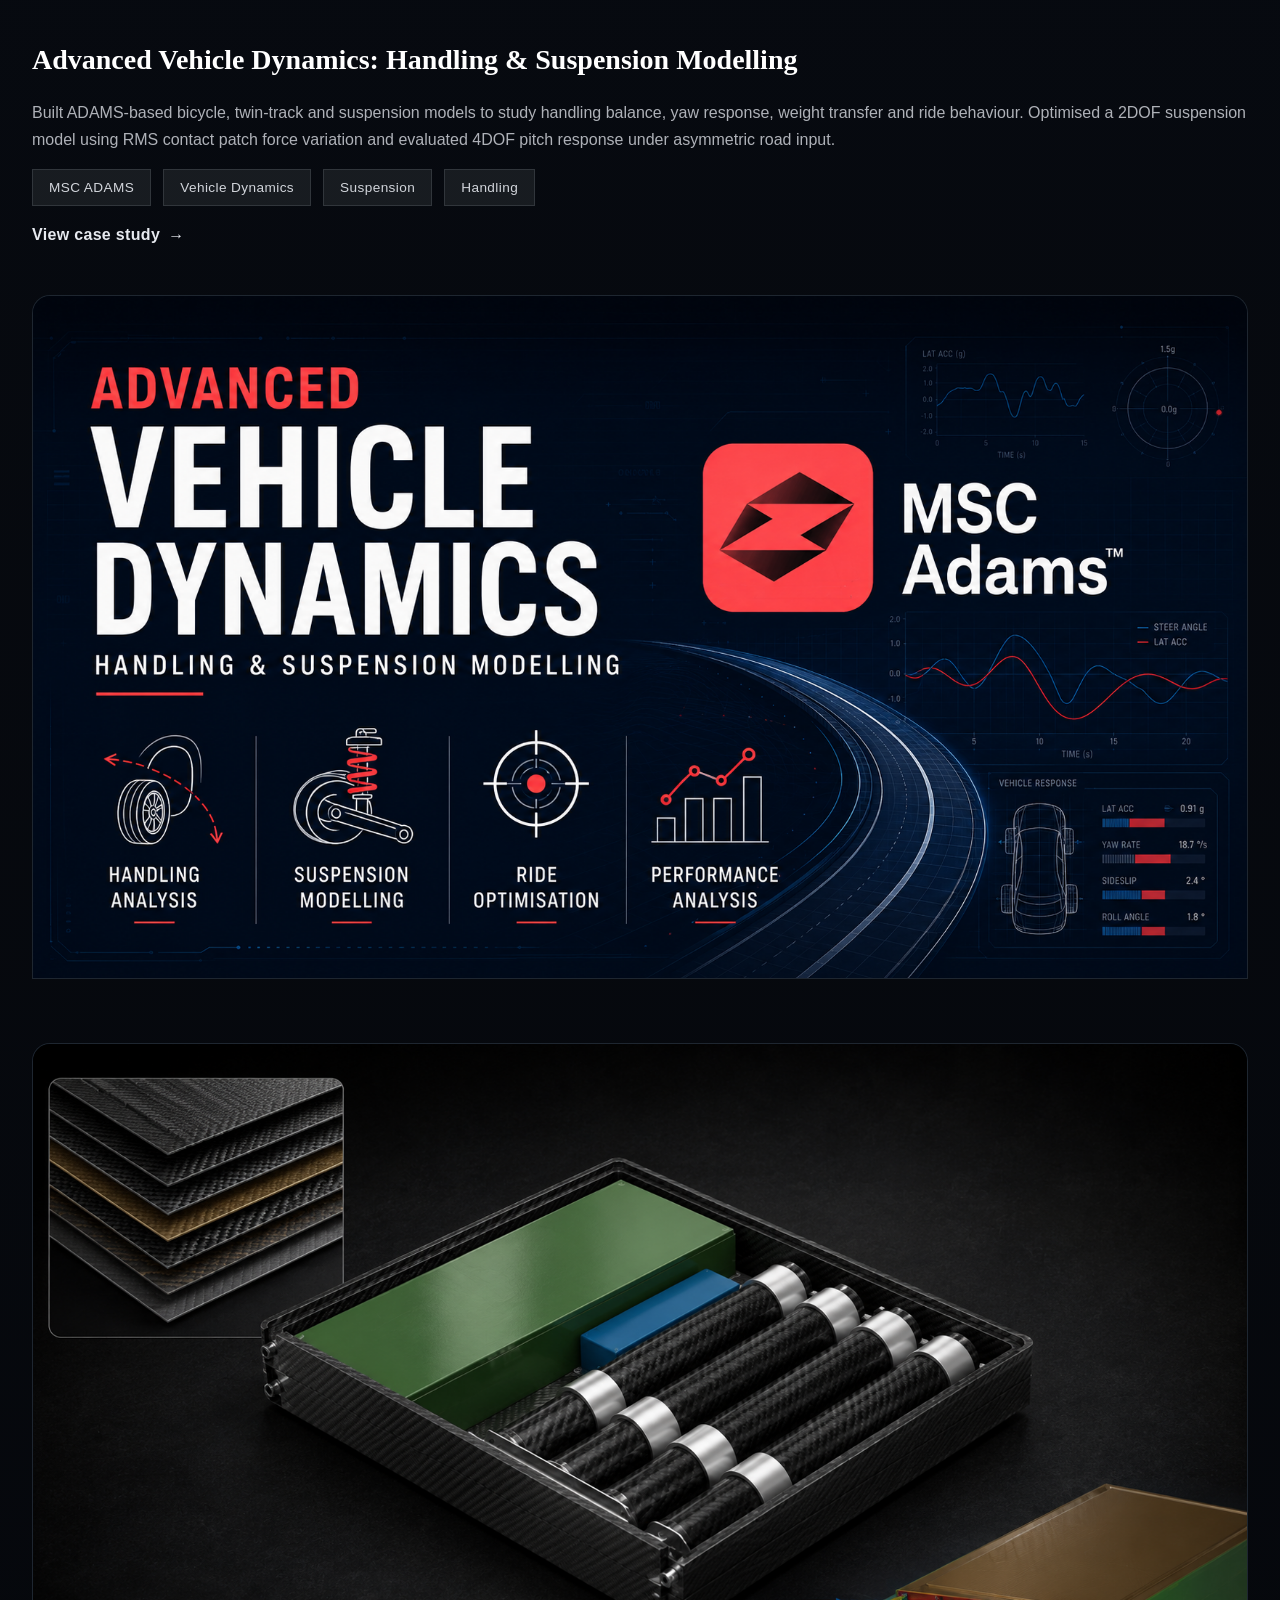
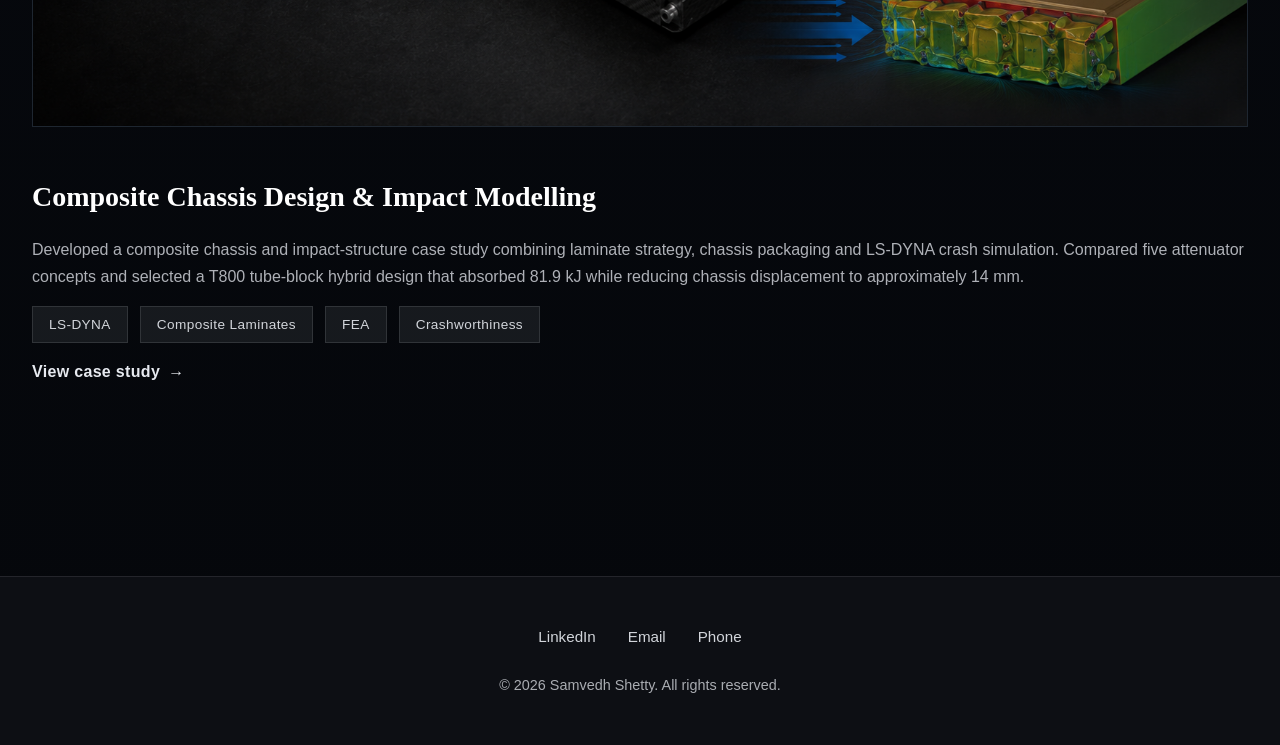
==== commit d2bc4cdb: "Revise portfolio content to emphasize mechanical design Updated the description meta tag and modifie" ====
--- a/index.html
+++ b/index.html
@@ -3,7 +3,7 @@
 <head>
   <meta charset="utf-8"/>
   <meta name="viewport" content="width=device-width, initial-scale=1.0" />
-  <meta name="description" content="Samvedh Shetty — MSc Motorsport Engineering graduate. CFD-driven aerodynamics, CAD surfacing, and vehicle performance analysis for motorsport." />
+  <meta name="description" content="Samvedh Shetty — MSc Motorsport Engineering graduate. Mechanical design, Siemens NX surfacing, FEA and aerodynamic development for motorsport." />
   <title>Samvedh Shetty - Motorsport Engineering Portfolio</title>
 
   <link rel="preconnect" href="https://fonts.googleapis.com" />
@@ -62,12 +62,12 @@
     <div class="hero-text">
       <h1>Samvedh Shetty</h1>
 
-      <p>MSc Motorsport Engineering (Oxford Brookes) — CFD • CAD Surfacing • Vehicle Performance</p>
+     <p>MSc Motorsport Engineering (Oxford Brookes) — Mechanical Design • Siemens NX • FEA • Aerodynamics</p>
 
       
 
       <p class="hero-sub">
-        UK-based | Open to graduate/entry-level roles in Aerodynamics, CFD and Vehicle Performance
+        UK-based | Open to graduate/entry-level roles in Mechanical Design, Aerodynamics and Vehicle Performance
       </p>
     </div>
 
@@ -85,7 +85,7 @@
 
       <div class="about-content">
         <p>
-          I’m a Motorsport Engineering graduate from Oxford Brookes University, focused on CFD-driven aerodynamic development and vehicle performance analysis. I build repeatable workflows — geometry → simulation → post-processing → lap-time impact — so decisions stay defensible under time pressure.
+          I’m a Motorsport Engineering graduate from Oxford Brookes University with hands-on Formula Student experience taking components from load cases through CAD, FEA and engineering drawings to manufacture and testing. Alongside mechanical design, I develop aerodynamic surfaces in Siemens NX and validate them through CFD, so design decisions stay defensible under time pressure.
         </p>
 
         <p>
@@ -93,7 +93,7 @@
         </p>
 
         <p>
-          <strong>Core tools:</strong> STAR-CCM+, Siemens NX / CATIA V5, MATLAB, Python, MSC ADAMS, LS-DYNA.
+         <strong>Core tools:</strong> Siemens NX, SolidWorks, HyperWorks, STAR-CCM+, MATLAB, MSC ADAMS, LS-DYNA.
         </p>
       </div>
     </section>
@@ -116,7 +116,7 @@
         </div>
 
         <div class="skill">
-          <h3>BE Mechanical Engineering</h3>
+          <h3>BEng Mechanical Engineering</h3>
           <p>Vishwakarma Institute of Technology, India · Aug 2021 – May 2024</p>
 
           <p style="opacity: 0.85; margin-top: 8px;">
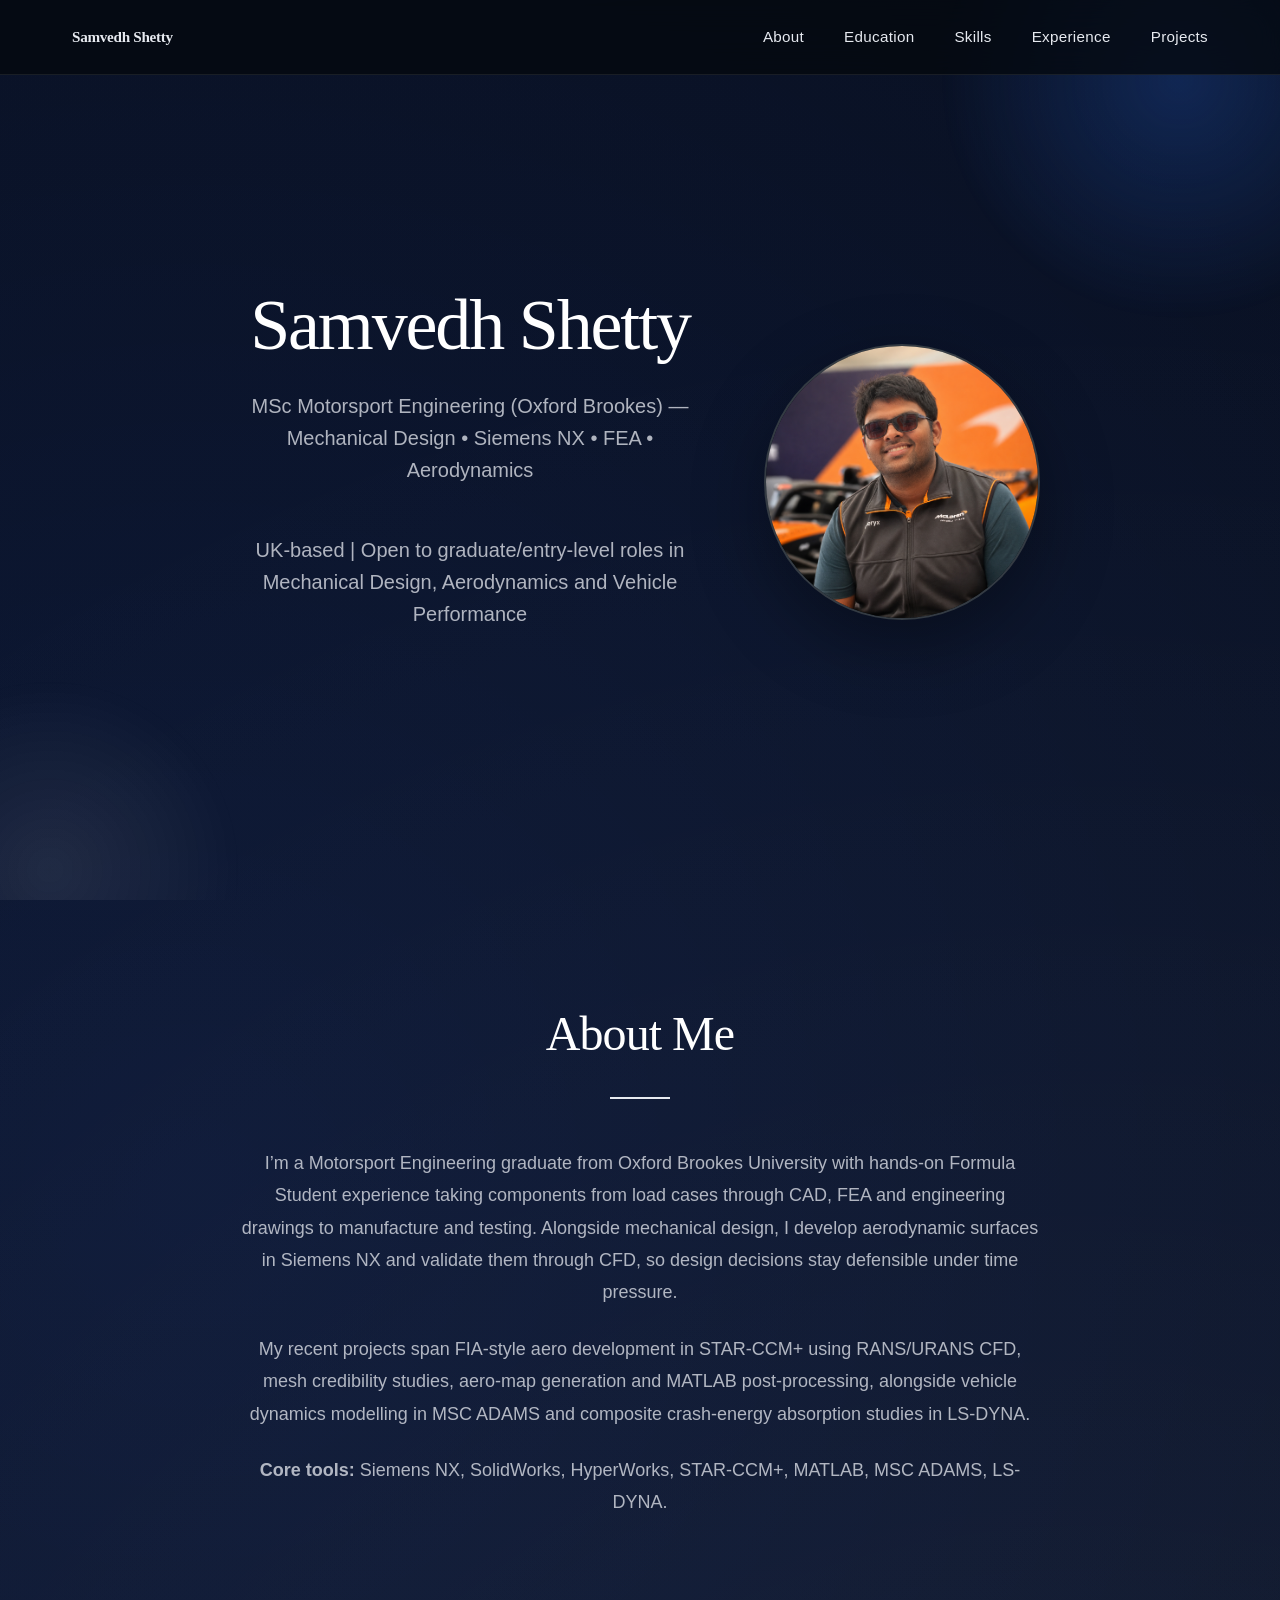
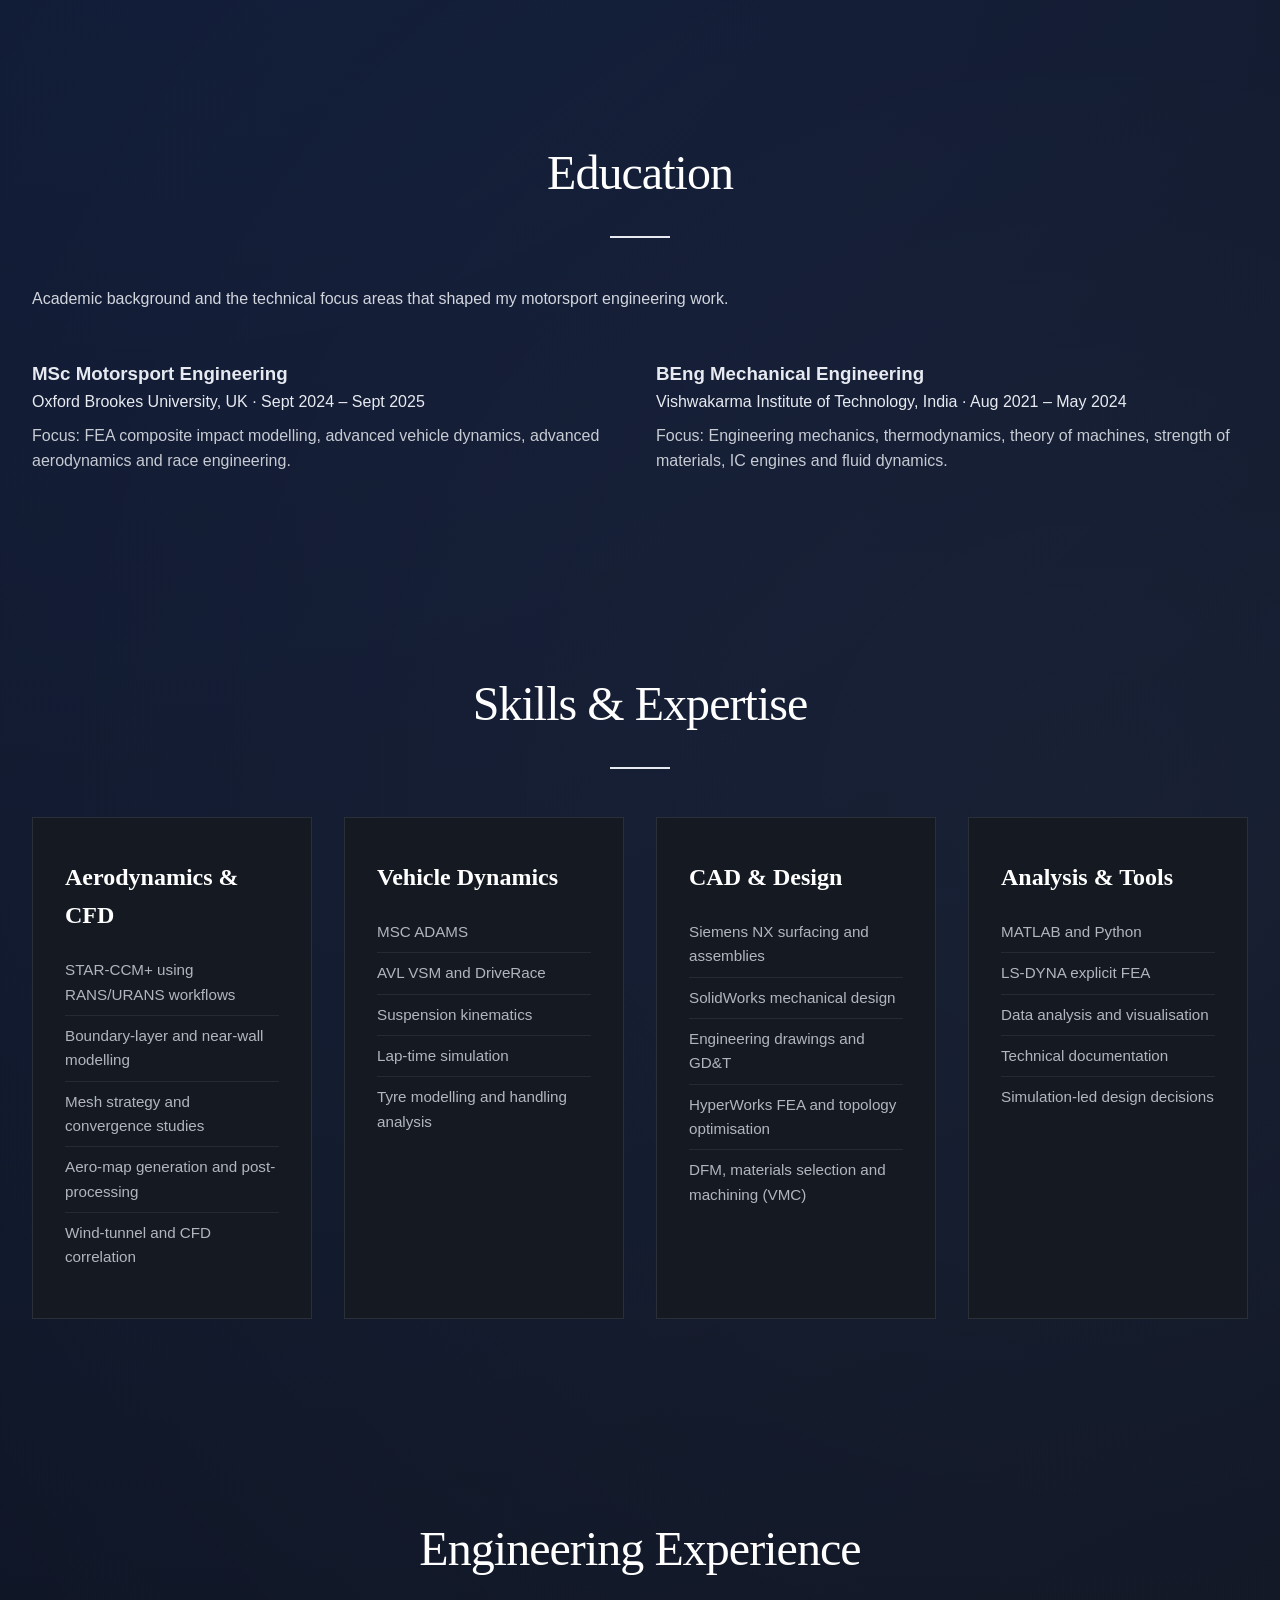
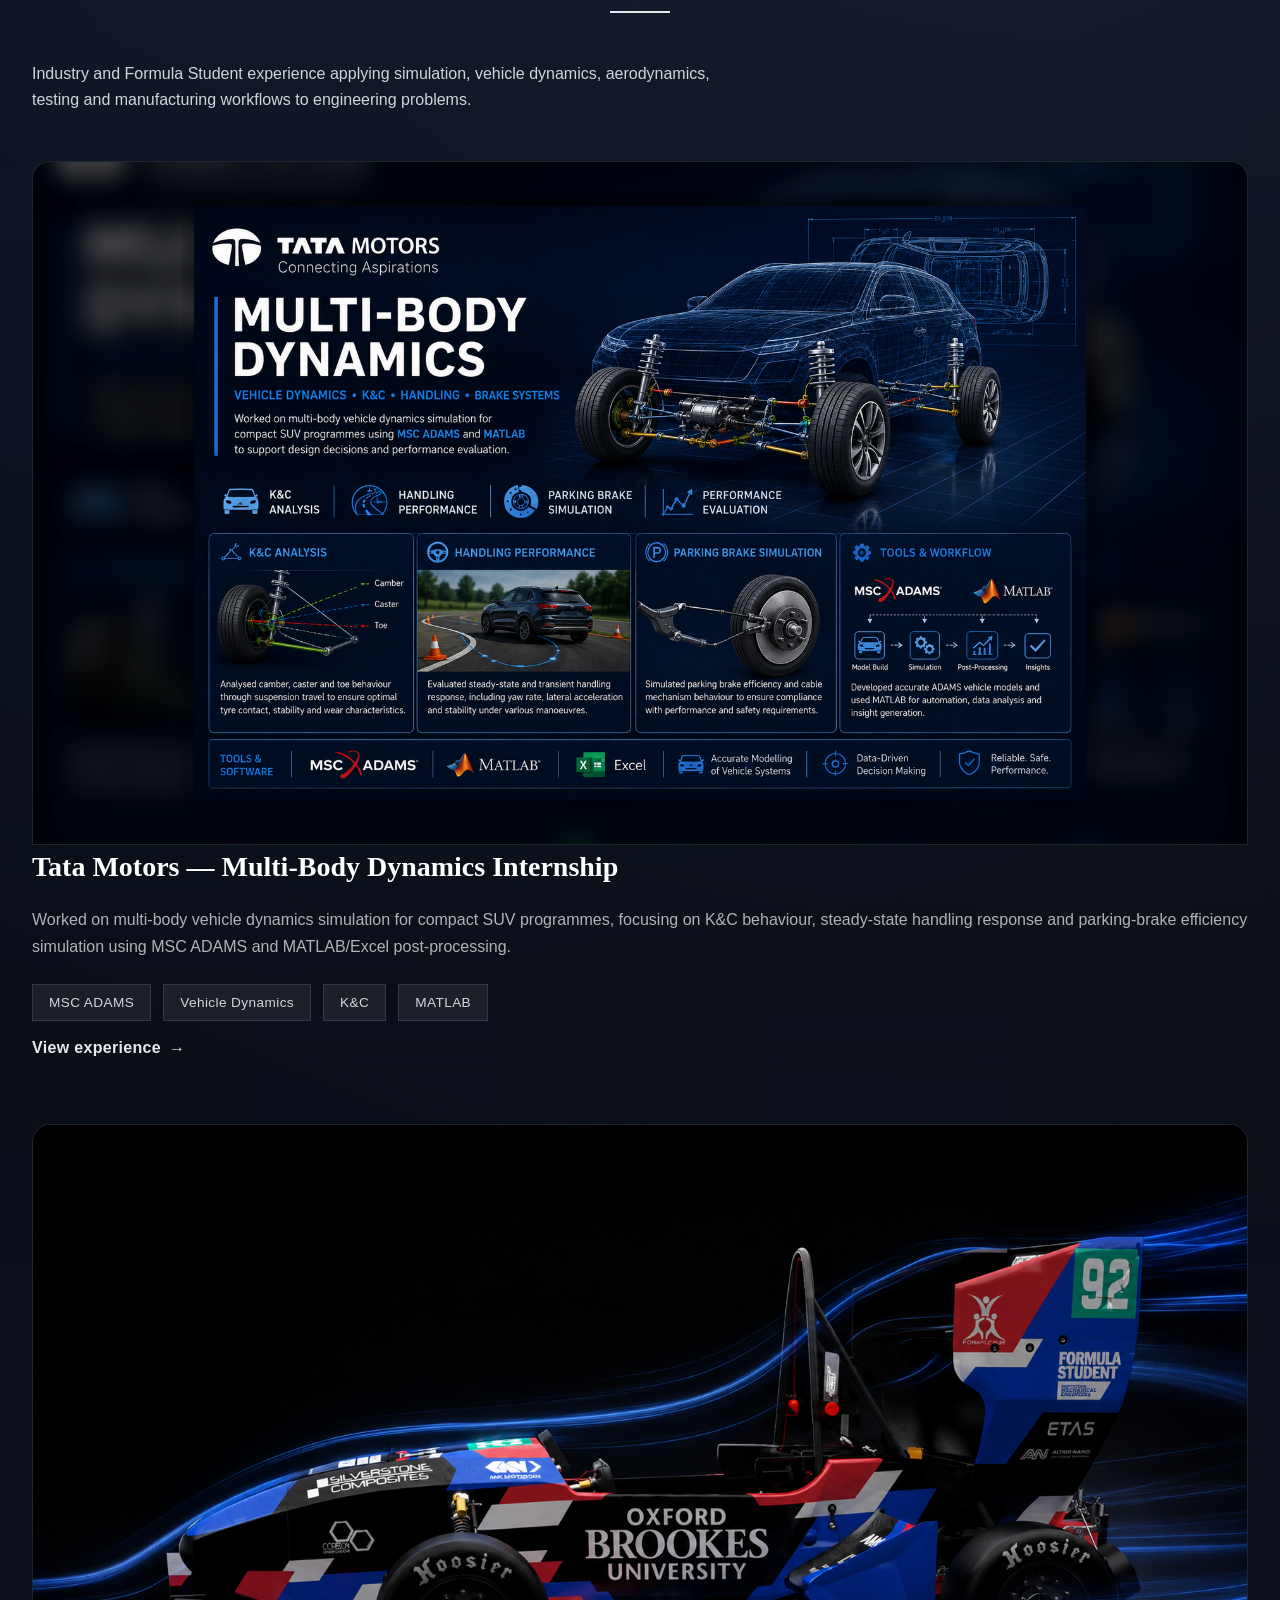
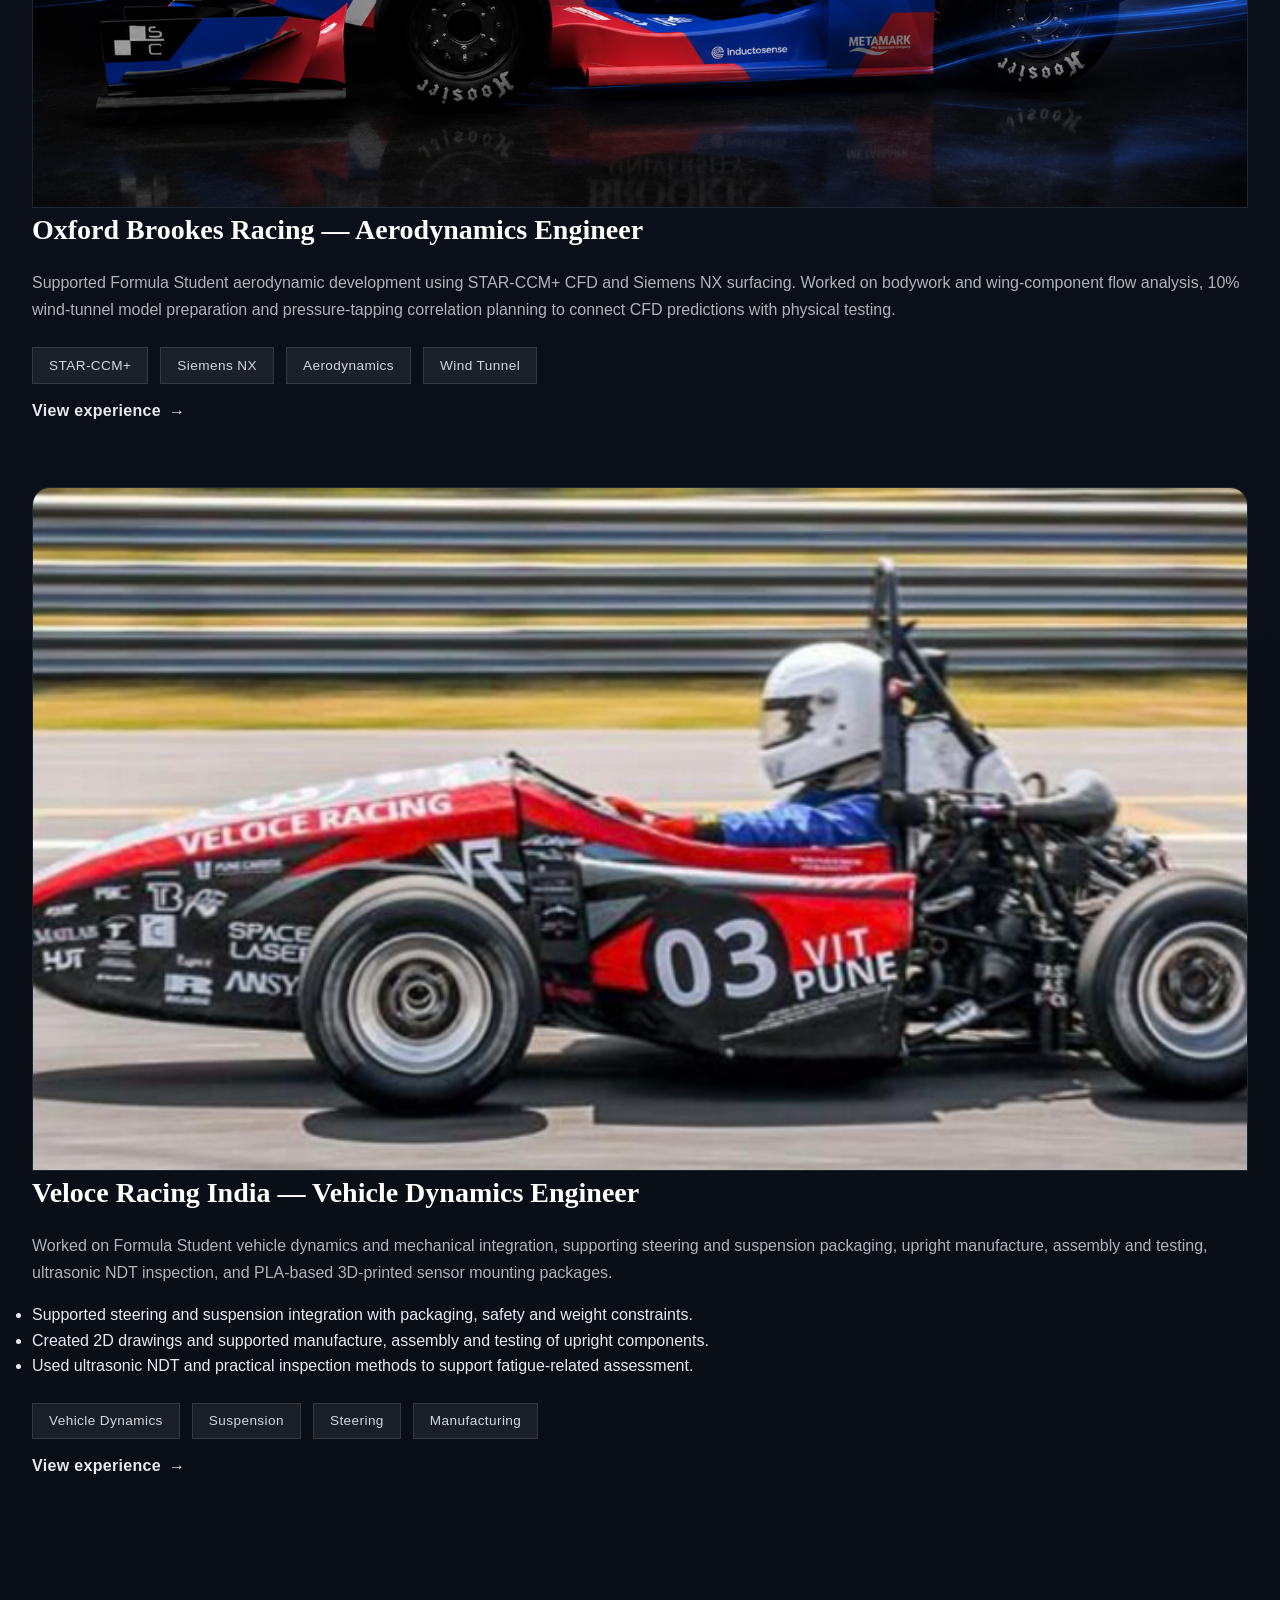
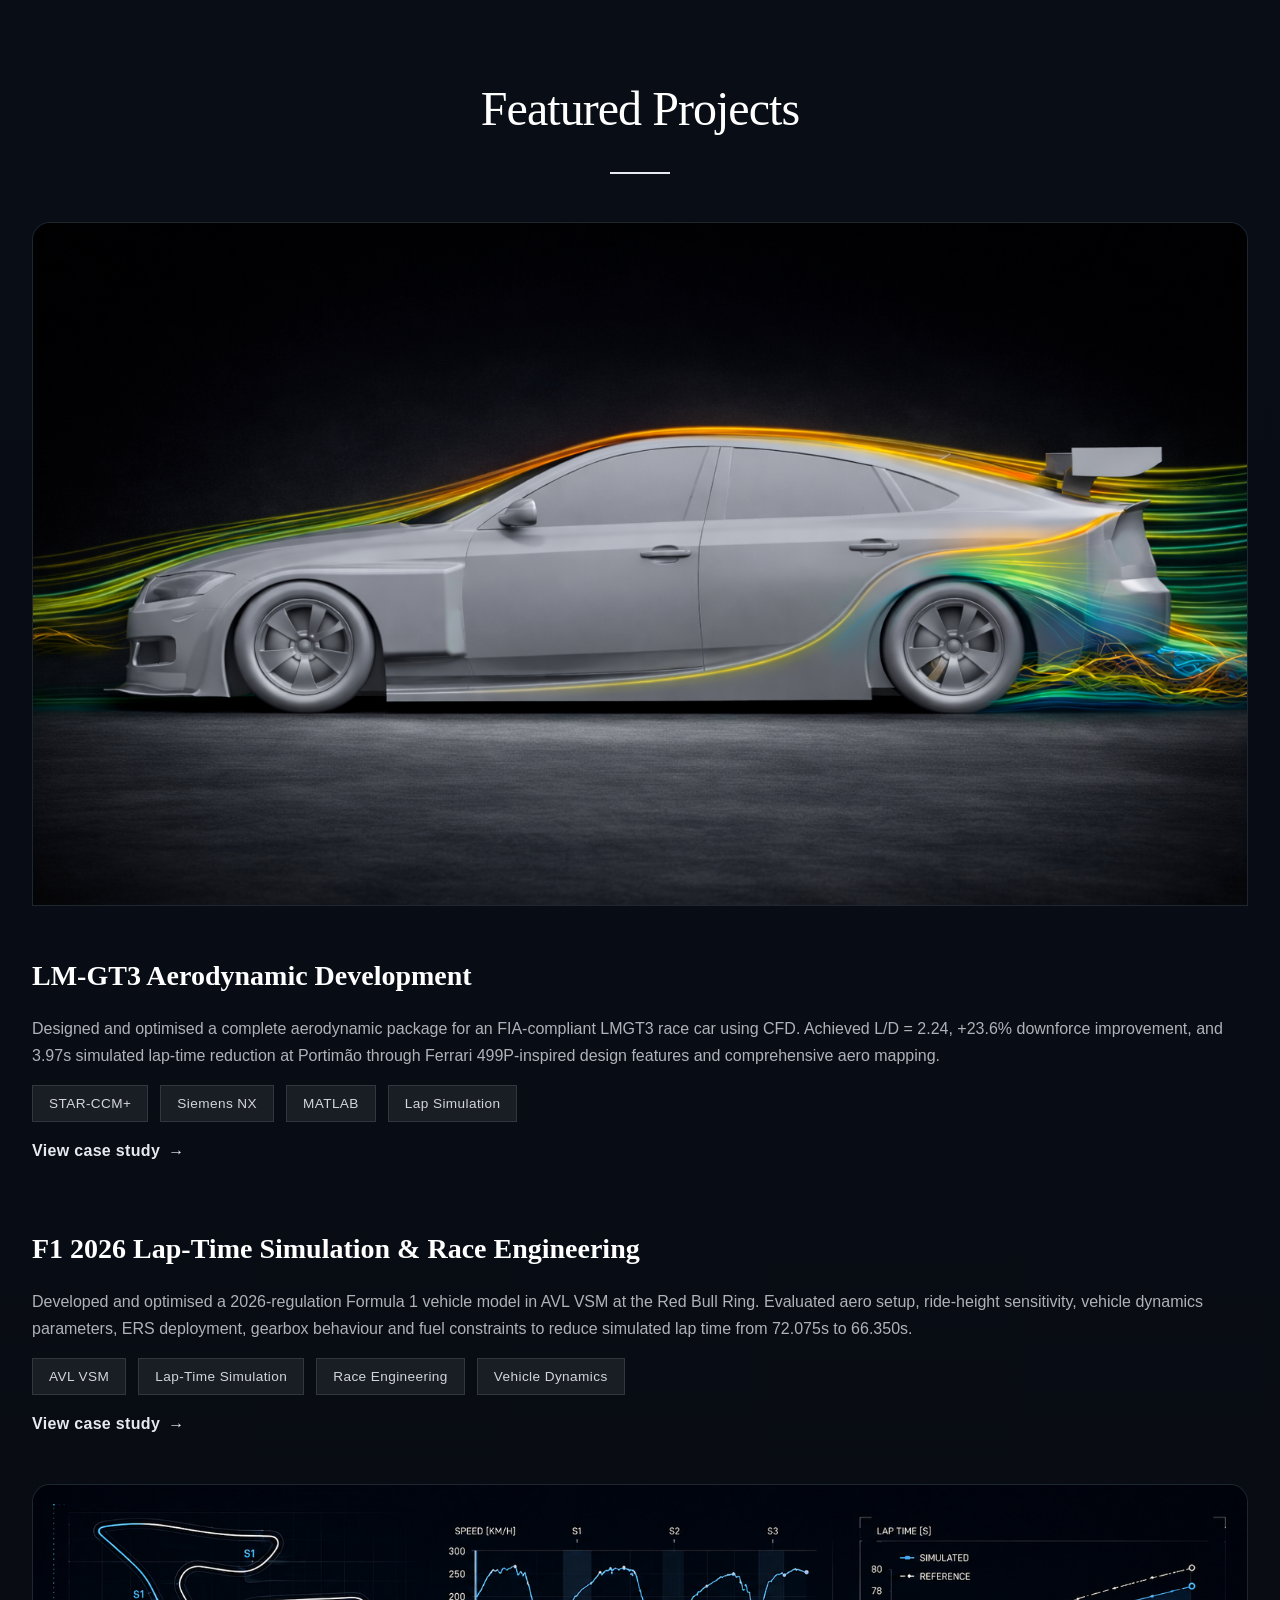
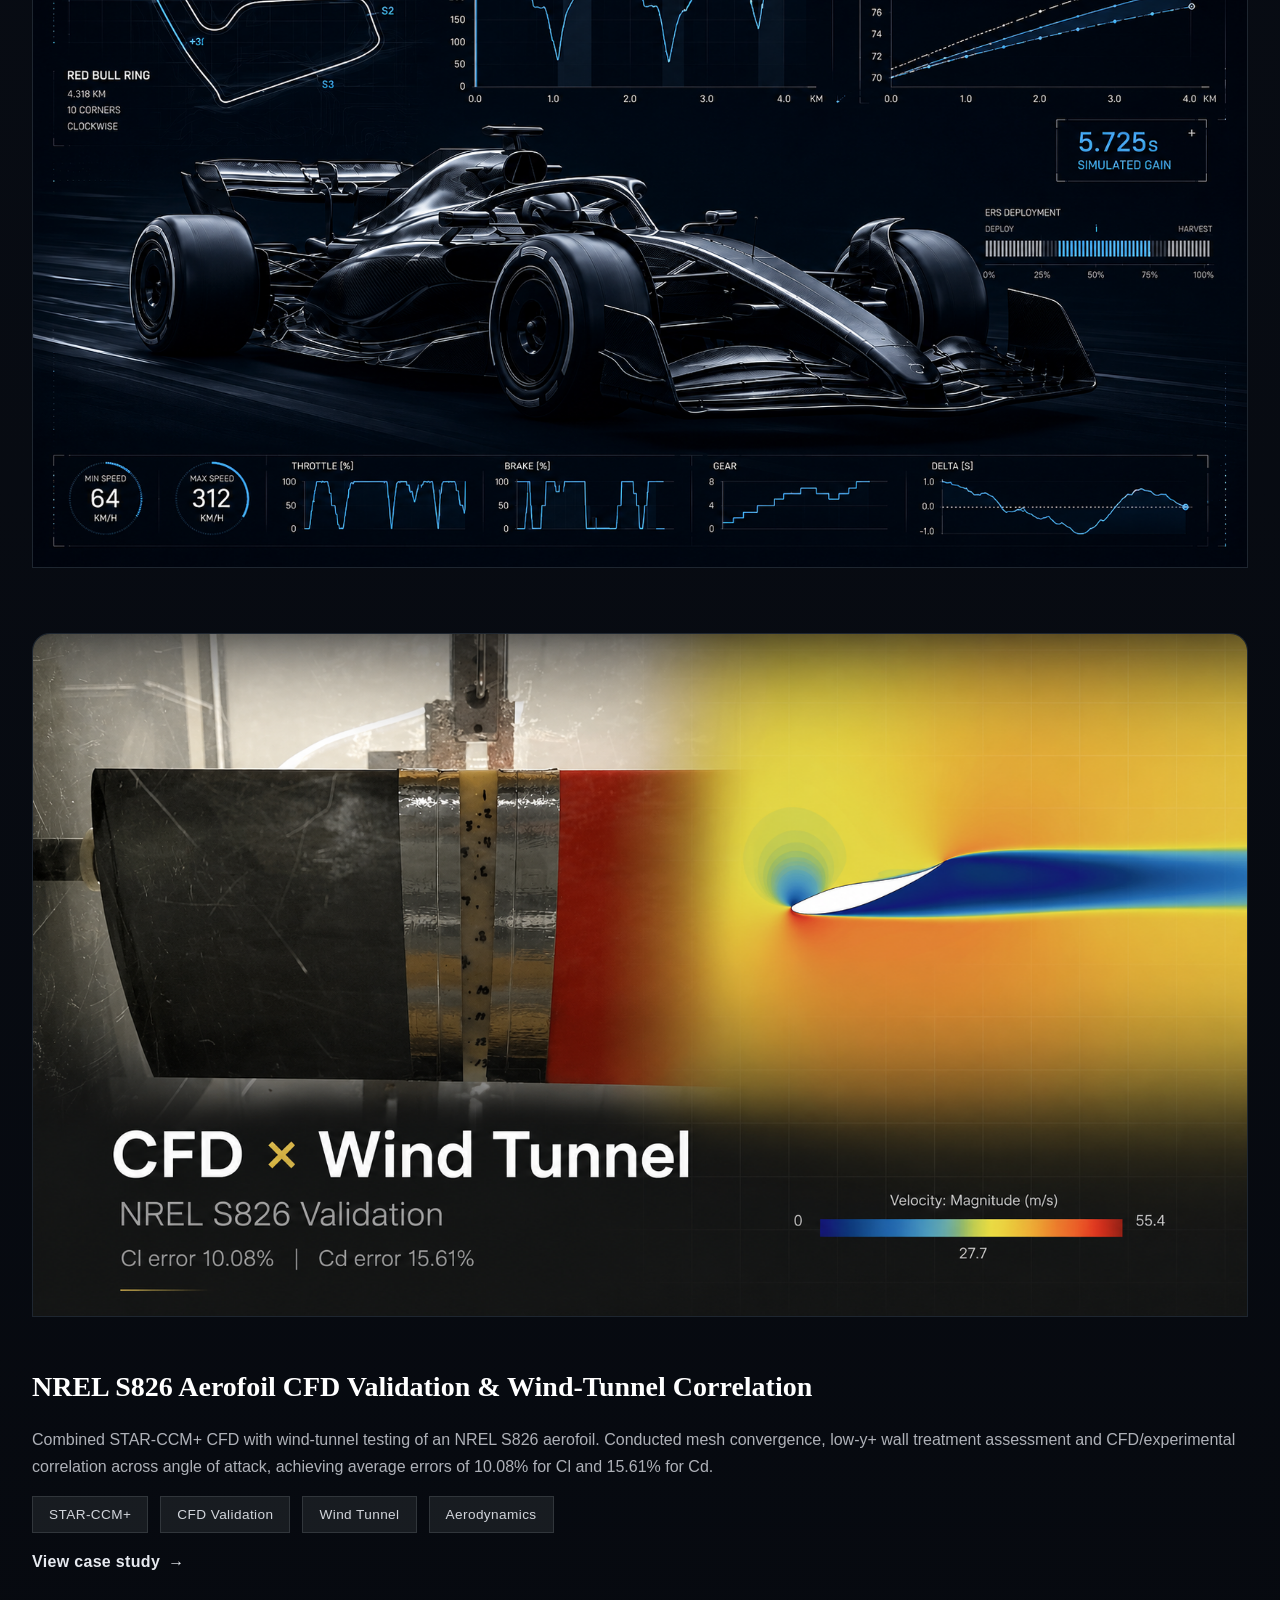
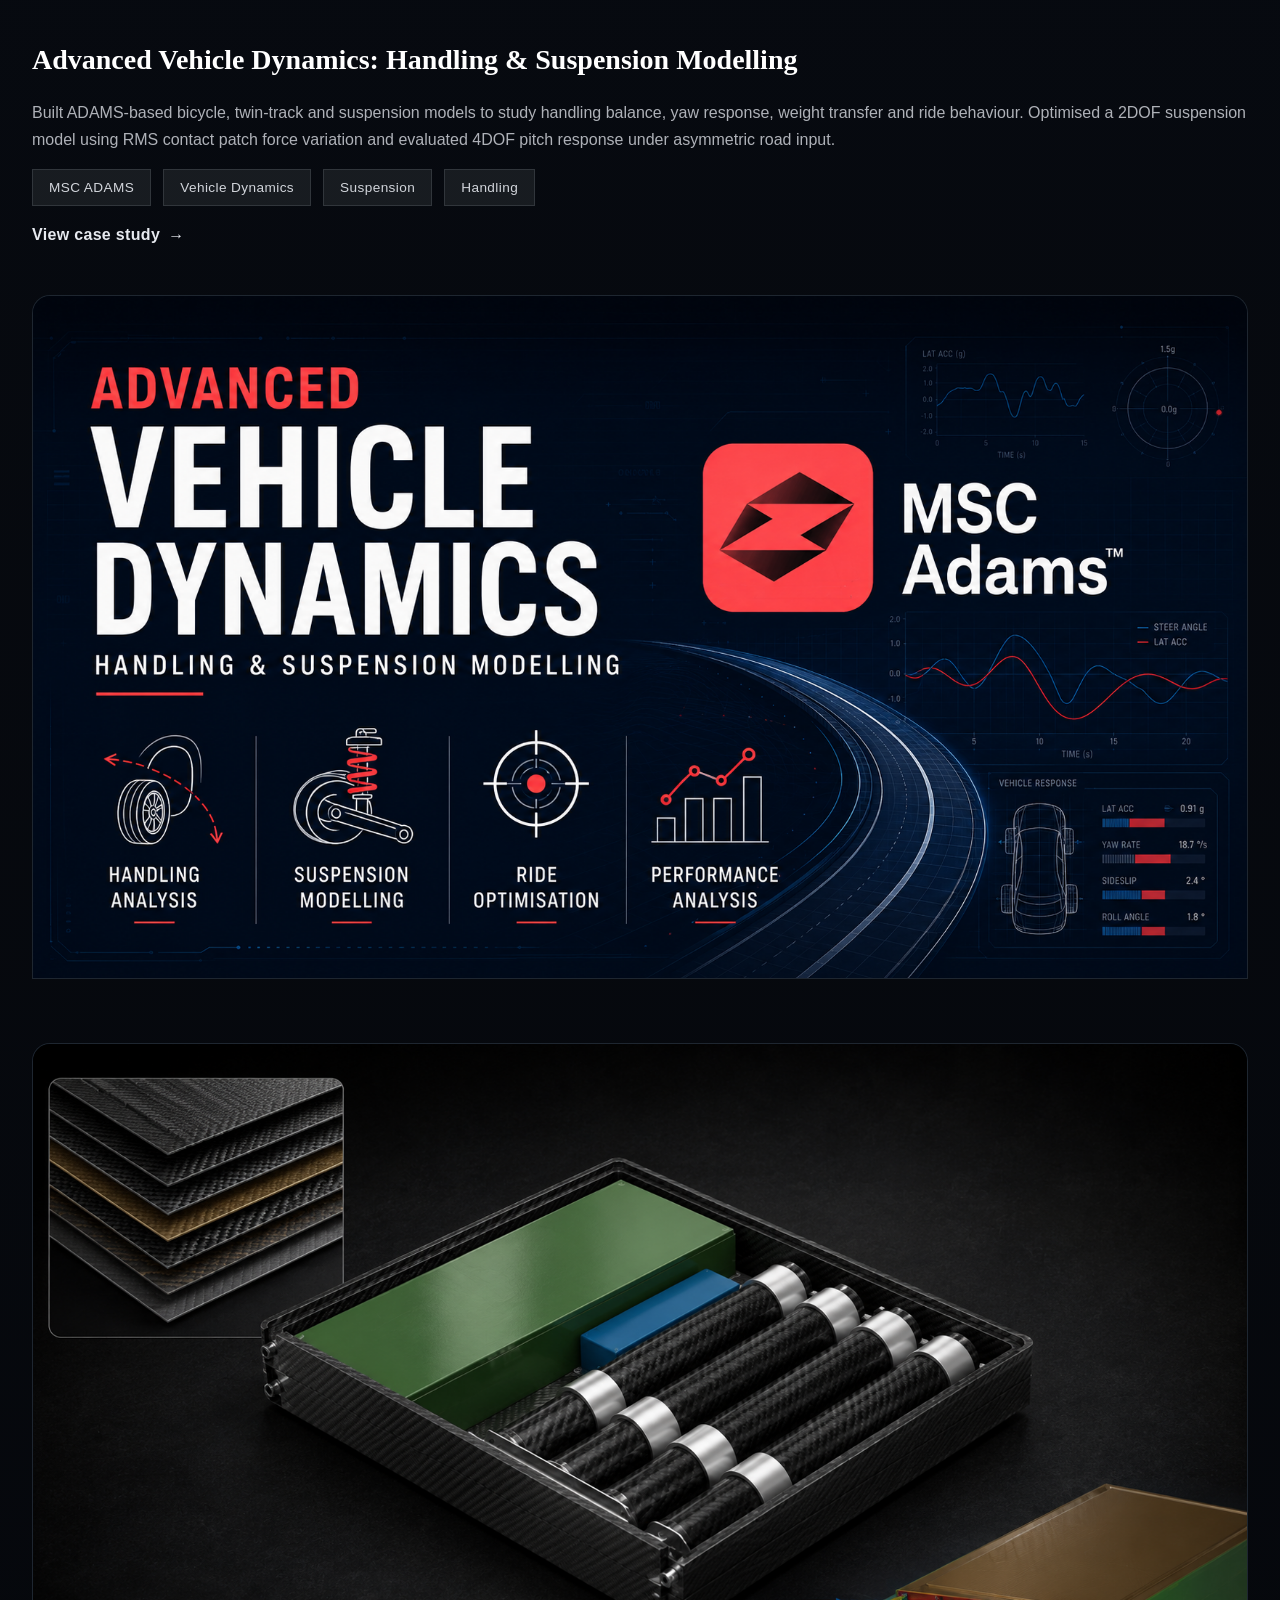
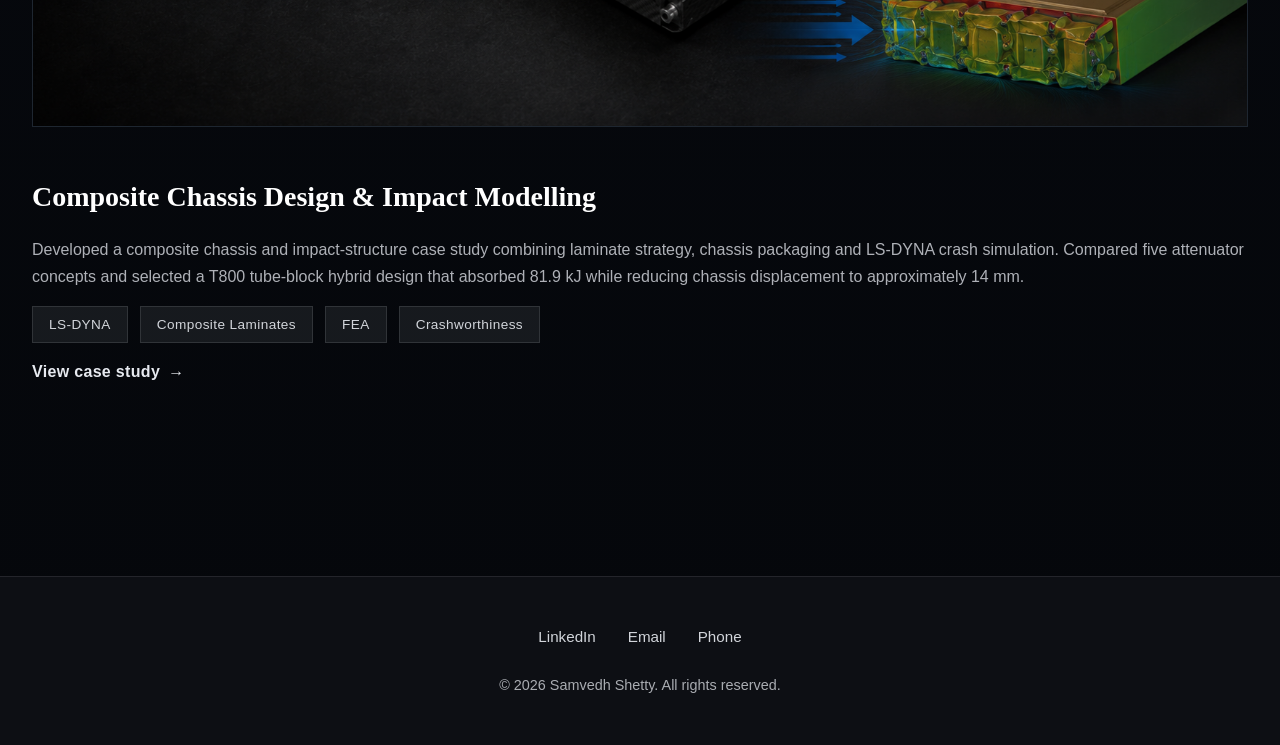
==== commit 770a02a4: "Refactor CAD & Design skills list in index.html" ====
--- a/index.html
+++ b/index.html
@@ -154,13 +154,13 @@
 
         <div class="skill-category">
           <h3>CAD &amp; Design</h3>
-          <ul>
-            <li>Siemens NX surfacing</li>
-            <li>SolidWorks</li>
-            <li>CATIA V5 / 3DEXPERIENCE</li>
-            <li>CFD-ready surface preparation</li>
-            <li>GD&amp;T and engineering drawings</li>
-          </ul>
+         <ul>
+  <li>Siemens NX surfacing and assemblies</li>
+  <li>SolidWorks mechanical design</li>
+  <li>Engineering drawings and GD&amp;T</li>
+  <li>HyperWorks FEA and topology optimisation</li>
+  <li>DFM, materials selection and machining (VMC)</li>
+</ul>
         </div>
 
         <div class="skill-category">
